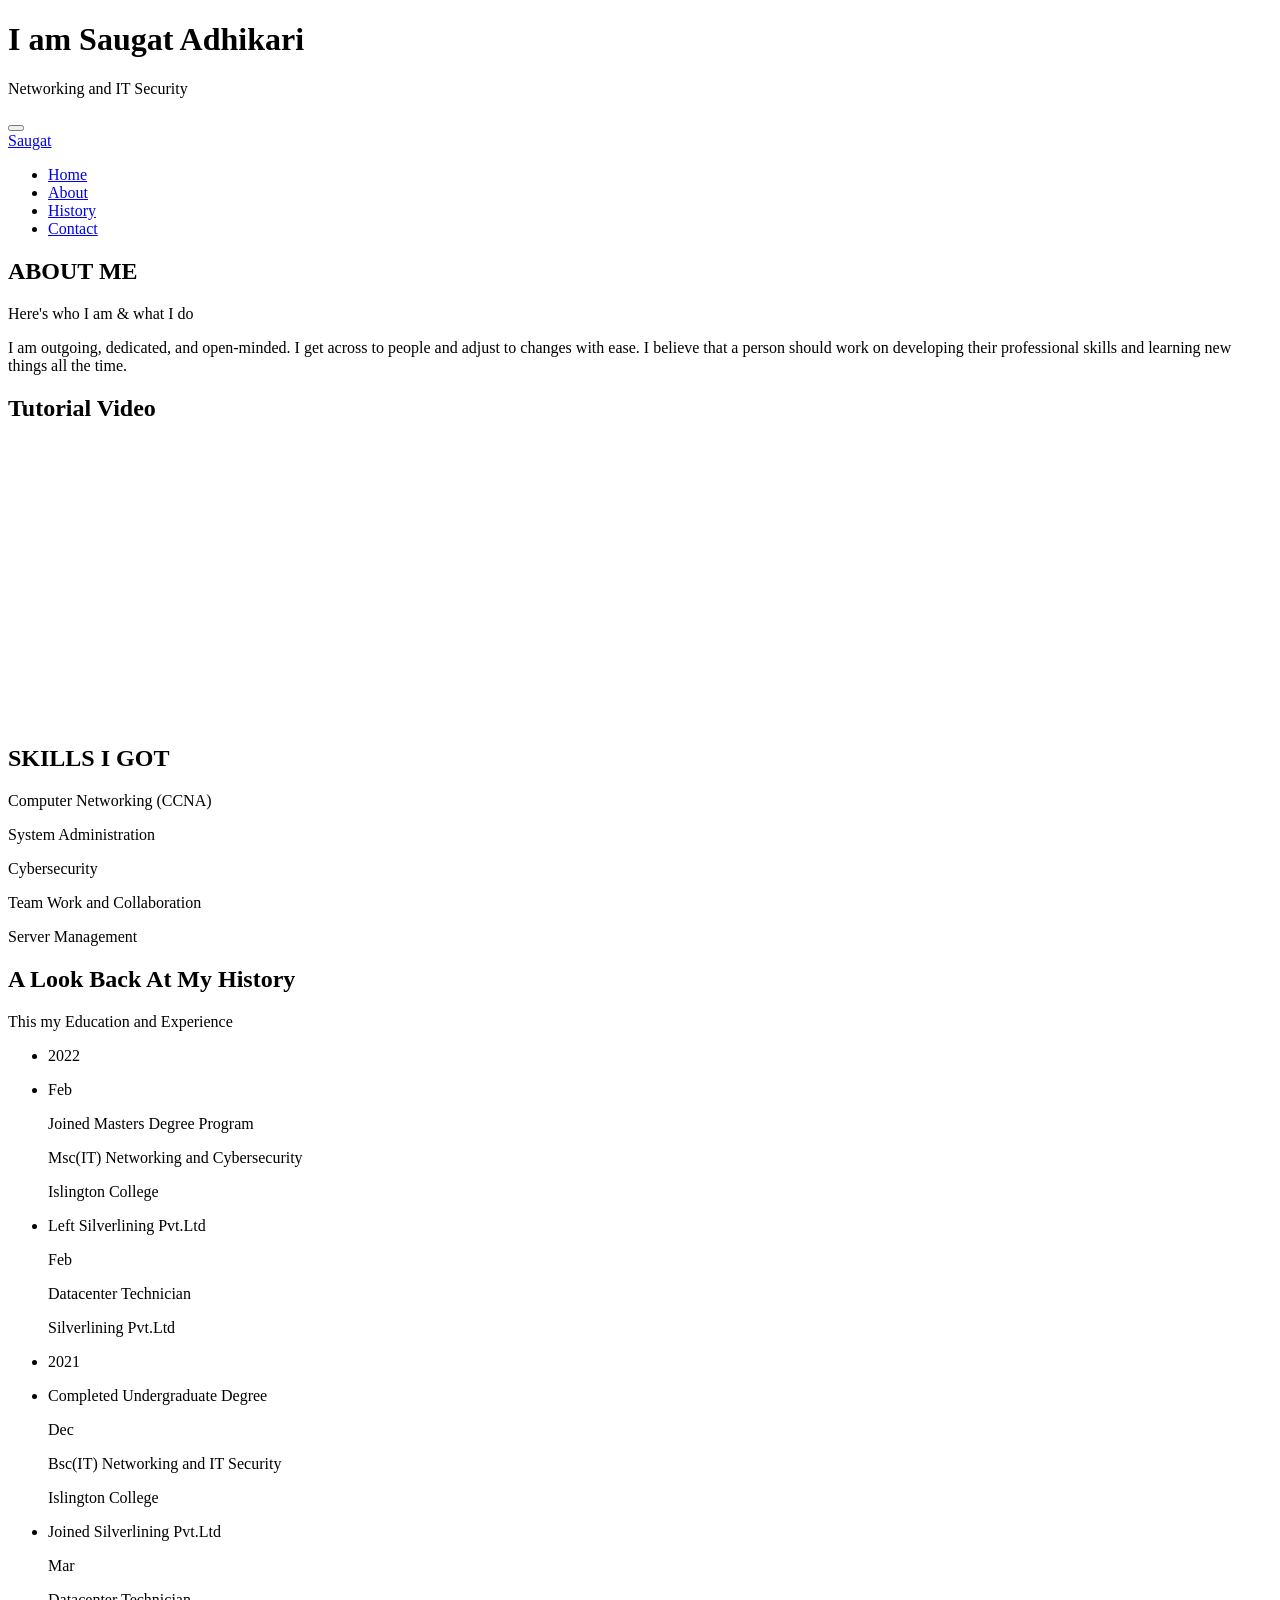
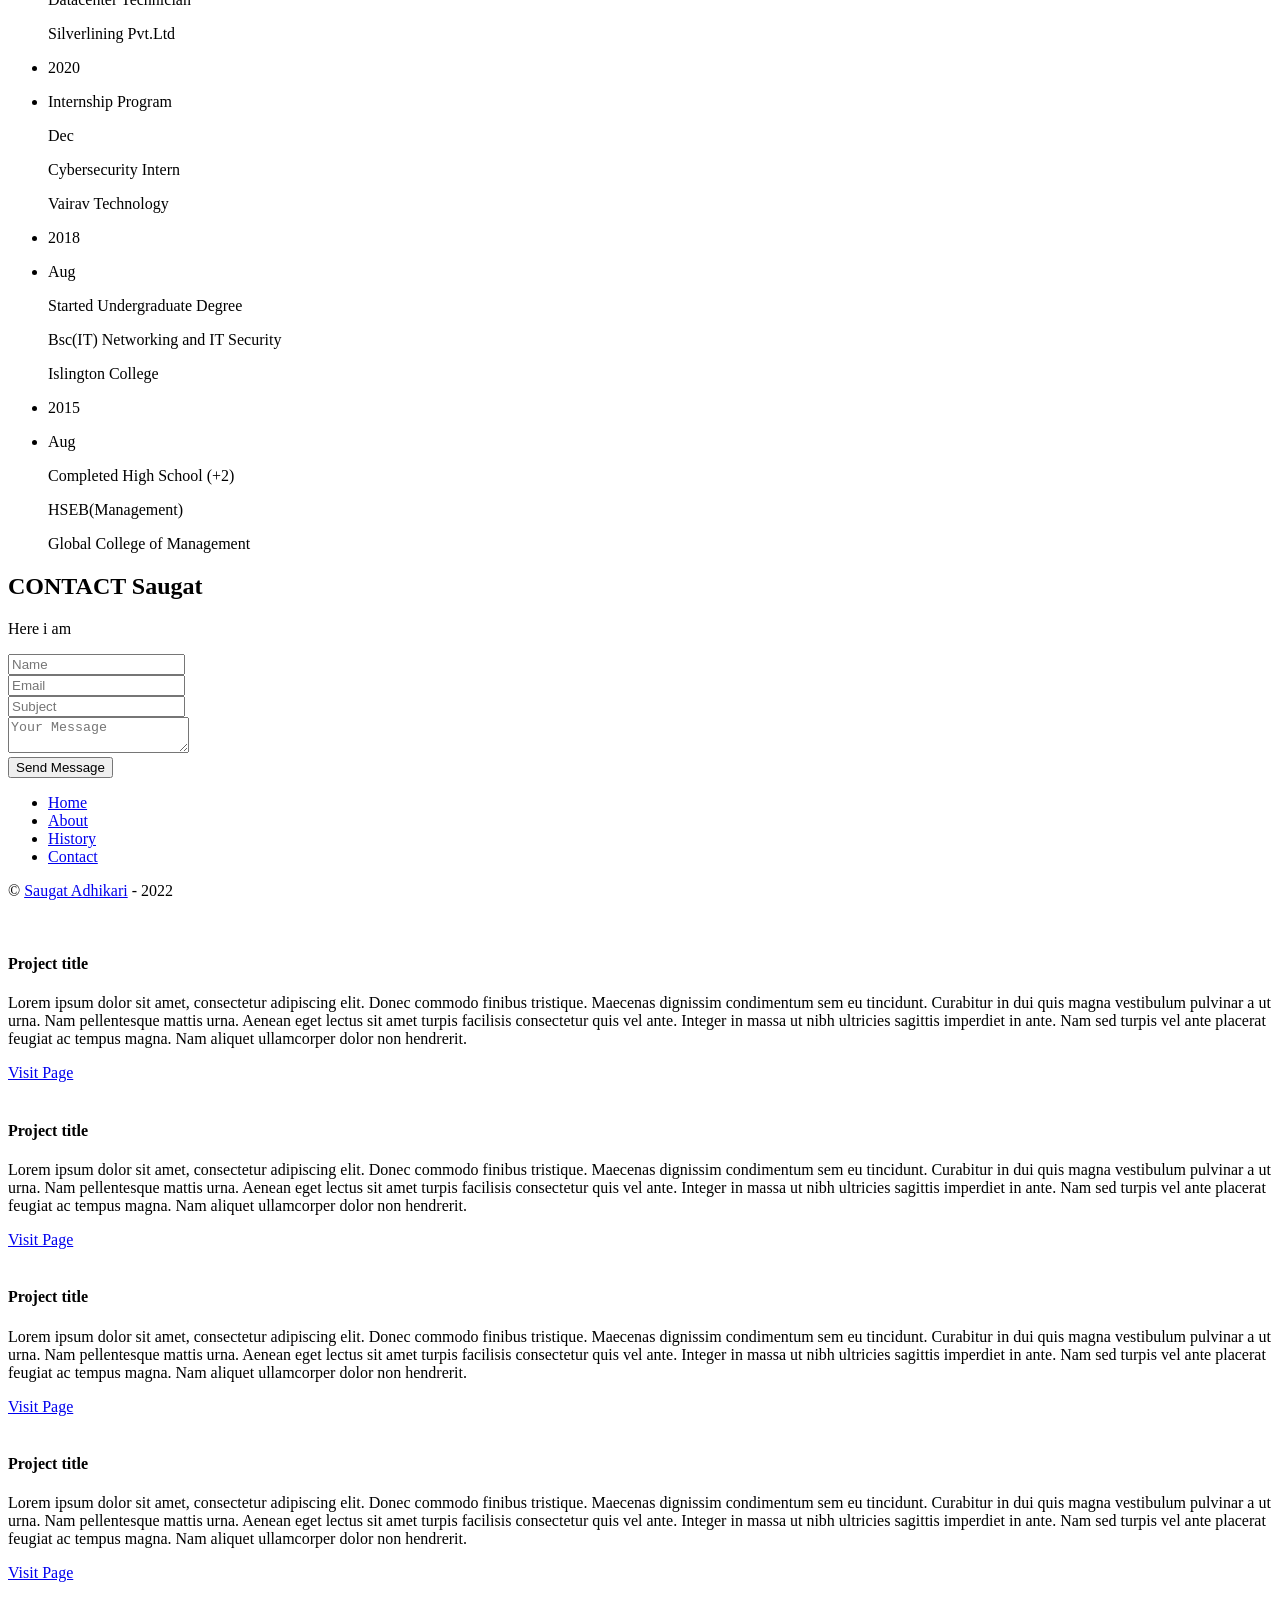
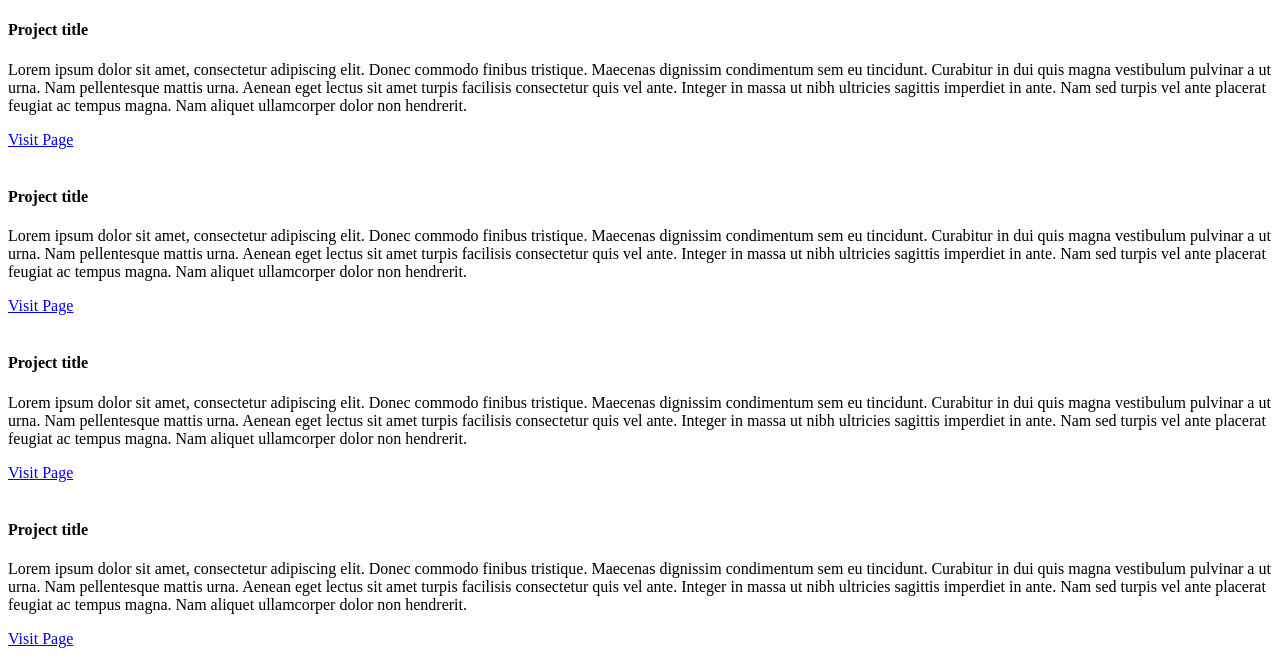
==== index.html @ efa54f41 "Add files via upload" ====
<!DOCTYPE html>
<html lang="en">
<head>

    <!-- Basic Page Needs
    ================================================== -->
    <meta http-equiv="Content-Type" content="text/html; charset=utf-8">
    <meta http-equiv="X-UA-Compatible" content="IE=edge">

    <title>EPortfolio</title>

    <meta name="description" content="">
    <meta name="author" content="Saugat Adhikari">
    <meta name="keywords" content="portfolio">

    <!-- Mobile Specific Metas
    ================================================== -->
    <meta name="viewport" content="width=device-width, minimum-scale=1.0">
    <meta name="apple-mobile-web-app-capable" content="yes">

    <!-- Fonts -->
    <link href="https://fonts.googleapis.com/css?family=Open+Sans:300,400,600,700|Varela" rel="stylesheet">

    <!-- Favicon
    ================================================== -->
    <link rel="apple-touch-icon" sizes="144x144" href="assets/img/apple-touch-icon.png">
    <link rel="icon" type="image/png" sizes="32x32" href="assets/img/favicon-32x32.png">
    <link rel="icon" type="image/png" sizes="16x16" href="assets/img/favicon-16x16.png">
    <link rel="icon" sizes="16x16" href="assets/img/favicon.ico">
    <link rel="manifest" href="assets/img/manifest.json">
    <link rel="mask-icon" href="assets/img/safari-pinned-tab.svg" color="#5bbad5">
    <meta name="theme-color" content="#ffffff">

    <!-- Stylesheets
    ================================================== -->
    <!-- Bootstrap core CSS -->
    <link rel="stylesheet" href="assets/css/bootstrap.min.css" />

    <!-- Font Awesome core CSS -->
    <link rel="stylesheet" href="assets/css/font-awesome.min.css" />
    
    <!-- Custom CSS -->
    <link rel="stylesheet" href="assets/css/style.css">

    <!-- HTML5 shim and Respond.js IE8 support of HTML5 elements and media queries -->
    <!--[if lt IE 9]>
    <script src="https://oss.maxcdn.com/libs/html5shiv/3.7.0/html5shiv.js"></script>
    <script src="https://oss.maxcdn.com/libs/respond.js/1.4.2/respond.min.js"></script>
    <![endif]-->

</head>
<body>

    <!-- Hero Section, Background Image change in css -->
    <div id="top" class="hero background-overlay">
    
        <!-- Name & Description -->
        <div class="hero-content">
            <h1>I am Saugat Adhikari</h1>
            <p class="hero-job"><span>Networking and IT Security</span></p>
     

        </div><!-- /.hero-content -->

        <div class="hero-arrow page-scroll home-arrow-down">
            <a class="" href="#intro"><i class="fa fa-angle-double-down" aria-hidden="true"></i></a>
        </div><!-- /.hero-arrow -->

    </div><!-- /.hero -->
    <!-- End Hero -->

    <!-- Header -->
    <header id="masthead" class="site-header">
        <nav id="primary-navigation" class="site-navigation" data-spy="affix">
            <div class="container">
                <div class="navbar-header page-scroll">

                    <button type="button" class="navbar-toggle collapsed" data-toggle="collapse" data-target="#portfolio-perfect-collapse" aria-expanded="false" >
                        <span class="icon-bar"></span>
                        <span class="icon-bar"></span>
                        <span class="icon-bar"></span>
                    </button>
                    
                    <!-- Name -->
                    <div class="page-scroll site-logo">
                        <a href="#top">Saugat</a>
                    </div>

                </div><!-- /.navbar-header -->

                <div class="main-menu collapse navbar-collapse" id="portfolio-perfect-collapse">

                    <!-- Navigation -->
                    <ul class="nav navbar-nav navbar-right">

                        <li class="page-scroll"><a href="#top">Home</a></li>
                        
                        <li class="page-scroll"><a href="#about">About</a></li>
                        
                        <li class="page-scroll"><a href="#history">History</a></li>
                     
                        <li class="page-scroll"><a href="#contact">Contact</a></li>
                        
                    </ul><!-- /.navbar-nav -->

                </div><!-- /.navbar-collapse -->
            </div>
        </nav><!-- /.primary-navigation -->
    </header><!-- /#header -->
    <!-- End Header -->

    <!-- Main content -->
    <main id="main" class="site-main">

        

       

        <!-- About section -->
        <section class="site-section section-about text-center" id="about">
            <div class="container">
                <h2>ABOUT ME</h2>
                <p class="section-subtitle"><span>Here's who I am & what I do</span></p>
                <div class="row">
                    <div class="col-sm-9 col-xs-6">
                            <p>I am outgoing, dedicated, and open-minded. I get across to people and adjust to changes with ease. I believe that a person should work on developing their professional skills and learning new things all the time.</p>
                        </div><!-- /.feature-about -->
                    </div>                    
                    
                </div>
            </div>
        </section><!-- /.section-about -->
        <!-- End About section -->

        <!-- Skills section -->
        <section class="site-section section-skills">
            <div class="container">
                <div class="row">
                    <div class="col-sm-6">
                        <h2>Tutorial Video</h2>
                        <iframe src="https://www.youtube.com/watch?v=xdSszXtN89E" width="90%" height="280" frameborder="0" webkitallowfullscreen mozallowfullscreen allowfullscreen></iframe>
                    </div>
                    <div class="col-sm-6">
                        <h2>SKILLS I GOT</h2>
                        <div class="progress-group">
                            <p>Computer Networking (CCNA)</p>
                            <div class="progress">
                                <div class="progress-bar" role="progressbar" data-transitiongoal="100">
                                </div>
                            </div><!-- /.progress -->
                        </div><!-- /.progress-group -->

                        <div class="progress-group">
                            <p>System Administration</p>
                            <div class="progress">
                                <div class="progress-bar" role="progressbar" data-transitiongoal="90">
                                </div>
                            </div><!-- /.progress -->
                        </div><!-- /.progress-group -->

                        <div class="progress-group">
                            <p>Cybersecurity</p>
                            <div class="progress">
                                <div class="progress-bar" role="progressbar" data-transitiongoal="90">
                                </div>
                            </div><!-- /.progress -->
                        </div><!-- /.progress-group -->

                        <div class="progress-group">
                            <p>Team Work and Collaboration</p>
                            <div class="progress">
                                <div class="progress-bar" role="progressbar" data-transitiongoal="100">
                                </div>
                            </div><!-- /.progress -->
                        </div><!-- /.progress-group -->

                        <div class="progress-group">
                            <p>Server Management</p>
                            <div class="progress">
                                <div class="progress-bar" role="progressbar" data-transitiongoal="90">
                                </div>
                            </div><!-- /.progress -->
                        </div><!-- /.progress-group -->
                    </div>
                </div>
            </div>
        </section><!-- /.section-skills -->
        <!-- End Skills section -->

        
        <!-- History section --> 
        <section class="section-history" id="history">
            <div class="container">          
                <div class="text-center section-diff-title">     
                    <h2>A Look Back At My History</h2>
                    <p>This my Education and Experience</p>
                </div> 
                <!-- Timeline --> 
                <ul class="timeline">
                    <!-- Timeline badge --> 
                    <li class="timeline-start">
                        <div class="rectangle"><span>2022</span></div>
                    </li><!-- /.timeline-start -->

                    <!-- Timeline job & description  --> 
                    <li>
                        <div class="rectangle timeline-rectangle"></div>
                        <div class="timeline-panel">
                            <div class="timeline-heading">
                                <div class="timeline-date">
                                    <p>Feb</p>
                                </div><!-- /.timeline-date -->
                                <div class="timeline-position">
                                    <p>Joined Masters Degree Program </p>
                                </div><!-- /.timeline-position -->
                            </div><!-- /.timeline-heading -->
                            <div class="timeline-body">
                                <div class="timeline-body-thumb">
                                </div><!-- /.timeline-body-thumb -->
                                <p>Msc(IT) Networking and Cybersecurity</p>
                                <p>Islington College</p>
                                
                            </div><!-- /.timeline-body -->
                        </div><!-- /.timeline-panel -->
                    </li>

                    


					<!-- Timeline job & description, inverted  --> 
                    <li class="timeline-inverted">
                        <div class="rectangle timeline-rectangle"></div>
                        <div class="timeline-panel">
                            <div class="timeline-heading">
                               <div class="timeline-position">
                                    <p>Left Silverlining Pvt.Ltd </p>
                                </div><!-- /.timeline-position -->
                                <div class="timeline-date">
                                    <p>Feb</p>
                                </div><!-- /.timeline-date -->
                            </div><!-- /.timeline-heading -->
                            <div class="timeline-body">
                                <div class="timeline-body-thumb">
                                   
                                </div><!-- /.timeline-body-thumb -->
                                <p>Datacenter Technician</p>
                                <p>Silverlining Pvt.Ltd</p>
                                
                            </div><!-- /.timeline-body -->
                        </div><!-- /.timeline-panel -->
                    </li><!-- /.timeline-inverted -->

                    <!-- Timeline badge --> 
                    <li class="timeline-start">
                        <div class="rectangle"><span>2021</span></div>
                    </li><!-- /.timeline-start -->



                    <!-- Timeline job & description, inverted  --> 
                    <li>
                        <div class="rectangle timeline-rectangle"></div>
                        <div class="timeline-panel">
                            <div class="timeline-heading">
                               <div class="timeline-position">
                                    <p>Completed Undergraduate Degree </p>
                                </div><!-- /.timeline-position -->
                                <div class="timeline-date">
                                    <p>Dec</p>
                                </div><!-- /.timeline-date -->
                            </div><!-- /.timeline-heading -->
                            <div class="timeline-body">
                                <div class="timeline-body-thumb">
                                   
                                </div><!-- /.timeline-body-thumb -->
                                <p>Bsc(IT) Networking and IT Security</p>
                                <p>Islington College</p>
                                
                            </div><!-- /.timeline-body -->
                        </div><!-- /.timeline-panel -->
                    </li><!-- /.timeline-inverted -->

                    
                    <!-- Timeline job & description, inverted  --> 
                    <li class="timeline-inverted">
                        <div class="rectangle timeline-rectangle"></div>
                        <div class="timeline-panel">
                            <div class="timeline-heading">
                               <div class="timeline-position">
                                    <p>Joined Silverlining Pvt.Ltd </p>
                                </div><!-- /.timeline-position -->
                                <div class="timeline-date">
                                    <p>Mar</p>
                                </div><!-- /.timeline-date -->
                            </div><!-- /.timeline-heading -->
                            <div class="timeline-body">
                                <div class="timeline-body-thumb">
                                   
                                </div><!-- /.timeline-body-thumb -->
                                <p>Datacenter Technician</p>
                                <p>Silverlining Pvt.Ltd</p>
                                
                            </div><!-- /.timeline-body -->
                        </div><!-- /.timeline-panel -->
                    </li><!-- /.timeline-inverted -->

					
					<!-- Timeline badge --> 
                    <li class="timeline-start">
                        <div class="rectangle"><span>2020</span></div>
                    </li><!-- /.timeline-start -->
                    

                    <!-- Timeline job & description, inverted  --> 
                    <li class="timeline-inverted">
                        <div class="rectangle timeline-rectangle"></div>
                        <div class="timeline-panel">
                            <div class="timeline-heading">
                               <div class="timeline-position">
                                    <p>Internship Program </p>
                                </div><!-- /.timeline-position -->
                                <div class="timeline-date">
                                    <p>Dec</p>
                                </div><!-- /.timeline-date -->
                            </div><!-- /.timeline-heading -->
                            <div class="timeline-body">
                                <div class="timeline-body-thumb">
                                   
                                </div><!-- /.timeline-body-thumb -->
                                <p>Cybersecurity Intern</p>
                                <p>Vairav Technology</p>
                                
                            </div><!-- /.timeline-body -->
                        </div><!-- /.timeline-panel -->
                    </li><!-- /.timeline-inverted -->




                    <!-- Timeline badge --> 
                    <li class="timeline-start">
                        <div class="rectangle"><span>2018</span></div>
                    </li><!-- /.timeline-start -->

                    <!-- Timeline job & description  --> 
                    <li>
                        <div class="rectangle timeline-rectangle"></div>
                        <div class="timeline-panel">
                            <div class="timeline-heading">
                                <div class="timeline-date">
                                    <p>Aug</p>
                                </div><!-- /.timeline-date -->
                                <div class="timeline-position">
                                    <p>Started Undergraduate Degree</p>
                                </div><!-- /.timeline-position -->
                            </div><!-- /.timeline-heading -->
                            <div class="timeline-body">
                                <div class="timeline-body-thumb">
                                    
                                </div><!-- /.timeline-body-thumb -->
                                <p>Bsc(IT) Networking and IT Security</p>
                                <p>Islington College</p>
                            </div><!-- /.timeline-body -->
                        </div><!-- /.timeline-panel -->
                    </li>
 					

 					<!-- Timeline badge --> 
                    <li class="timeline-start">
                        <div class="rectangle"><span>2015</span></div>
                    </li><!-- /.timeline-start -->

                    <!-- Timeline job & description  --> 
                    <li>
                        <div class="rectangle timeline-rectangle"></div>
                        <div class="timeline-panel">
                            <div class="timeline-heading">
                                <div class="timeline-date">
                                    <p>Aug</p>
                                </div><!-- /.timeline-date -->
                                <div class="timeline-position">
                                    <p>Completed High School (+2)</p>
                                </div><!-- /.timeline-position -->
                            </div><!-- /.timeline-heading -->
                            <div class="timeline-body">
                                <div class="timeline-body-thumb">
                                    
                                </div><!-- /.timeline-body-thumb -->
                                <p>HSEB(Management)</p>
                                <p>Global College of Management</p>
                            </div><!-- /.timeline-body -->
                        </div><!-- /.timeline-panel -->
                    </li>
                    
                </ul><!-- /.timeline -->
            </div>
        </section><!-- /.section-history -->
        <!-- End History section --> 

     
     
       
        <!-- Contacts section --> 
        <section class="site-section section-contact" id="contact">
            <div class="container">
                <h2>CONTACT Saugat</h2>
                <p class="section-subtitle"><span>Here i am</span></p>
                <div class="row">
                    <form>
                        <div class="col-md-4">
                            <input class="form-control" type="text" placeholder="Name" required>
                        </div>
                        <div class="col-md-4">
                            <input class="form-control" type="email" placeholder="Email" required>
                        </div>
                        <div class="col-md-4">
                            <input class="form-control" type="text" placeholder="Subject" required>
                        </div>
                        <div class="col-sm-12">
                            <textarea class="form-control" placeholder="Your Message"  required></textarea>
                        </div>

                        <div class="col-sm-12">
                            <button class="btn btn-inverted">Send Message</button>
                        </div>  
                    </form>
                </div>
            </div>
        </section><!-- /.section-contact-->
        <!-- End Contacts section --> 
        
        <!-- Social Networks section --> 
        <section class="section-networks blue-bg">
            <div class="container">
                <a href="https://www.facebook.com/saugathaze/" class="rectangle">
                    <i class="fa fa-facebook"></i>
                </a>
                <a href="https://www.linkedin.com/in/saugat-adhikari-57053a18b/" class="rectangle">
                    <i class="fa fa-linkedin"></i>
                </a>
          
                <a href="" class="rectangle">
                    <i class="fa fa-youtube-play"></i>
                </a>
                
            </div>
        </section><!-- /.section-networks-->
        <!-- End Social Networks section --> 

    </main><!-- /#main -->
    <!-- End Main content -->

    <!-- Footer --> 
    <footer id="colophon" class="site-footer">

        <div class="container-fluid">

            <ul class="list-unstyled list-inline">
                <li class="page-scroll"><a href="#top">Home</a></li>
                
                <li class="page-scroll"><a href="#about">About</a></li>
               
                <li class="page-scroll"><a href="#history">History</a></li>
                
                <li class="page-scroll"><a href="#contact">Contact</a></li>
            </ul>

            <div class="page-scroll">
                <a href="#top" class="rectangle">
                    <i class="fa fa-angle-double-up"></i>
                </a>
            </div>

        </div>

        <div class="container text-center">
            <p class="copyright">&copy; <a href="http://pixelperfect.mk/" target="_blank">Saugat Adhikari</a> - 2022</p>
        </div>

    </footer><!-- /#footer -->
    <!-- End Footer --> 

    <!-- Modals -->
    <div id="portfolioItem1" class="modal fade fade-scale" role="dialog">
        <div class="modal-dialog">
            <div class="modal-content">
                <div class="modal-header">
                    <a class="rectangle" data-dismiss="modal"><i class="fa fa-times"></i></a>
                    <img class="img-res" src="assets/img/portfolio-1.jpg" alt="">
                </div>
                <div class="modal-body">
                    <h4 class="modal-title">Project title</h4>
                    <p>Lorem ipsum dolor sit amet, consectetur adipiscing elit. Donec commodo finibus tristique. Maecenas dignissim condimentum sem eu tincidunt. Curabitur in dui quis magna vestibulum pulvinar a ut urna. Nam pellentesque mattis urna. Aenean eget lectus sit amet turpis facilisis consectetur quis vel ante. Integer in massa ut nibh ultricies sagittis imperdiet in ante. Nam sed turpis vel ante placerat feugiat ac tempus magna. Nam aliquet ullamcorper dolor non hendrerit.</p>
                </div>
                <div class="modal-footer">
                    <a href="#" class="btn">Visit Page</a>
                </div>
            </div><!-- /.modal-content -->
        </div><!-- /.modal-dialog -->
    </div><!-- /.modal -->

    <div id="portfolioItem2" class="modal fade fade-scale" role="dialog">
        <div class="modal-dialog">
            <div class="modal-content">
                <div class="modal-header">
                    <a class="rectangle" data-dismiss="modal"><i class="fa fa-times"></i></a>
                    <img class="img-res" src="assets/img/portfolio-2.jpg" alt="">
                </div>
                <div class="modal-body">
                    <h4 class="modal-title">Project title</h4>
                    <p>Lorem ipsum dolor sit amet, consectetur adipiscing elit. Donec commodo finibus tristique. Maecenas dignissim condimentum sem eu tincidunt. Curabitur in dui quis magna vestibulum pulvinar a ut urna. Nam pellentesque mattis urna. Aenean eget lectus sit amet turpis facilisis consectetur quis vel ante. Integer in massa ut nibh ultricies sagittis imperdiet in ante. Nam sed turpis vel ante placerat feugiat ac tempus magna. Nam aliquet ullamcorper dolor non hendrerit.</p>
                </div>
                <div class="modal-footer">
                    <a href="#" class="btn">Visit Page</a>
                </div>
            </div><!-- /.modal-content -->
        </div><!-- /.modal-dialog -->
    </div><!-- /.modal -->

    <div id="portfolioItem3" class="modal fade fade-scale" role="dialog">
        <div class="modal-dialog">
            <div class="modal-content">
                <div class="modal-header">
                    <a class="rectangle" data-dismiss="modal"><i class="fa fa-times"></i></a>
                    <img class="img-res" src="assets/img/portfolio-4.jpg" alt="">
                </div>
                <div class="modal-body">
                    <h4 class="modal-title">Project title</h4>
                    <p>Lorem ipsum dolor sit amet, consectetur adipiscing elit. Donec commodo finibus tristique. Maecenas dignissim condimentum sem eu tincidunt. Curabitur in dui quis magna vestibulum pulvinar a ut urna. Nam pellentesque mattis urna. Aenean eget lectus sit amet turpis facilisis consectetur quis vel ante. Integer in massa ut nibh ultricies sagittis imperdiet in ante. Nam sed turpis vel ante placerat feugiat ac tempus magna. Nam aliquet ullamcorper dolor non hendrerit.</p>
                </div>
                <div class="modal-footer">
                    <a href="#" class="btn">Visit Page</a>
                </div>
            </div><!-- /.modal-content -->
        </div><!-- /.modal-dialog -->
    </div><!-- /.modal -->

    <div id="portfolioItem4" class="modal fade fade-scale" role="dialog">
        <div class="modal-dialog">
            <div class="modal-content">
                <div class="modal-header">
                    <a class="rectangle" data-dismiss="modal"><i class="fa fa-times"></i></a>
                    <img class="img-res" src="assets/img/portfolio-3.jpg" alt="">
                </div>
                <div class="modal-body">
                    <h4 class="modal-title">Project title</h4>
                    <p>Lorem ipsum dolor sit amet, consectetur adipiscing elit. Donec commodo finibus tristique. Maecenas dignissim condimentum sem eu tincidunt. Curabitur in dui quis magna vestibulum pulvinar a ut urna. Nam pellentesque mattis urna. Aenean eget lectus sit amet turpis facilisis consectetur quis vel ante. Integer in massa ut nibh ultricies sagittis imperdiet in ante. Nam sed turpis vel ante placerat feugiat ac tempus magna. Nam aliquet ullamcorper dolor non hendrerit.</p>
                </div>
                <div class="modal-footer">
                    <a href="#" class="btn">Visit Page</a>
                </div>
            </div><!-- /.modal-content -->
        </div><!-- /.modal-dialog -->
    </div><!-- /.modal -->

    <div id="portfolioItem5" class="modal fade fade-scale" role="dialog">
        <div class="modal-dialog">
            <div class="modal-content">
                <div class="modal-header">
                    <a class="rectangle" data-dismiss="modal"><i class="fa fa-times"></i></a>
                    <img class="img-res" src="assets/img/portfolio-5.jpg" alt="">
                </div>
                <div class="modal-body">
                    <h4 class="modal-title">Project title</h4>
                    <p>Lorem ipsum dolor sit amet, consectetur adipiscing elit. Donec commodo finibus tristique. Maecenas dignissim condimentum sem eu tincidunt. Curabitur in dui quis magna vestibulum pulvinar a ut urna. Nam pellentesque mattis urna. Aenean eget lectus sit amet turpis facilisis consectetur quis vel ante. Integer in massa ut nibh ultricies sagittis imperdiet in ante. Nam sed turpis vel ante placerat feugiat ac tempus magna. Nam aliquet ullamcorper dolor non hendrerit.</p>
                </div>
                <div class="modal-footer">
                    <a href="#" class="btn">Visit Page</a>
                </div>
            </div><!-- /.modal-content -->
        </div><!-- /.modal-dialog -->
    </div><!-- /.modal -->

    <div id="portfolioItem6" class="modal fade fade-scale" role="dialog">
        <div class="modal-dialog">
            <div class="modal-content">
                <div class="modal-header">
                    <a class="rectangle" data-dismiss="modal"><i class="fa fa-times"></i></a>
                    <img class="img-res" src="assets/img/portfolio-6.jpg" alt="">
                </div>
                <div class="modal-body">
                    <h4 class="modal-title">Project title</h4>
                    <p>Lorem ipsum dolor sit amet, consectetur adipiscing elit. Donec commodo finibus tristique. Maecenas dignissim condimentum sem eu tincidunt. Curabitur in dui quis magna vestibulum pulvinar a ut urna. Nam pellentesque mattis urna. Aenean eget lectus sit amet turpis facilisis consectetur quis vel ante. Integer in massa ut nibh ultricies sagittis imperdiet in ante. Nam sed turpis vel ante placerat feugiat ac tempus magna. Nam aliquet ullamcorper dolor non hendrerit.</p>
                </div>
                <div class="modal-footer">
                    <a href="#" class="btn">Visit Page</a>
                </div>
            </div><!-- /.modal-content -->
        </div><!-- /.modal-dialog -->
    </div><!-- /.modal -->

    <div id="portfolioItem7" class="modal fade fade-scale" role="dialog">
        <div class="modal-dialog">
            <div class="modal-content">
                <div class="modal-header">
                    <a class="rectangle" data-dismiss="modal"><i class="fa fa-times"></i></a>
                    <img class="img-res" src="assets/img/portfolio-7.jpg" alt="">
                </div>
                <div class="modal-body">
                    <h4 class="modal-title">Project title</h4>
                    <p>Lorem ipsum dolor sit amet, consectetur adipiscing elit. Donec commodo finibus tristique. Maecenas dignissim condimentum sem eu tincidunt. Curabitur in dui quis magna vestibulum pulvinar a ut urna. Nam pellentesque mattis urna. Aenean eget lectus sit amet turpis facilisis consectetur quis vel ante. Integer in massa ut nibh ultricies sagittis imperdiet in ante. Nam sed turpis vel ante placerat feugiat ac tempus magna. Nam aliquet ullamcorper dolor non hendrerit.</p>
                </div>
                <div class="modal-footer">
                    <a href="#" class="btn">Visit Page</a>
                </div>
            </div><!-- /.modal-content -->
        </div><!-- /.modal-dialog -->
    </div><!-- /.modal -->

    <div id="portfolioItem8" class="modal fade fade-scale" role="dialog">
        <div class="modal-dialog">
            <div class="modal-content">
                <div class="modal-header">
                    <a class="rectangle" data-dismiss="modal"><i class="fa fa-times"></i></a>
                    <img class="img-res" src="assets/img/portfolio-8.jpg" alt="">
                </div>
                <div class="modal-body">
                    <h4 class="modal-title">Project title</h4>
                    <p>Lorem ipsum dolor sit amet, consectetur adipiscing elit. Donec commodo finibus tristique. Maecenas dignissim condimentum sem eu tincidunt. Curabitur in dui quis magna vestibulum pulvinar a ut urna. Nam pellentesque mattis urna. Aenean eget lectus sit amet turpis facilisis consectetur quis vel ante. Integer in massa ut nibh ultricies sagittis imperdiet in ante. Nam sed turpis vel ante placerat feugiat ac tempus magna. Nam aliquet ullamcorper dolor non hendrerit.</p>
                </div>
                <div class="modal-footer">
                    <a href="#" class="btn">Visit Page</a>
                </div>
            </div><!-- /.modal-content -->
        </div><!-- /.modal-dialog -->
    </div><!-- /.modal -->

    <!-- Bootstrap core JavaScript
    ================================================== -->
    <!-- Placed at the end of the document so the pages load faster -->
    <!-- jQuery core js | Do not Delete -->
    <script src="assets/js/jquery.min.js"></script>

    <!-- Bootstrap core js | Do not Delete -->
    <script src="assets/js/bootstrap.min.js"></script>

    <!-- Bootstrap progressbar JS -->
    <script src="assets/js/bootstrap-progressbar.min.js"></script>

    <!-- Count To JS -->
    <script src="assets/js/jquery.countTo.min.js"></script>

    <!-- Easing JS -->
    <script src="assets/js/jquery.easing.min.js"></script>

    <!-- Shuffle JS -->
    <script src="assets/js/jquery.shuffle.min.js"></script>

    <!-- Slick Carousel JS -->
    <script src="assets/js/slick.min.js"></script>

    <!-- Touchswipe JS -->
    <script src="assets/js/touchswipe.min.js"></script>

    <!-- Custom JS -->
    <script src="assets/js/script.js"></script>
  
</body>
</html>
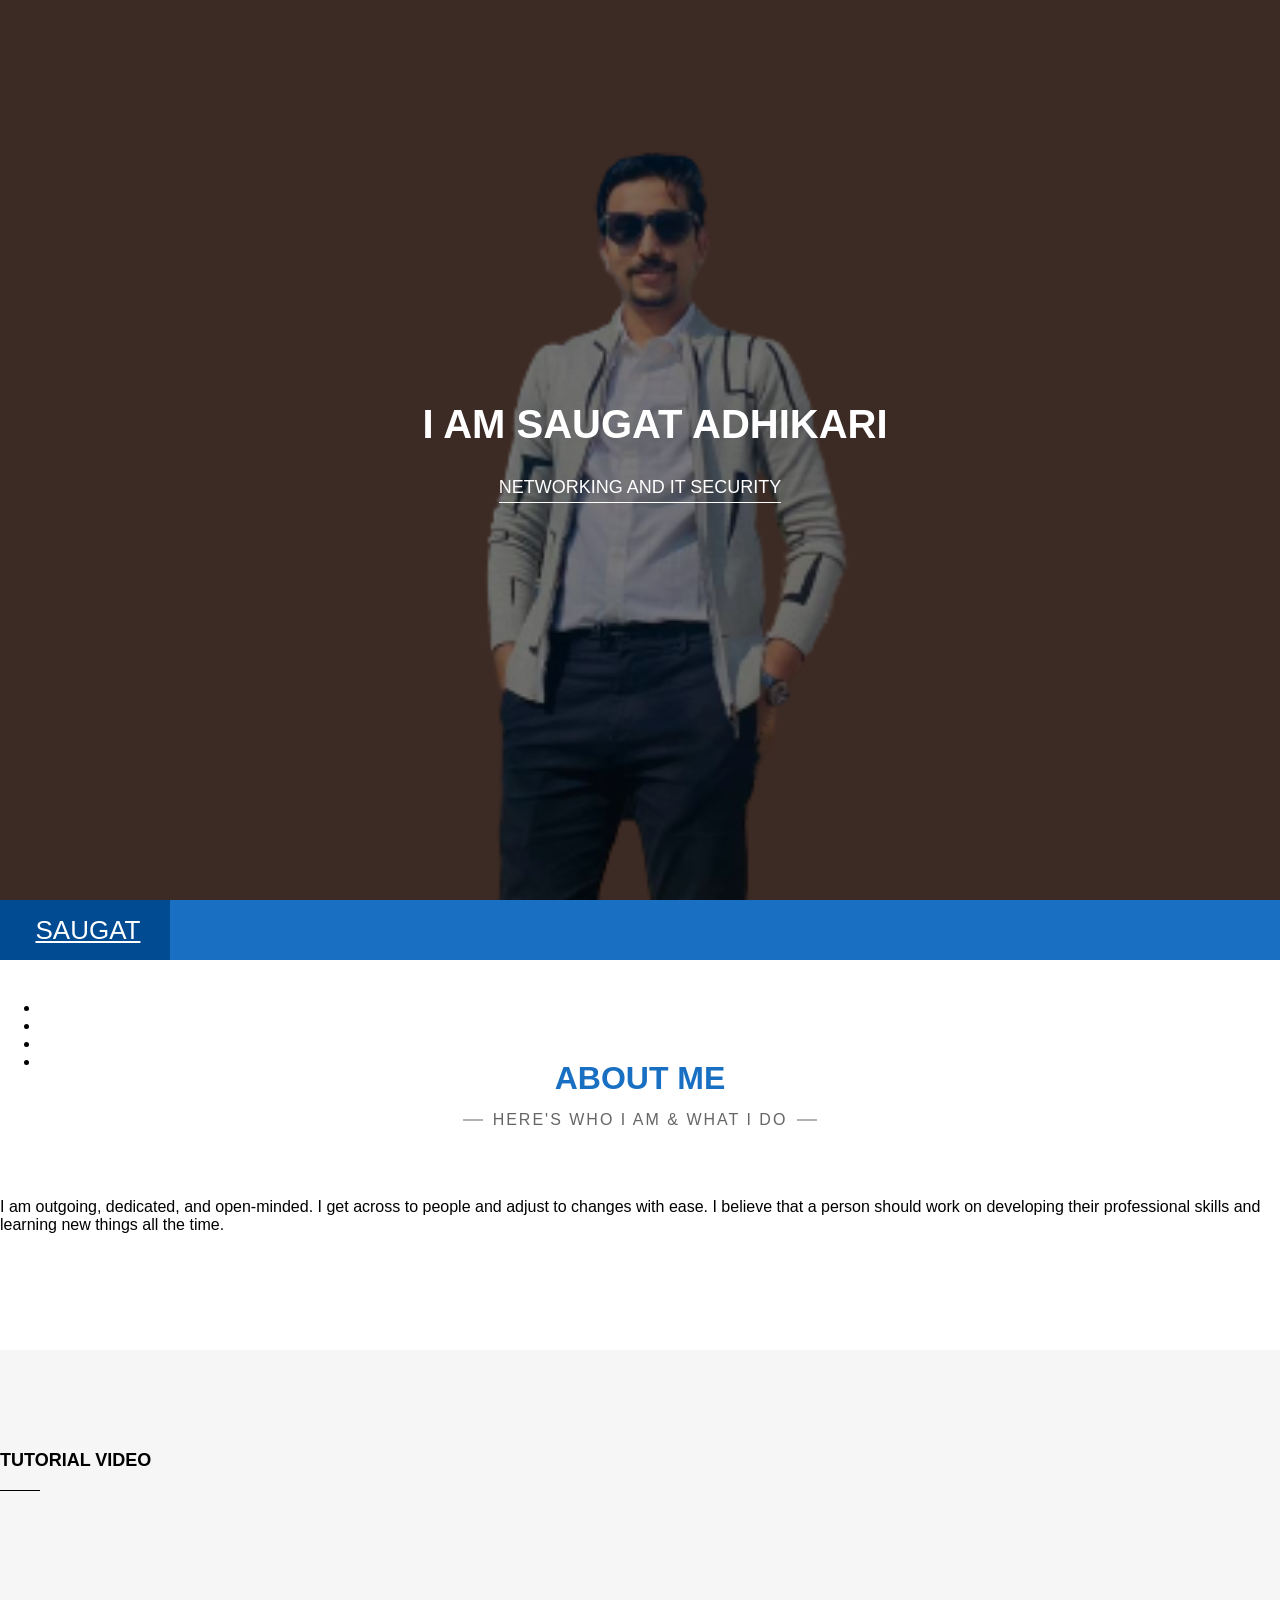
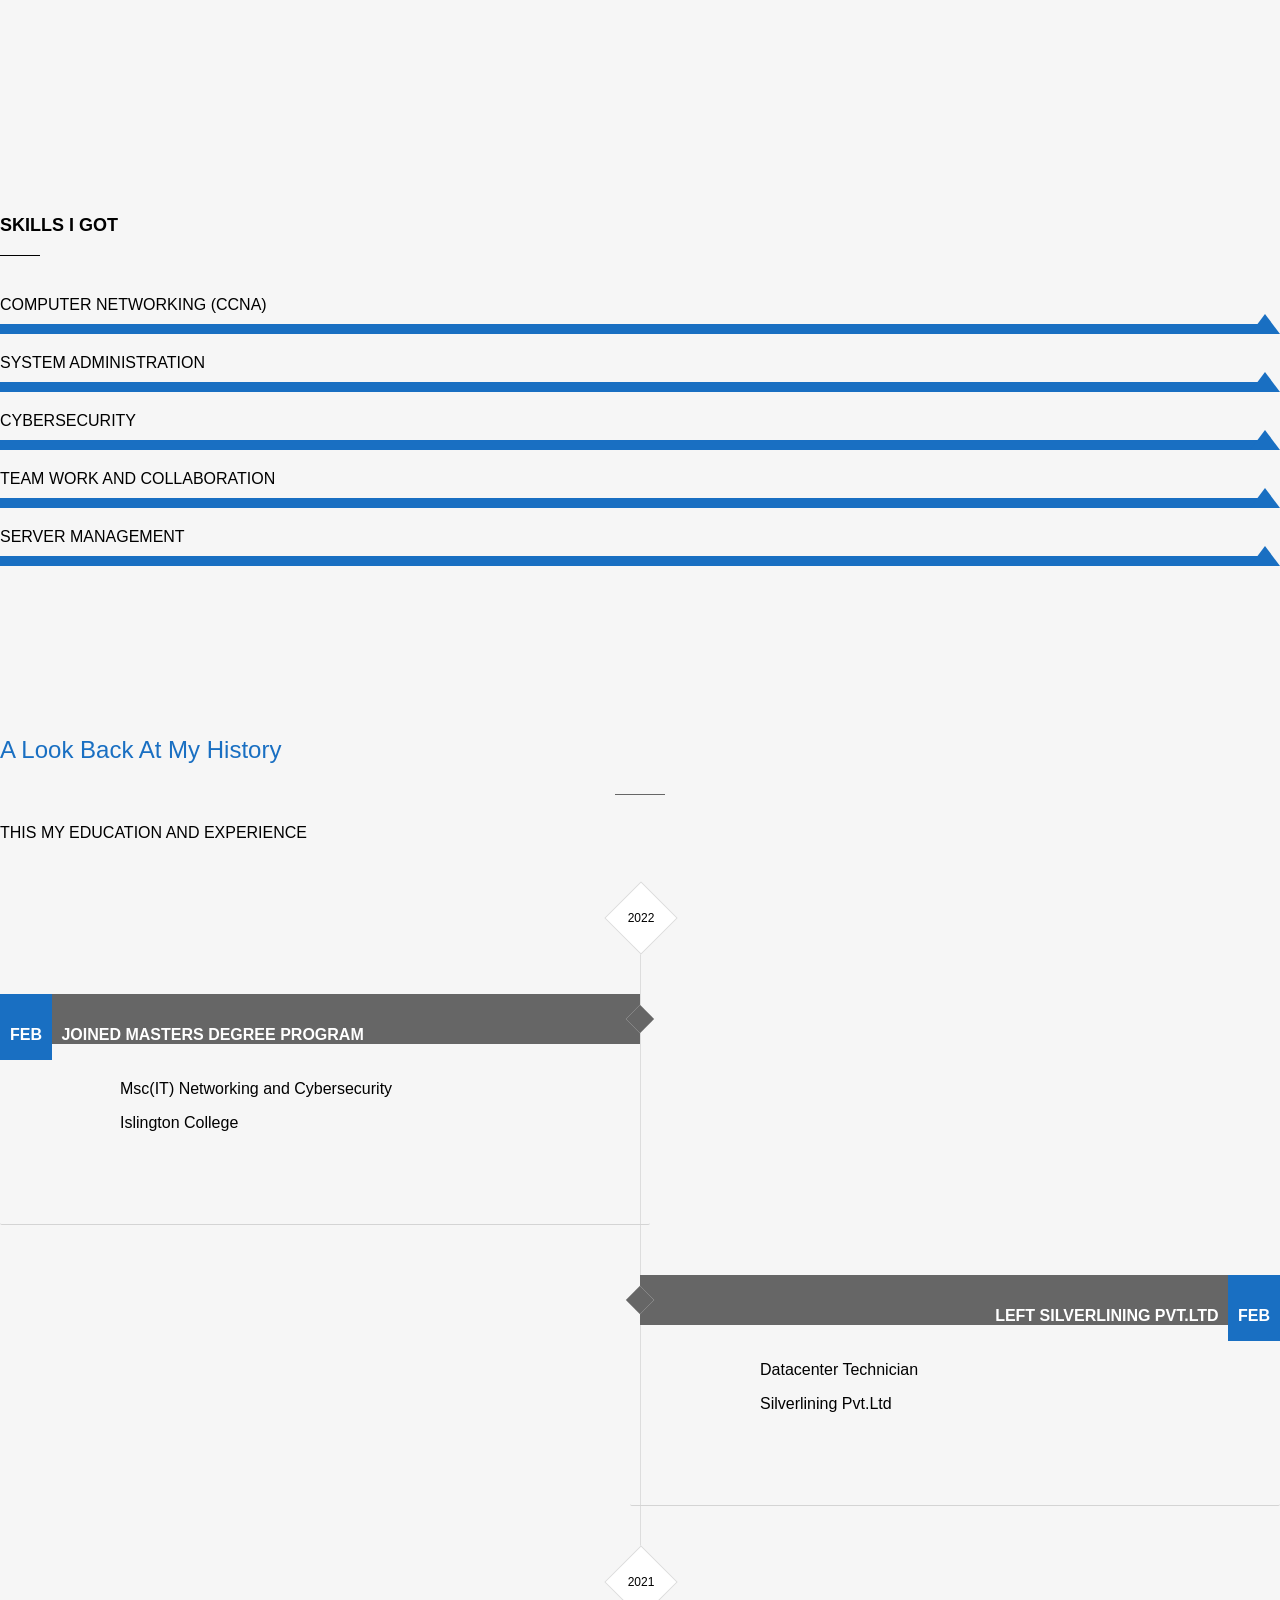
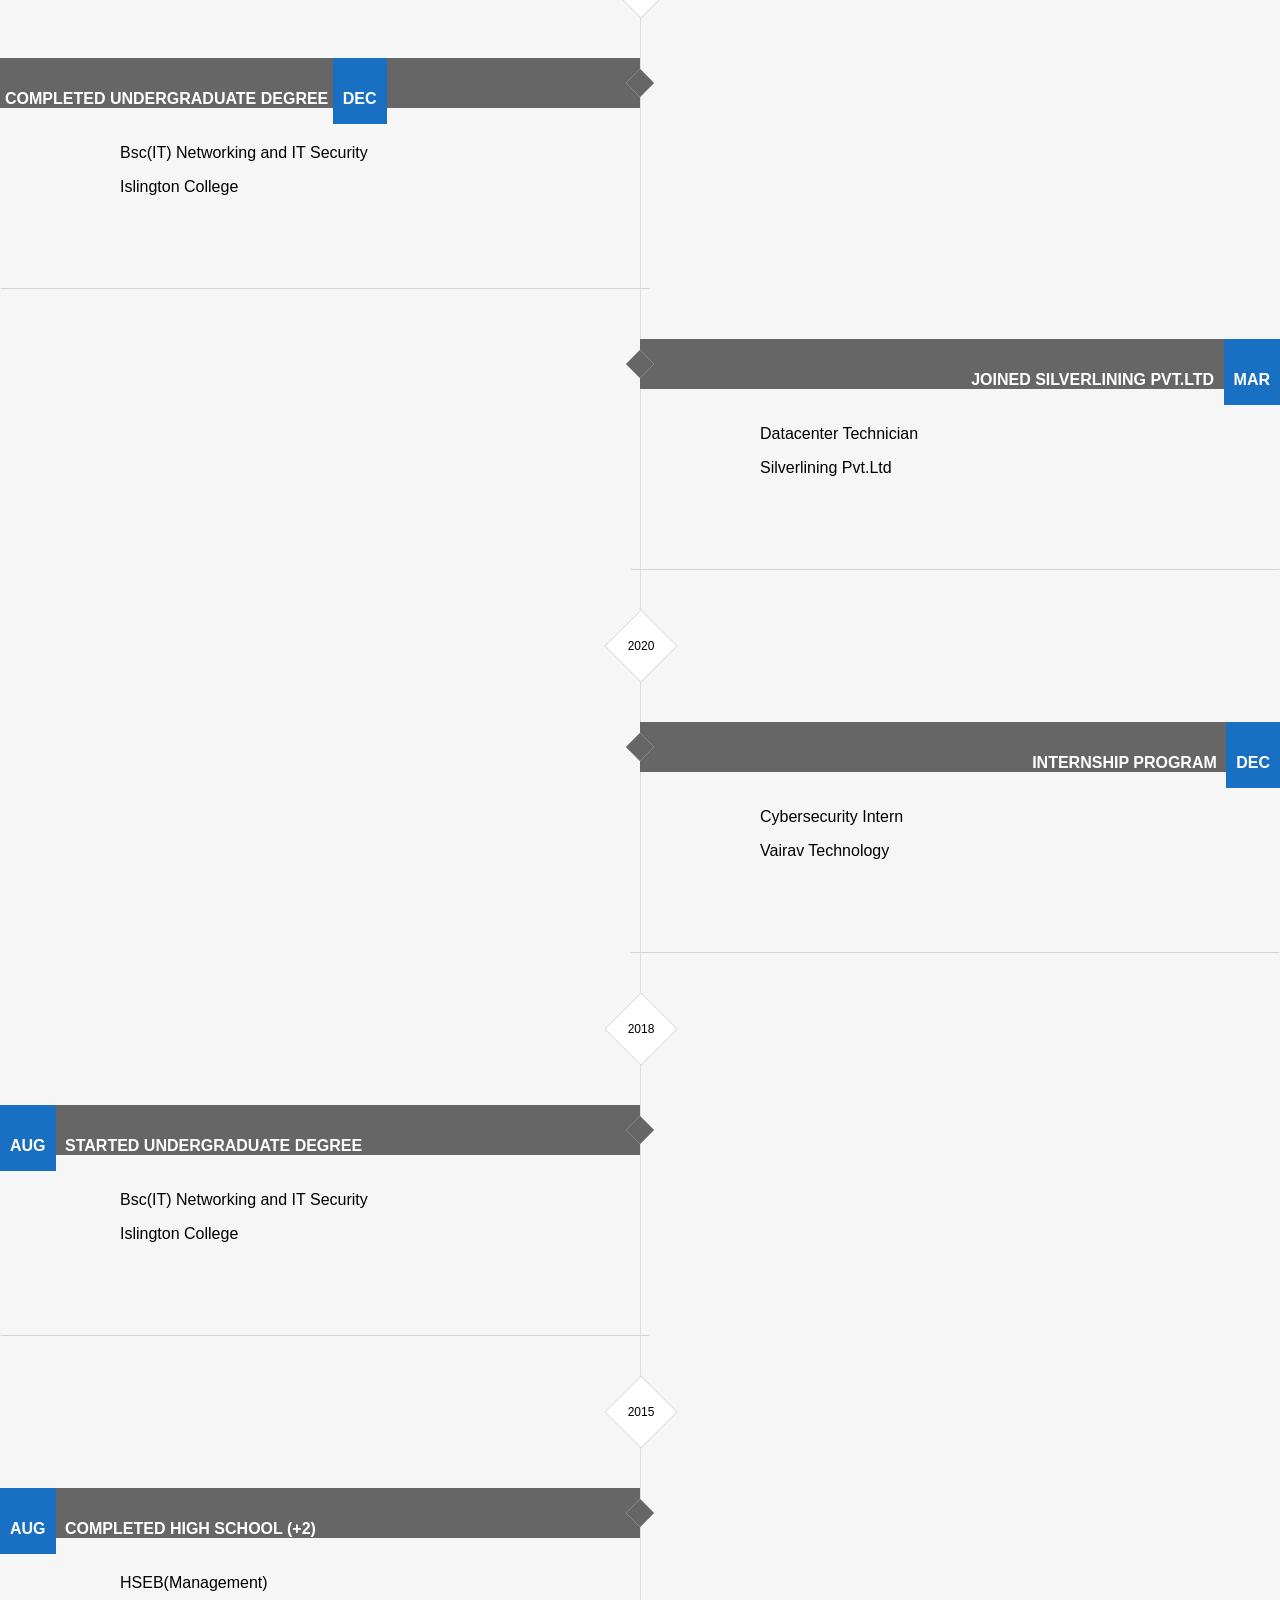
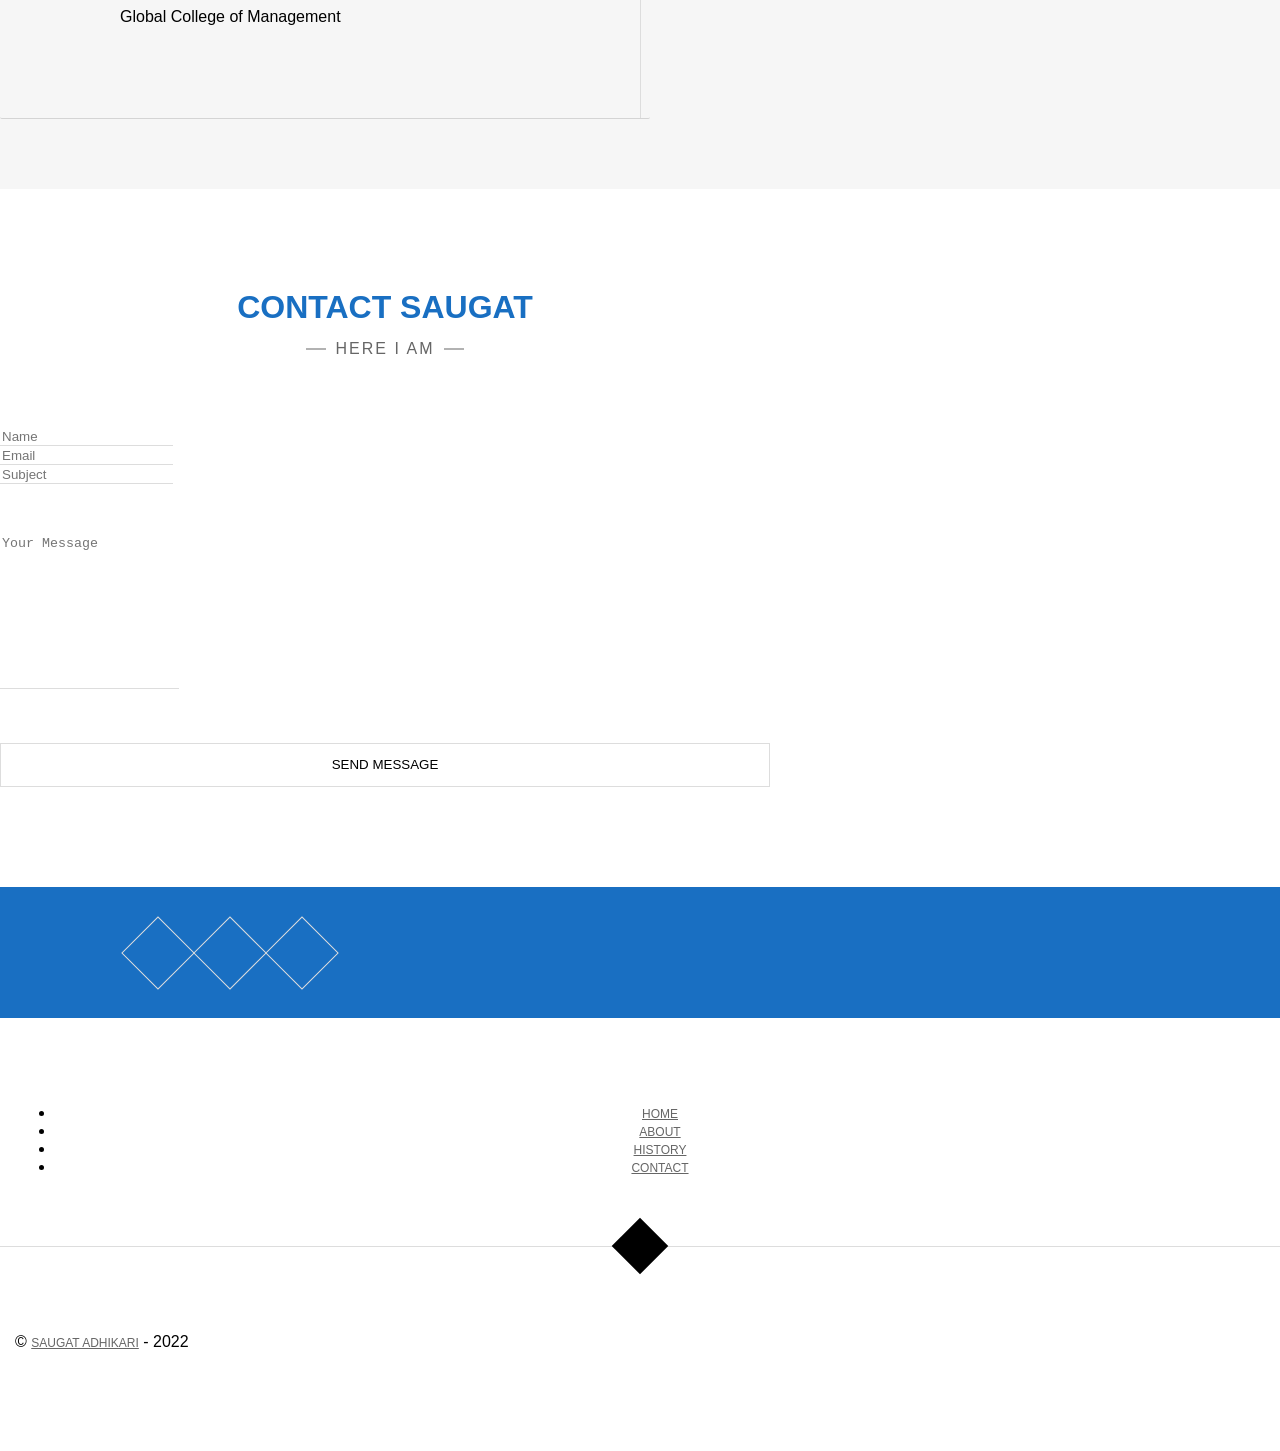
==== commit 2c65263b: "Update index.html" ====
--- a/index.html
+++ b/index.html
@@ -135,7 +135,7 @@
         <!-- Skills section -->
         <section class="site-section section-skills">
             <div class="container">
-                <div class="row">
+                </div class="row">
                     <div class="col-sm-6">
                         <h2>Tutorial Video</h2>
                         <iframe src="https://www.youtube.com/watch?v=xdSszXtN89E" width="90%" height="280" frameborder="0" webkitallowfullscreen mozallowfullscreen allowfullscreen></iframe>
@@ -439,7 +439,7 @@
                     <i class="fa fa-linkedin"></i>
                 </a>
           
-                <a href="" class="rectangle">
+                <a href="https://www.youtube.com/channel/UC4IkZa7qmfRjSNca0FsDgyQ" class="rectangle">
                     <i class="fa fa-youtube-play"></i>
                 </a>
                 
@@ -656,4 +656,4 @@
     <script src="assets/js/script.js"></script>
   
 </body>
-</html>+</html>
--- a/assets/css/style.css
+++ b/assets/css/style.css
@@ -0,0 +1,2392 @@
+/*
+ * Theme Name: Pixel Perfect Portfolio
+ * Author: Pixel Perfect
+ * Author URI/Mail: pixelperfectmk@gmail.com
+ * Version: 1.0
+ */
+
+
+/* CUSTOM RESETS
+================================================== */
+a, button {
+  -webkit-transition: all 0.25s ease-in-out;
+  -o-transition: all 0.25s ease-in-out;
+  -moz-transition: all 0.25s ease-in-out;
+  transition: all 0.25s ease-in-out;
+  cursor: pointer;
+  outline: 0 none;
+}
+
+a:hover, a:focus {
+  outline: 0 none;
+  text-decoration: none;
+}
+
+/* LAYOUT
+================================================== */
+html, body {
+  width: 100%;
+  height: 100%;
+  margin: 0;
+  padding: 0;
+  font-family: "Open Sans", sans-serif;
+}
+
+/* 
+ * Background colors 
+ */
+.blue-bg {
+  background-color: #196fc2;
+}
+
+/* 
+ * Button
+ */
+.btn {
+  font-family: "Varela", sans-serif;
+  background-color: #196fc2;
+  padding: 0 15px;
+  color: #ffffff;
+  height: 44px;
+  line-height: 42px;
+  border-radius: 0;
+  border: 1px solid #196fc2;
+  text-transform: uppercase;
+}
+
+.btn-inverted {
+  color: #ffffff;
+  background-color: transparent;
+  border-color: #ffffff;
+}
+
+.btn:hover,
+.btn:focus {
+  color: #ffffff;
+  background-color: transparent;
+  border-color: #ffffff;
+}
+
+.btn-inverted:hover,
+.btn-inverted:focus {
+  color: #ffffff;
+  background-color: #196fc2;
+  border-color: #196fc2;
+}
+
+/* 
+ * Rectangle 
+ */
+.rectangle,
+.big-rectangle {
+  display: inline-block;
+  width: 50px;
+  height: 50px;
+  border: 1px solid #dddddd;
+  transform: rotate(45deg);
+  -webkit-transform: rotate(45deg);
+  -moz-transform: rotate(45deg);
+  -o-transform: rotate(45deg);
+  -ms-transform: rotate(45deg);
+  -webkit-box-shadow: 4px 4px 0px 0px #dddddd;
+  -o-box-shadow: 4px 4px 0px 0px #dddddd;
+  -moz-box-shadow: 4px 4px 0px 0px #dddddd;
+  box-shadow: 4px 4px 0px 0px #dddddd;
+}
+
+.rectangle i,
+.big-rectangle img,
+.rectangle span,
+.rectangle img {
+  position: absolute;
+  top: 50%;
+  left: 50%;
+  font-size: 22px;
+  transform: translate(-50%, -50%) rotate(-45deg);
+  -webkit-transform: translate(-50%, -50%) rotate(-45deg);
+  -moz-transform: translate(-50%, -50%) rotate(-45deg);
+  -o-transform: translate(-50%, -50%) rotate(-45deg);
+  -ms-transform: translate(-50%, -50%) rotate(-45deg);
+}
+
+.big-rectangle {
+  position: absolute;
+  right: auto;
+  top: 50%;
+  left: 50%;
+  margin: 0 auto;
+  width: 230px;
+  height: 230px;
+  background-color: #196fc2;
+  border: 0;
+  transform: translate(-50%, -50%) rotate(45deg);
+  -webkit-transform: translate(-50%, -50%) rotate(45deg);
+  -moz-transform: translate(-50%, -50%) rotate(45deg);
+  -o-transform: translate(-50%, -50%) rotate(45deg);
+  -ms-transform: translate(-50%, -50%) rotate(45deg);
+  -webkit-box-shadow: 10px 10px 0px 0px #dddddd;
+  -o-box-shadow: 10px 10px 0px 0px #dddddd;
+  -moz-box-shadow: 10px 10px 0px 0px #dddddd;
+  box-shadow: 10px 10px 0px 0px #dddddd;
+}
+
+.medium-rectangle {
+  width: 75px;
+  height: 75px;
+}
+
+/*
+ * Slick Slider
+ */
+.slick-slider {
+  position: relative;
+  -khtml-user-select: none;
+  -webkit-user-select: none;
+  -moz-user-select: none;
+  -ms-user-select: none;
+  user-select: none;
+  -webkit-touch-callout: none;
+  -ms-touch-action: pan-y;
+  touch-action: pan-y;
+  -webkit-tap-highlight-color: transparent;
+}
+
+.slick-slider.slick-track, .slick-slider.slick-list {
+  transform: translate3d(0, 0, 0);
+  -webkit-transform: translate3d(0, 0, 0);
+  -moz-transform: translate3d(0, 0, 0);
+  -o-transform: translate3d(0, 0, 0);
+  -ms-transform: translate3d(0, 0, 0);
+}
+
+.slick-list {
+  position: relative;
+  overflow: hidden;
+}
+
+.slick-list:focus, .slick-list:hover {
+  outline: none;
+}
+
+.slick-list.dragging {
+  cursor: pointer;
+  cursor: hand;
+}
+
+.slick-track:before, .slick-track:after {
+  display: table;
+  content: '';
+}
+
+.slick-track:after {
+  clear: both;
+}
+
+.slick-loading .slick-track {
+  visibility: hidden;
+}
+
+.slick-slide {
+  display: none;
+  float: left;
+  height: 100%;
+  min-height: 1px;
+}
+
+[dir='rtl'] .slick-slide {
+  float: right;
+}
+
+.slick-slide.slick-loading img {
+  display: none;
+}
+
+.slick-slide.dragging img {
+  pointer-events: none;
+}
+
+.slick-initialized .slick-slide {
+  display: block;
+}
+
+.slick-loading .slick-slide {
+  visibility: hidden;
+}
+
+.carousel-control.left i,
+.review-carousel .slick.rectangle.slick-prev i {
+  padding-right: 3px;
+}
+
+.carousel-control.right i,
+.review-carousel .slick.rectangle.slick-next i {
+  padding-left: 3px;
+}
+
+/*
+ * Social Network
+ */
+.social-icons.small {
+  margin: 50px auto 0;
+}
+
+.social-icons.small .rectangle {
+  margin: 0 4px;
+  width: 30px;
+  height: 30px;
+  color: #fff;
+}
+
+.social-icons.small .rectangle i {
+  font-size: 14px;
+  -webkit-transition: all 0.25s ease-in-out;
+  -o-transition: all 0.25s ease-in-out;
+  -moz-transition: all 0.25s ease-in-out;
+  transition: all 0.25s ease-in-out;
+}
+
+.social-icons.small .rectangle:hover {
+  background-color: #fff;
+}
+
+.social-icons.small .rectangle:hover i {
+  color: #196fc0;
+}
+
+.social-icons .rectangle {
+  box-shadow: none;
+  display: inline-block;
+}
+
+/* Image responsive */
+.img-res {
+  display: block;
+  width: 100vw;
+  height: 100vh;
+  max-width: 100%;
+  max-height: 100%;
+  object-fit: cover;
+}
+
+/* HEADER
+================================================== */
+.site-header {
+  height: 60px;
+}
+
+.site-logo {
+  display: inline-block;
+  position: relative;
+  padding: 0 30px 0 15px;
+  height: 60px;
+  background-color: #004b91;
+  z-index: 2;
+}
+
+.site-logo:before {
+  content: '';
+  position: absolute;
+  width: 2000px;
+  height: 100%;
+  top: 0;
+  right: 0;
+  background-color: #004b91;
+}
+
+.site-logo a {
+  position: relative;
+  font-family: "Varela", sans-serif;
+  display: inline-block;
+  margin-top: 17px;
+  font-size: 26px;
+  line-height: 26px;
+  color: #ffffff;
+  text-transform: uppercase;
+}
+
+/* Navigation */
+.site-navigation {
+  background-color: #196fc2;
+}
+
+.site-navigation.affix {
+  top: 0;
+  left: 0;
+  right: 0;
+  width: 100%;
+  z-index: 1005;
+}
+
+.site-navigation .navbar-nav {
+  padding-top: 23px;
+}
+
+.site-navigation .navbar-nav > li > a {
+  padding: 0px 3px 21px;
+  font-size: 14px;
+  line-height: 14px;
+  color: #ffffff;
+  text-transform: uppercase;
+  border-bottom: 2px solid transparent;
+  -webkit-transition: border-color 0.25s ease-in-out;
+  -o-transition: border-color 0.25s ease-in-out;
+  -moz-transition: border-color 0.25s ease-in-out;
+  transition: border-color 0.25s ease-in-out;
+}
+
+.site-navigation .navbar-nav.navbar-right {
+  margin-right: 0;
+}
+
+.site-navigation .navbar-nav > li + li > a {
+  margin-left: 25px;
+}
+
+.navbar-nav > li > a:hover,
+.navbar-nav > li.active > a,
+.nav > li > a:hover,
+.nav > li.active > a {
+  background-color: transparent;
+  border-color: #ffffff;
+}
+
+.nav > li > a:focus {
+  background-color: transparent;
+}
+
+@media only screen and (max-width: 1199px) {
+  /* HEADER */
+  .site-navigation .navbar-nav > li + li > a {
+    margin-left: 15px;
+  }
+  .service p {
+    bottom: 10px;
+  }
+}
+
+@media only screen and (max-width: 991px) {
+  /* HEADER */
+  .site-navigation .navbar-nav > li + li > a {
+    margin-left: 8px;
+  }
+}
+
+@media only screen and (max-width: 767px) {
+  /* HEADER */
+  /* Navigation */
+  .site-navigation .navbar-nav {
+    padding-top: 0;
+  }
+  .site-navigation .navbar-toggle {
+    margin: 0 5px 0 0;
+    height: 60px;
+    line-height: 60px;
+    border: 0;
+  }
+  .site-navigation .navbar-toggle .icon-bar {
+    position: relative;
+    background-color: #fff;
+    transition: top 0.25s ease-in-out;
+    -moz-transition: top 0.25s ease-in-out;
+    -webkit-transition: top 0.25s ease-in-out;
+    -o-transition: top 0.25s ease-in-out;
+    -ms-transition: top 0.25s ease-in-out;
+  }
+  .site-navigation .navbar-toggle .icon-bar:first-child {
+    top: 6px;
+  }
+  .site-navigation .navbar-toggle .icon-bar:last-child {
+    top: -6px;
+  }
+  .site-navigation .navbar-toggle.collapsed .icon-bar {
+    top: 0;
+  }
+  .site-navigation .navbar-collapse {
+    position: relative;
+    background-color: #196fc0;
+    z-index: 99;
+    text-align: center;
+    border-top: 0;
+    box-shadow: none;
+  }
+  .site-navigation .navbar-nav {
+    margin: 0;
+  }
+  .site-navigation .navbar-nav > li > a {
+    display: inline-block;
+    margin: 10px 0;
+    padding-bottom: 5px;
+  }
+  .site-navigation .navbar-nav > li + li > a {
+    margin-left: 0;
+  }
+}
+
+/* HERO
+================================================== */
+.hero {
+  background: url(../img/pp.jpg) center no-repeat;
+  height: 100%;
+  width: 100%;
+  display: table;
+  position: relative;
+  background-size: cover;
+}
+
+.background-overlay:before {
+  content: '';
+  background-color: rgba(0, 0, 0, 0.5);
+  height: 100%;
+  width: 100%;
+  position: absolute;
+  top: 0;
+  left: 0;
+  z-index: 0;
+}
+
+.hero-content {
+  color: #ffffff;
+  display: table-cell;
+  vertical-align: middle;
+  position: relative;
+}
+
+.hero-content h1 {
+  width: 100%;
+  padding: 0 15px;
+  font-size: 40px;
+  font-weight: 700;
+  text-align: center;
+  margin: 0 auto;
+  text-transform: uppercase;
+}
+
+.hero-content p {
+  padding: 0 15px;
+  margin: 30px auto 0;
+  text-align: center;
+  text-transform: uppercase;
+}
+
+.hero-content .hero-job {
+  font-size: 18px;
+}
+
+.hero-content .hero-job span {
+  padding-bottom: 5px;
+  border-bottom: 1px solid #ffffff;
+}
+
+.hero-content .hero-job-desc {
+  font-size: 14px;
+  max-width: 700px;
+}
+
+.hero-arrow {
+  position: absolute;
+  left: 0;
+  right: 0;
+  bottom: 30px;
+  width: 20px;
+  margin: 0 auto;
+  text-align: center;
+}
+
+.hero-arrow a {
+  font-size: 28px;
+  color: #ffffff;
+}
+
+@-webkit-keyframes home-arrow-down {
+  from {
+    transform: translate3d(0, 0px, 0);
+    -webkit-transform: translate3d(0, 0px, 0);
+    -moz-transform: translate3d(0, 0px, 0);
+    -o-transform: translate3d(0, 0px, 0);
+    -ms-transform: translate3d(0, 0px, 0);
+    filter: alpha(opacity=0);
+    -webkit-filter: alpha(opacity=0);
+    opacity: 0;
+  }
+  10% {
+    transform: translate3d(0, 5px, 0);
+    -webkit-transform: translate3d(0, 5px, 0);
+    -moz-transform: translate3d(0, 5px, 0);
+    -o-transform: translate3d(0, 5px, 0);
+    -ms-transform: translate3d(0, 5px, 0);
+    filter: alpha(opacity=100);
+    -webkit-filter: alpha(opacity=100);
+    opacity: 1;
+  }
+  to {
+    transform: translate3d(0, 30px, 0);
+    -webkit-transform: translate3d(0, 30px, 0);
+    -moz-transform: translate3d(0, 30px, 0);
+    -o-transform: translate3d(0, 30px, 0);
+    -ms-transform: translate3d(0, 30px, 0);
+    filter: alpha(opacity=0);
+    -webkit-filter: alpha(opacity=0);
+    opacity: 0;
+  }
+}
+
+@keyframes home-arrow-down {
+  from {
+    transform: translate3d(0, 0px, 0);
+    -webkit-transform: translate3d(0, 0px, 0);
+    -moz-transform: translate3d(0, 0px, 0);
+    -o-transform: translate3d(0, 0px, 0);
+    -ms-transform: translate3d(0, 0px, 0);
+    filter: alpha(opacity=0);
+    -webkit-filter: alpha(opacity=0);
+    opacity: 0;
+  }
+  10% {
+    transform: translate3d(0, 5px, 0);
+    -webkit-transform: translate3d(0, 5px, 0);
+    -moz-transform: translate3d(0, 5px, 0);
+    -o-transform: translate3d(0, 5px, 0);
+    -ms-transform: translate3d(0, 5px, 0);
+    filter: alpha(opacity=100);
+    -webkit-filter: alpha(opacity=100);
+    opacity: 1;
+  }
+  to {
+    transform: translate3d(0, 30px, 0);
+    -webkit-transform: translate3d(0, 30px, 0);
+    -moz-transform: translate3d(0, 30px, 0);
+    -o-transform: translate3d(0, 30px, 0);
+    -ms-transform: translate3d(0, 30px, 0);
+    filter: alpha(opacity=0);
+    -webkit-filter: alpha(opacity=0);
+    opacity: 0;
+  }
+}
+
+.home-arrow-down {
+  -moz-animation: home-arrow-down 2s infinite;
+  -webkit-animation: home-arrow-down 2s infinite;
+  animation: home-arrow-down 2s infinite;
+  -webkit-animation-play-state: running;
+  animation-play-state: running;
+}
+
+.home-arrow-down:hover {
+  -webkit-animation-play-state: paused;
+  animation-play-state: paused;
+}
+
+@media only screen and (max-width: 767px) {
+  /* HEADER */
+  /* HERO */
+  .hero-content h1 {
+    font-size: 32px;
+  }
+  .hero-content p {
+    margin: 20px auto 0;
+  }
+}
+
+/* SITEMAIN
+================================================== */
+.site-main {
+  background-color: #ffffff;
+  z-index: 1;
+}
+
+/*
+ * Sections
+ */
+.site-section {
+  padding: 100px 0;
+}
+
+.site-section h2 {
+  font-family: "Varela", sans-serif;
+  margin: 0;
+  font-size: 32px;
+  color: #196fc2;
+  text-align: center;
+  text-transform: uppercase;
+}
+
+.section-subtitle {
+  position: relative;
+  font-family: "Varela", sans-serif;
+  margin: 15px 0 0;
+  font-size: 16px;
+  line-height: 16px;
+  color: #666;
+  letter-spacing: 2px;
+  text-align: center;
+  text-transform: uppercase;
+}
+
+.section-subtitle span {
+  position: relative;
+}
+
+.section-subtitle span:before, .section-subtitle span:after {
+  display: inline-block;
+  content: '';
+  height: 1px;
+  background-color: #666;
+  width: 20px;
+  position: absolute;
+  top: 50%;
+  transform: translateY(-50%);
+  -webkit-transform: translateY(-50%);
+  -moz-transform: translateY(-50%);
+  -o-transform: translateY(-50%);
+  -ms-transform: translateY(-50%);
+}
+
+.section-subtitle span:before {
+  left: -30px;
+}
+
+.section-subtitle span:after {
+  right: -30px;
+}
+
+.section-diff-title h2 {
+  margin: 0;
+  font-weight: 300;
+  color: #666;
+}
+
+.section-diff-title p {
+  position: relative;
+  font-family: "Varela", sans-serif;
+  margin: 60px 0 0;
+}
+
+.section-diff-title p:before {
+  content: '';
+  display: block;
+  position: absolute;
+  top: -30px;
+  left: 0;
+  right: 0;
+  margin: 0 auto;
+  height: 1px;
+  width: 50px;
+  background-color: #666;
+}
+
+@media only screen and (max-width: 991px) {
+  /* Sections */
+  .site-section {
+    padding: 80px 0;
+  }
+}
+
+@media only screen and (max-width: 767px) {
+  /* Sections */
+  .site-section {
+    padding: 60px 0;
+  }
+  .site-section h2 {
+    font-size: 24px;
+  }
+  .section-subtitle span {
+    display: inline-block;
+    max-width: 230px;
+    font-size: 14px;
+  }
+}
+
+/* Section: Hello */
+.section-hello .row {
+  margin-top: 70px;
+}
+
+.section-hello .col-sm-4 {
+  min-height: 325px;
+}
+
+.main-service {
+  position: relative;
+  padding: 35px 0;
+  min-height: 180px;
+}
+
+.main-service .rectangle {
+  position: absolute;
+  right: 5px;
+  top: 50%;
+  transform: translateY(-50%) rotate(45deg);
+  -webkit-transform: translateY(-50%) rotate(45deg);
+  -moz-transform: translateY(-50%) rotate(45deg);
+  -o-transform: translateY(-50%) rotate(45deg);
+  -ms-transform: translateY(-50%) rotate(45deg);
+}
+
+.main-service.text-right {
+  padding-right: 90px;
+}
+
+.main-service.text-left {
+  padding-left: 90px;
+}
+
+.main-service.text-left .rectangle {
+  right: auto;
+  left: 5px;
+}
+
+.main-service h3 {
+  margin: 0;
+  font-size: 16px;
+  text-transform: uppercase;
+  font-weight: 700;
+}
+
+.main-service p {
+  margin: 25px 0 0;
+  font-size: 12px;
+}
+
+@media only screen and (max-width: 1199px) {
+  /* Section: Hello */
+  .main-service {
+    padding: 25px 0;
+  }
+}
+
+@media only screen and (max-width: 991px) {
+  /* Section: Hello */
+  .big-rectangle {
+    height: 170px;
+    width: 170px;
+  }
+  .main-service {
+    padding: 20px 0;
+  }
+  .main-service h3 {
+    font-size: 14px;
+  }
+  .main-service.text-right {
+    padding-right: 75px;
+  }
+  .main-service.text-left {
+    padding-left: 75px;
+  }
+}
+
+@media only screen and (max-width: 767px) {
+  /* Section: Hello */
+  .section-hello .row {
+    margin-top: 30px;
+  }
+  .section-hello .col-sm-4 {
+    min-height: 240px;
+  }
+  .section-hello .main-service {
+    min-height: 100%;
+  }
+  .section-hello .main-service p {
+    margin-top: 15px;
+  }
+}
+
+/* Section: About */
+.section-about .row {
+  margin-top: 70px;
+}
+
+.section-about .col-sm-3 {
+  min-height: 250px;
+}
+
+.section-about .rectangle {
+  margin: 15px auto 10px;
+}
+
+.section-about .rectangle i {
+  font-size: 28px;
+}
+
+.feature-about h3 {
+  margin: 50px 0 0;
+  font-size: 16px;
+  font-weight: 700;
+  text-transform: uppercase;
+}
+
+.feature-about p {
+  margin: 30px 0 0;
+}
+
+@media only screen and (max-width: 767px) {
+  .section-about .row {
+    margin-top: 30px;
+  }
+  .section-about .col-xs-6:nth-child(n+3) .feature-about {
+    margin-top: 20px;
+  }
+  .section-about .feature-about h3 {
+    margin-top: 30px;
+  }
+  .section-about .feature-about p {
+    margin-top: 15px;
+  }
+}
+
+@media only screen and (max-width: 479px) {
+  .section-about .col-xs-6 {
+    width: 100%;
+    min-height: 100%;
+  }
+  .section-about .col-xs-6:nth-child(n+2) .feature-about {
+    margin-top: 20px;
+  }
+}
+
+/* Section: Skills */
+.section-skills {
+  background-color: #f6f6f6;
+}
+
+.section-skills h2 {
+  position: relative;
+  padding-bottom: 20px;
+  margin-bottom: 40px;
+  font-size: 18px;
+  color: #000;
+  text-transform: uppercase;
+  text-align: left;
+}
+
+.section-skills h2:before {
+  content: '';
+  position: absolute;
+  bottom: 0;
+  display: block;
+  width: 40px;
+  height: 1px;
+  background-color: #000;
+}
+
+.section-skills p {
+  margin: 10px 0 0;
+}
+
+.progress-group p {
+  margin: 0;
+  text-transform: uppercase;
+}
+
+.progress-group + .progress-group {
+  margin-top: 20px;
+}
+
+.progress {
+  position: relative;
+  margin: 10px 0 0;
+  background-color: #666;
+  border-radius: 0;
+  height: 10px;
+  box-shadow: none;
+  overflow: visible;
+}
+
+.progress-bar {
+  position: relative;
+  background-color: #196fc2;
+  height: 10px;
+}
+
+.progress-bar:before {
+  content: '';
+  position: absolute;
+  right: 0;
+  top: -10px;
+  width: 0;
+  height: 0;
+  border-style: solid;
+  border-width: 0 15px 20px 15px;
+  border-color: transparent transparent #196fc2 transparent;
+  z-index: 2;
+}
+
+.progress-bar:after {
+  content: '';
+  position: absolute;
+  right: -8px;
+  top: -10px;
+  width: 0;
+  height: 0;
+  border-style: solid;
+  border-width: 0 15px 20px 15px;
+  border-color: transparent transparent #f6f6f6 transparent;
+  z-index: 1;
+}
+
+.progress-bar span {
+  width: 40px !important;
+  position: absolute;
+  top: -30px;
+  right: -7px;
+  color: #000;
+  z-index: 3;
+}
+
+.progressbar-back-text {
+  display: none;
+}
+
+@media only screen and (max-width: 767px) {
+  /* Section: Skills */
+  .section-skills .col-sm-6 + .col-sm-6 {
+    margin-top: 40px;
+  }
+  .section-skills h2 {
+    margin-bottom: 20px;
+    font-size: 18px;
+  }
+}
+
+/* Section: Counters */
+.site-section.section-counters {
+  padding-bottom: 0;
+}
+
+.site-section.section-counters .rectangle {
+  margin: 15px auto 10px;
+}
+
+.site-section.section-counters .rectangle i,
+.site-section.section-counters .rectangle span {
+  font-size: 18px;
+}
+
+.site-section.section-counters .rectangle i {
+  padding-bottom: 20px;
+}
+
+.site-section.section-counters .rectangle i + span {
+  padding-top: 20px;
+}
+
+.site-section.section-counters .row p {
+  margin: 30px 0 0;
+  text-transform: uppercase;
+}
+
+@media only screen and (max-width: 767px) {
+  /* Section: Counters */
+  .section-counters .col-sm-2:nth-child(n+3) {
+    margin-top: 20px;
+  }
+  .section-counters .row p {
+    margin-top: 15px;
+  }
+}
+
+@media only screen and (max-width: 479px) {
+  /* Section: Counters */
+  .section-counters .col-sm-2 {
+    width: 100%;
+  }
+  .section-counters .col-sm-2:nth-child(n+2) {
+    margin-top: 20px;
+  }
+}
+
+/* Section: Services */
+.section-services.site-section {
+  padding: 0;
+  background-color: #f6f6f6;
+}
+
+.section-services .container-fluid {
+  padding: 100px 15px 70px;
+  background-color: #ffffff;
+}
+
+.section-services .container-fluid + .container {
+  margin-top: 80px;
+}
+
+.section-services .col-sm-fifth {
+  width: 20%;
+  display: table;
+}
+
+.section-services .nav-tabs {
+  position: relative;
+  min-height: 160px;
+  width: 100%;
+  margin: 70px 0 0;
+  bottom: 0;
+  left: 0;
+  border-bottom: 0;
+}
+
+.section-services .nav-tabs .col-sm-fifth {
+  height: 160px;
+  background: #ffffff;
+  border-bottom: 3px solid #196fc2;
+}
+
+.section-services .carousel-inner {
+  margin-top: 75px;
+}
+
+.section-services .carousel-inner img {
+  border-radius: 10px 10px 0 0;
+  -webkit-box-shadow: 0px 0px 18px 0px rgba(0, 0, 0, 0.2);
+  -o-box-shadow: 0px 0px 18px 0px rgba(0, 0, 0, 0.2);
+  -moz-box-shadow: 0px 0px 18px 0px rgba(0, 0, 0, 0.2);
+  box-shadow: 0px 0px 18px 0px rgba(0, 0, 0, 0.2);
+}
+
+.section-services .item-controls {
+  height: 45px;
+}
+
+.section-services .item-controls .carousel-control {
+  margin: 7px 5px 0;
+  position: relative;
+  border: 1px solid #dddddd;
+  background: #ffffff;
+  width: 30px;
+  height: 30px;
+  transform: rotate(45deg);
+  -webkit-transform: rotate(45deg);
+  -moz-transform: rotate(45deg);
+  -o-transform: rotate(45deg);
+  -ms-transform: rotate(45deg);
+  opacity: 1;
+}
+
+.section-services .item-controls .carousel-control i {
+  position: absolute;
+  top: 50%;
+  left: 50%;
+  color: #000;
+  font-size: 18px;
+  transform: translate(-50%, -50%) rotate(-45deg);
+  -webkit-transform: translate(-50%, -50%) rotate(-45deg);
+  -moz-transform: translate(-50%, -50%) rotate(-45deg);
+  -o-transform: translate(-50%, -50%) rotate(-45deg);
+  -ms-transform: translate(-50%, -50%) rotate(-45deg);
+  text-shadow: none;
+}
+
+.section-services .item-controls .carousel-control:hover, .section-services .item-controls .carousel-control:focus {
+  background-color: #196fc2;
+  border-color: #196fc2;
+}
+
+.section-services .item-controls .carousel-control:hover i, .section-services .item-controls .carousel-control:focus i {
+  color: #ffffff;
+}
+
+.section-services .item-controls.left i {
+  padding-right: 3px;
+}
+
+.section-services .item-controls.right i {
+  padding-left: 3px;
+}
+
+.service {
+  position: relative;
+  display: table-cell;
+  vertical-align: middle;
+  color: #000;
+}
+
+.service .rectangle {
+  margin: 0 auto 20px;
+  box-shadow: none;
+}
+
+.service p {
+  position: absolute;
+  left: 0;
+  right: 0;
+  margin-bottom: 0;
+  text-transform: uppercase;
+  font-size: 12px;
+}
+
+.section-services .col-sm-7 {
+  position: absolute;
+  right: 0;
+  bottom: 0;
+}
+
+.section-services .col-sm-5 {
+  min-height: 390px;
+}
+
+.service-info h3 {
+  font-size: 28px;
+  margin: 20px 0 0;
+}
+
+.service-info p {
+  margin: 30px 0 0;
+}
+
+.nav-tabs .col-sm-fifth,
+.item-controls .carousel-control i,
+.service .rectangle,
+.service p,
+.carousel-indicators .service .rectangle i {
+  -webkit-transition: all 0.15s ease-in-out;
+  -o-transition: all 0.15s ease-in-out;
+  -moz-transition: all 0.15s ease-in-out;
+  transition: all 0.15s ease-in-out;
+}
+
+.carousel-indicators .active .col-sm-fifth,
+.carousel-indicators a:hover .col-sm-fifth {
+  background-color: #196fc2;
+}
+
+.carousel-indicators .active .service p,
+.carousel-indicators a:hover .service p {
+  opacity: 0;
+  visibility: hidden;
+}
+
+.carousel-indicators .active .service .rectangle,
+.carousel-indicators a:hover .service .rectangle {
+  background-color: #ffffff;
+  height: 80px;
+  width: 80px;
+  margin-bottom: 0;
+}
+
+.carousel-indicators .active .service .rectangle i,
+.carousel-indicators a:hover .service .rectangle i {
+  font-size: 32px;
+}
+
+.carousel-indicators .active .service .rectangle {
+  color: #196fc2;
+}
+
+.carousel-indicators .active .service:after {
+  content: '';
+  position: absolute;
+  left: 0;
+  right: 0;
+  bottom: -18px;
+  margin: 0 auto;
+  width: 0;
+  height: 0;
+  border-style: solid;
+  border-width: 15px 15px 0 15px;
+  border-color: #196fc2 transparent transparent transparent;
+  z-index: 99;
+}
+
+@media only screen and (max-width: 991px) {
+  /* Section: Services */
+  .section-services .container-fluid {
+    padding: 80px 15px 50px;
+  }
+  .section-services .container-fluid + .container {
+    margin-top: 60px;
+  }
+  .section-services .nav-tabs {
+    margin-top: 50px;
+  }
+  .section-services .carousel-inner {
+    margin-top: 55px;
+  }
+  .section-services .service-info h3 {
+    margin-top: 0;
+  }
+  .section-services img {
+    margin: 30px auto 0;
+  }
+}
+
+@media only screen and (max-width: 767px) {
+  /* Section: Services */
+  .section-services .container-fluid {
+    padding: 60px 15px 30px;
+  }
+  .section-services .container-fluid + .container {
+    margin-top: 40px;
+  }
+  .section-services .nav-tabs {
+    margin-top: 30px;
+    min-height: 70px;
+  }
+  .section-services .nav-tabs .col-sm-fifth {
+    height: 70px;
+  }
+  .section-services .carousel-inner {
+    margin-top: 35px;
+  }
+  .section-services .carousel-indicators .active .service .rectangle,
+  .section-services .carousel-indicators a:hover .service .rectangle,
+  .section-services .carousel-indicators .service .rectangle {
+    margin-bottom: 0;
+    height: 28px;
+    width: 28px;
+  }
+  .section-services .carousel-indicators .active .service .rectangle i,
+  .section-services .carousel-indicators a:hover .service .rectangle i,
+  .section-services .carousel-indicators .service .rectangle i {
+    font-size: 14px;
+  }
+  .section-services .col-sm-5 {
+    min-height: 100%;
+  }
+  .section-services .col-sm-7 {
+    position: relative;
+  }
+  .section-services .service-info h3 {
+    font-size: 22px;
+  }
+  .section-services .service-info p {
+    margin: 15px 0 0;
+  }
+}
+
+/* Section: Reviews */
+.site-section.section-reviews {
+  padding-bottom: 0;
+}
+
+.site-section.section-reviews .blue-bg {
+  margin-top: 50px;
+  padding: 70px 0px;
+}
+
+.review-carousel {
+  padding: 0 50px;
+}
+
+.review-carousel .slick.rectangle {
+  position: absolute;
+  top: 50%;
+  width: 30px;
+  height: 30px;
+  box-shadow: none;
+  z-index: 99;
+  background-color: transparent;
+  color: #ffffff;
+  border: 1px solid #ffffff;
+}
+
+.review-carousel .slick.rectangle:hover {
+  background-color: #ffffff;
+  color: #196fc2;
+}
+
+.review-carousel .slick.rectangle.slick-next {
+  right: 0;
+}
+
+.review-carousel .slick.rectangle.slick-prev {
+  left: 0;
+}
+
+.review .rectangle {
+  width: 80px;
+  height: 80px;
+  border: 0;
+  margin: 20px auto 0;
+  overflow: hidden;
+  box-shadow: none;
+}
+
+.review .img-res {
+  max-width: 150%;
+  max-height: 150%;
+}
+
+.review p {
+  margin: 45px auto 0;
+  color: #ffffff;
+  max-width: 1000px;
+  overflow-x: hidden;
+}
+
+.review .review-author {
+  position: relative;
+  margin-top: 70px;
+}
+
+.review .review-author:before {
+  content: '';
+  position: absolute;
+  top: -35px;
+  left: 0;
+  right: 0;
+  display: block;
+  height: 1px;
+  width: 50px;
+  background-color: #ffffff;
+  margin: 0 auto;
+}
+
+.review .review-author h3 {
+  margin: 0;
+  font-size: 14px;
+  color: #ffffff;
+}
+
+.review .review-author p {
+  margin-top: 5px;
+}
+
+@media only screen and (max-width: 767px) {
+  /* Section: Reviews */
+  .section-reviews.site-section .blue-bg {
+    margin-top: 30px;
+    padding: 40px 0;
+  }
+  .section-reviews.site-section .review-carousel {
+    padding: 0 15px;
+  }
+  .section-reviews.site-section .review-carousel .slick.rectangle {
+    top: 45px;
+  }
+  .section-reviews.site-section .review-author {
+    margin-top: 50px;
+  }
+  .section-reviews.site-section .review-author:before {
+    top: -25px;
+  }
+}
+
+/* Section: Team */
+.team {
+  margin-top: 50px;
+}
+
+.team-member {
+  height: 335px;
+  perspective: 1000;
+  -webkit-perspective: 1000;
+  -moz-perspective: 1000;
+  -o-perspective: 1000;
+  -ms-perspective: 1000;
+  transform: perspective(1000px);
+  -webkit-transform: perspective(1000px);
+  -moz-transform: perspective(1000px);
+  -o-transform: perspective(1000px);
+  -ms-transform: perspective(1000px);
+  transform-style: preserve-3d;
+  -webkit-transform-style: preserve-3d;
+  -moz-transform-style: preserve-3d;
+  -o-transform-style: preserve-3d;
+  -ms-transform-style: preserve-3d;
+}
+
+.team-member:hover .flipper {
+  transform: rotateY(180deg);
+  -webkit-transform: rotateY(180deg);
+  -moz-transform: rotateY(180deg);
+  -o-transform: rotateY(180deg);
+  -ms-transform: rotateY(180deg);
+}
+
+.team-member .flipper {
+  -webkit-transition: 0.6s;
+  -o-transition: 0.6s;
+  -moz-transition: 0.6s;
+  transition: 0.6s;
+  transform-style: preserve-3d;
+  -webkit-transform-style: preserve-3d;
+  -moz-transform-style: preserve-3d;
+  -o-transform-style: preserve-3d;
+  -ms-transform-style: preserve-3d;
+  position: relative;
+}
+
+.team-member .team-member-front,
+.team-member .team-member-back {
+  height: 335px;
+  backface-visibility: hidden;
+  -webkit-backface-visibility: hidden;
+  -moz-backface-visibility: hidden;
+  -o-backface-visibility: hidden;
+  -ms-backface-visibility: hidden;
+  -webkit-transition: 0.6s;
+  -o-transition: 0.6s;
+  -moz-transition: 0.6s;
+  transition: 0.6s;
+  transform-style: preserve-3d;
+  -webkit-transform-style: preserve-3d;
+  -moz-transform-style: preserve-3d;
+  -o-transform-style: preserve-3d;
+  -ms-transform-style: preserve-3d;
+  transform: rotateY(0deg);
+  -webkit-transform: rotateY(0deg);
+  -moz-transform: rotateY(0deg);
+  -o-transform: rotateY(0deg);
+  -ms-transform: rotateY(0deg);
+  position: absolute;
+  top: 0;
+  left: 0;
+}
+
+.team-member .team-member-front {
+  z-index: 2;
+  border: 1px solid #ccc;
+  width: 100%;
+}
+
+.team-member .team-member-front .team-member-thumb {
+  height: 260px;
+  border: 2px solid #cccccc;
+}
+
+.team-member .team-member-front .team-member-thumb img {
+  margin: 0 auto;
+}
+
+.team-member .team-member-front .team-member-front-name {
+  text-align: center;
+  margin: 20px 0 0;
+  font-weight: 600;
+}
+
+.team-member .team-member-back {
+  padding: 0 20px;
+  display: table;
+  background: #196fc2;
+  text-align: center;
+  color: #ffffff;
+  transform: rotateY(-180deg);
+  -webkit-transform: rotateY(-180deg);
+  -moz-transform: rotateY(-180deg);
+  -o-transform: rotateY(-180deg);
+  -ms-transform: rotateY(-180deg);
+  z-index: 5;
+}
+
+.team-member .team-member-back .team-member-info {
+  display: table-cell;
+  vertical-align: middle;
+  margin: 0 auto;
+}
+
+.team-member .team-member-back .team-member-back-name {
+  margin: 0;
+  font-size: 16px;
+  font-weight: 600;
+}
+
+.team-member .team-member-back .team-member-back-position {
+  margin: 10px 0 0;
+  font-size: 12px;
+}
+
+.team-member .team-member-back .team-member-back-info {
+  position: relative;
+  margin: 60px 0 0;
+  font-size: 12px;
+}
+
+.team-member .team-member-back .team-member-back-info:before {
+  content: '';
+  position: absolute;
+  top: -30px;
+  left: 0;
+  right: 0;
+  display: block;
+  height: 1px;
+  width: 30px;
+  background-color: #ffffff;
+  margin: 0 auto;
+}
+
+@media only screen and (max-width: 991px) {
+  /* Section: Team */
+  .section-team .col-xs-6:nth-child(n+3) {
+    margin-top: 30px;
+  }
+}
+
+@media only screen and (max-width: 767px) {
+  /* Section: Team */
+  .team {
+    margin-top: 30px;
+  }
+}
+
+@media only screen and (max-width: 479px) {
+  /* Section: Team */
+  .section-team .col-xs-6 {
+    width: 100%;
+  }
+  .section-team .col-xs-6:nth-child(n+2) {
+    margin-top: 30px;
+  }
+}
+
+/* Section: History */
+.section-history {
+  padding: 70px 0;
+  background-color: #f6f6f6;
+}
+
+.section-history .section-diff-title h2 {
+  color: #196fc2;
+}
+
+.section-history .section-diff-title p {
+  text-transform: uppercase;
+}
+
+.timeline {
+  margin: 50px 0 0;
+  padding-left: 0;
+  list-style: none;
+  position: relative;
+}
+
+.timeline:before {
+  top: 0;
+  bottom: 0;
+  position: absolute;
+  content: " ";
+  width: 1px;
+  background-color: #dddddd;
+  left: 50%;
+  margin-left: -0.5px;
+}
+
+.timeline > li {
+  position: relative;
+}
+
+.timeline > li + li {
+  margin-top: 50px;
+}
+
+.timeline > li:before, .timeline > li:after {
+  content: " ";
+  display: table;
+}
+
+.timeline > li:after {
+  clear: both;
+}
+
+.timeline > li.timeline-start .rectangle, .timeline > li.timeline-end .rectangle {
+  display: block;
+  position: relative;
+  left: 0.5px;
+  margin: 0 auto;
+  background-color: #ffffff;
+  box-shadow: none;
+}
+
+.timeline > li.timeline-start .rectangle span, .timeline > li.timeline-end .rectangle span {
+  font-size: 12px;
+  text-transform: uppercase;
+}
+
+.timeline > li > .timeline-panel {
+  width: 50%;
+  float: left;
+  border-bottom: 1px solid #d4d4d4;
+  border-radius: 2px;
+  position: relative;
+  padding-right: 10px;
+}
+
+.timeline > li > .timeline-panel:before {
+  content: " ";
+  position: absolute;
+  top: 15px;
+  right: 0px;
+  background-color: #f6f6f6;
+  width: 20px;
+  height: 20px;
+  transform: rotate(45deg);
+  -webkit-transform: rotate(45deg);
+  -moz-transform: rotate(45deg);
+  -o-transform: rotate(45deg);
+  -ms-transform: rotate(45deg);
+  z-index: 2;
+}
+
+.timeline > li > .timeline-panel .timeline-heading {
+  background-color: #666;
+  line-height: 50px;
+  height: 50px;
+}
+
+.timeline > li > .timeline-panel .timeline-heading p {
+  font-size: 16px;
+  font-weight: 700;
+  text-transform: uppercase;
+  margin-bottom: 0;
+  color: #ffffff;
+}
+
+.timeline > li > .timeline-panel .timeline-heading .timeline-date,
+.timeline > li > .timeline-panel .timeline-heading .timeline-position {
+  display: inline-block;
+}
+
+.timeline > li > .timeline-panel .timeline-heading .timeline-date {
+  padding: 0 10px;
+  background-color: #196fc2;
+}
+
+.timeline > li > .timeline-panel .timeline-heading .timeline-position {
+  padding-left: 5px;
+}
+
+.timeline > li > .timeline-panel .timeline-body {
+  position: relative;
+  padding: 20px 0;
+  min-height: 140px;
+}
+
+.timeline > li > .timeline-panel .timeline-body .timeline-body-thumb {
+  width: 100px;
+  height: 100px;
+  position: absolute;
+  top: 20px;
+}
+
+.timeline > li > .timeline-panel .timeline-body p {
+  padding-left: 120px;
+  margin-bottom: 0;
+}
+
+.timeline > li .timeline-rectangle {
+  position: absolute;
+  margin: 0 auto;
+  top: 15px;
+  left: 0.5px;
+  right: 0;
+  background-color: #666;
+  width: 20px;
+  height: 20px;
+  border: 0;
+  box-shadow: none;
+  z-index: 99;
+}
+
+.timeline > li.timeline-inverted .timeline-heading {
+  text-align: right;
+}
+
+.timeline > li.timeline-inverted .timeline-panel {
+  float: right;
+  padding: 0 0 0 10px;
+}
+
+.timeline > li.timeline-inverted .timeline-panel .timeline-position {
+  padding: 0 5px 0 0;
+}
+
+.timeline > li.timeline-inverted .timeline-panel:before {
+  left: 0px;
+  right: auto;
+}
+
+@media only screen and (max-width: 767px) {
+  /* Section: History */
+  .section-history {
+    padding: 50px 0;
+  }
+  .section-history h2 {
+    font-size: 22px;
+  }
+  .section-diff-title p {
+    margin-top: 40px;
+  }
+  .section-diff-title p:before {
+    top: -20px;
+  }
+  .timeline {
+    margin: 30px 0 0;
+  }
+  .timeline:before {
+    left: 88%;
+  }
+  .timeline > li + li {
+    margin-top: 30px;
+  }
+  .timeline > li.timeline-start .rectangle, .timeline > li.timeline-end .rectangle {
+    left: 38%;
+  }
+  .timeline > li > .timeline-panel {
+    width: 88%;
+  }
+  .timeline > li > .timeline-panel .timeline-heading p {
+    font-size: 12px;
+  }
+  .timeline > li > .timeline-panel .timeline-heading .timeline-date,
+  .timeline > li > .timeline-panel .timeline-heading .timeline-position {
+    padding: 0 8px;
+  }
+  .timeline > li > .timeline-panel .timeline-heading .timeline-date {
+    float: left;
+  }
+  .timeline > li .timeline-rectangle {
+    left: 76%;
+  }
+  .timeline > li.timeline-inverted .timeline-heading {
+    text-align: left;
+  }
+  .timeline > li.timeline-inverted .timeline-date {
+    float: left;
+  }
+  .timeline > li.timeline-inverted > .timeline-panel {
+    float: left;
+    padding: 0 10px 0 0;
+  }
+  .timeline > li.timeline-inverted > .timeline-panel:before {
+    left: auto;
+    right: 0;
+  }
+}
+
+@media only screen and (max-width: 479px) {
+  .timeline {
+    margin: 30px 0 0;
+  }
+  .timeline:before {
+    left: 50%;
+  }
+  .timeline > li.timeline-start .rectangle, .timeline > li.timeline-end .rectangle {
+    left: auto;
+  }
+  .timeline > li > .timeline-panel {
+    background-color: #f6f6f6;
+    width: 100%;
+    padding-right: 0;
+  }
+  .timeline > li .timeline-panel:before {
+    content: none;
+  }
+  .timeline > li .timeline-rectangle {
+    disply: none;
+  }
+}
+
+/* Section: Portfolio */
+.portfolio {
+  margin-top: 50px;
+}
+
+.portfolio-sorting {
+  margin: 0;
+  border-top: 1px solid #f6f6f6;
+  border-right: 1px solid #f6f6f6;
+  border-bottom: 2px solid #196fc2;
+  height: 47px;
+}
+
+.portfolio-sorting li {
+  padding: 0;
+  float: left;
+}
+
+.portfolio-sorting li a {
+  position: relative;
+  display: inline-block;
+  padding: 0 30px;
+  line-height: 44px;
+  height: 44px;
+  border-left: 1px solid #f6f6f6;
+  border-right: 1px solid #f6f6f6;
+  text-transform: uppercase;
+}
+
+.portfolio-sorting li a:hover, .portfolio-sorting li a.active {
+  background-color: #196fc2;
+  color: #ffffff;
+  border-color: #196fc2;
+}
+
+.portfolio-sorting li a:hover:after, .portfolio-sorting li a.active:after {
+  border-color: #196fc2;
+}
+
+.portfolio-sorting li a:after, .portfolio-sorting li a.acitve:after {
+  content: '';
+  position: absolute;
+  top: -1px;
+  left: -1px;
+  right: -1px;
+  display: block;
+  border-top: 1px solid #dddddd;
+  -webkit-transition: all 0.25s ease-in-out;
+  -o-transition: all 0.25s ease-in-out;
+  -moz-transition: all 0.25s ease-in-out;
+  transition: all 0.25s ease-in-out;
+}
+
+.portfolio-sorting li a.active:before {
+  content: '';
+  position: absolute;
+  left: 0;
+  right: 0;
+  bottom: -11px;
+  margin: 0 auto;
+  width: 0;
+  height: 0;
+  border-style: solid;
+  border-width: 10px 10px 0 10px;
+  border-color: #196fc2 transparent transparent transparent;
+  z-index: 99;
+}
+
+.portfolio-sorting li + li a {
+  border-left: 0;
+}
+
+.portfolio-sorting li + li a:after, .portfolio-sorting li + li a.active:after {
+  left: 0px;
+}
+
+#grid {
+  margin-top: 40px;
+}
+
+#grid .col-md-3 {
+  padding: 0;
+}
+
+.portfolio-item {
+  overflow: hidden;
+}
+
+.portfolio-item .portfolio-item-thumb {
+  position: relative;
+  height: 250px;
+}
+
+.portfolio-item .portfolio-item-thumb:after {
+  content: '';
+  background-color: #196fc2;
+  position: absolute;
+  left: 0;
+  right: 0;
+  top: 0;
+  bottom: 0;
+  opacity: 0;
+  -webkit-transition: all 0.25s ease-in-out;
+  -o-transition: all 0.25s ease-in-out;
+  -moz-transition: all 0.25s ease-in-out;
+  transition: all 0.25s ease-in-out;
+}
+
+.portfolio-item .portfolio-item-thumb .rectangle {
+  position: absolute;
+  left: 0;
+  right: 0;
+  bottom: 62px;
+  margin: 0 auto;
+  background-color: #ffffff;
+  opacity: 0;
+  visibility: hidden;
+  -webkit-box-shadow: 4px 4px 0px 0px rgba(238, 238, 238, 0.5);
+  -o-box-shadow: 4px 4px 0px 0px rgba(238, 238, 238, 0.5);
+  -moz-box-shadow: 4px 4px 0px 0px rgba(238, 238, 238, 0.5);
+  box-shadow: 4px 4px 0px 0px rgba(238, 238, 238, 0.5);
+  z-index: 99;
+}
+
+.portfolio-item .portfolio-item-thumb,
+.portfolio-item .portfolio-info {
+  -webkit-transition: all 0.25s ease-in-out;
+  -o-transition: all 0.25s ease-in-out;
+  -moz-transition: all 0.25s ease-in-out;
+  transition: all 0.25s ease-in-out;
+}
+
+.portfolio-item .portfolio-info {
+  position: absolute;
+  bottom: 0;
+  left: 0;
+  right: 0;
+  height: 75px;
+  padding: 0 10px;
+  text-align: center;
+  transform: translateY(75px);
+  -webkit-transform: translateY(75px);
+  -moz-transform: translateY(75px);
+  -o-transform: translateY(75px);
+  -ms-transform: translateY(75px);
+  opacity: 0;
+  visibility: hidden;
+}
+
+.portfolio-item .portfolio-info h3 {
+  margin: 20px 0 0;
+  font-size: 16px;
+  font-weight: 600;
+}
+
+.portfolio-item .portfolio-info h3 + p {
+  margin: 10px 0 0;
+  font-size: 12px;
+  font-weight: 300;
+  color: #bbbbbb;
+}
+
+.portfolio-item:hover .portfolio-item-thumb {
+  transform: translateY(-75px);
+  -webkit-transform: translateY(-75px);
+  -moz-transform: translateY(-75px);
+  -o-transform: translateY(-75px);
+  -ms-transform: translateY(-75px);
+}
+
+.portfolio-item:hover .portfolio-item-thumb:after {
+  opacity: 0.8;
+}
+
+.portfolio-item:hover .portfolio-item-thumb .rectangle {
+  opacity: 1;
+  visibility: visible;
+}
+
+.portfolio-item:hover .portfolio-item-thumb .rectangle:hover {
+  background-color: #196fc2;
+  border-color: #196fc2;
+  color: #ffffff;
+}
+
+.portfolio-item:hover .portfolio-info {
+  transform: translateY(0);
+  -webkit-transform: translateY(0);
+  -moz-transform: translateY(0);
+  -o-transform: translateY(0);
+  -ms-transform: translateY(0);
+  opacity: 1;
+  visibility: visible;
+}
+
+@media only screen and (max-width: 991px) {
+  /* Section: Portfolio */
+  .portfolio-sorting li a {
+    padding: 0 15px;
+  }
+}
+
+@media only screen and (max-width: 767px) {
+  /* Section: Portfolio */
+  .portfolio {
+    margin-top: 30px;
+  }
+  .portfolio-sorting {
+    height: 100%;
+    border-right: 1px solid #f6f6f6;
+    border-left: 1px solid #f6f6f6;
+  }
+  .portfolio-sorting li {
+    float: none;
+    width: 50%;
+  }
+  .portfolio-sorting li:nth-child(even) {
+    margin-left: -4px;
+  }
+  .portfolio-sorting li a {
+    border: 0;
+    width: 100%;
+    padding: 0;
+    text-align: center;
+    font-size: 10px;
+  }
+  .portfolio-sorting li a.active:before, .portfolio-sorting li a:after, .portfolio-sorting li a:hover:after, .portfolio-sorting li a.active::after {
+    content: none;
+  }
+}
+
+@media only screen and (max-width: 479px) {
+  /* Section: Portfolio */
+  .section-works .col-xs-6 {
+    width: 100%;
+  }
+}
+
+/*
+ * Sections: Background;
+ */
+.section-background {
+  position: relative;
+  background-size: cover;
+  padding: 150px 0;
+  width: 100%;
+  text-align: center;
+}
+
+.section-background p {
+  position: relative;
+  margin: 10px 0 0;
+  color: #ffffff;
+}
+
+.section-background .btn {
+  position: relative;
+  margin-top: 50px;
+}
+
+/* Sections background: Quote */
+.section-quote {
+  background: url(../img/quote.jpg) center no-repeat fixed;
+}
+
+.section-quote p {
+  margin-top: 0;
+  font-size: 36px;
+}
+
+.section-quote p span {
+  color: #196fc2;
+}
+
+/* Sections background: Me */
+.section-me {
+  background: url(../img/portfolio-7.jpg) center no-repeat fixed;
+}
+
+.section-me h2 {
+  margin: 0;
+  color: #ffffff;
+  position: relative;
+}
+
+/* Sections background: Twitter */
+.section-twitter {
+  background: url(../img/portfolio-8.jpg) center no-repeat fixed;
+}
+
+.section-twitter .container {
+  max-width: 770px;
+}
+
+.section-twitter .rectangle {
+  margin: 0 auto;
+  box-shadow: none;
+  display: inline-block;
+}
+
+.section-twitter .rectangle i {
+  color: #ffffff;
+}
+
+.section-twitter .rectangle + p {
+  margin-top: 60px;
+}
+
+.section-twitter .rectangle + p:before {
+  content: '';
+  position: absolute;
+  top: -30px;
+  left: 0;
+  right: 0;
+  margin: 0 auto;
+  display: block;
+  width: 50px;
+  height: 1px;
+  background-color: #ffffff;
+}
+
+@media only screen and (max-width: 767px) {
+  /*
+     * Sections: Background;
+     */
+  .section-background {
+    padding: 100px 0;
+  }
+  .section-background .btn {
+    margin-top: 30px;
+  }
+  .section-quote p {
+    font-size: 28px;
+  }
+  .section-twitter .rectangle + p {
+    margin-top: 40px;
+  }
+  .section-twitter .rectangle + p:before {
+    top: -20px;
+  }
+}
+
+/* Section: Clients */
+.section-clients {
+  padding: 80px 0;
+}
+
+.client {
+  height: 85px;
+  line-height: 85px;
+  text-align: center;
+  margin: 0 15px;
+  filter: grayscale(100%);
+  -webkit-filter: grayscale(100%);
+}
+
+.client:hover {
+  filter: grayscale(0%);
+  -webkit-filter: grayscale(0%);
+}
+
+.client img {
+  display: inline-block;
+  height: 80px;
+}
+
+@media only screen and (max-width: 767px) {
+  /* Section: Clients */
+  .section-clients {
+    padding: 40px 0;
+  }
+}
+
+/* Section: Contact */
+.section-contact .container {
+  max-width: 770px;
+}
+
+.section-contact .container form {
+  margin-top: 70px;
+}
+
+.section-contact .btn {
+  margin-top: 50px;
+  width: 100%;
+  border-color: #dddddd;
+  color: #000;
+}
+
+.section-contact .btn:hover {
+  color: #ffffff;
+  border-color: #196fc2;
+}
+
+.form-control {
+  border: 0;
+  border-bottom: 1px solid #dddddd;
+  box-shadow: none;
+  border-radius: 0;
+  -webkit-appearance: none;
+}
+
+.form-control:focus {
+  box-shadow: none;
+  border-bottom-color: #196fc2;
+}
+
+textarea.form-control {
+  margin-top: 50px;
+  min-height: 150px;
+  resize: none;
+}
+
+@media only screen and (max-width: 767px) {
+  /* Section: Contact */
+  .section-contact .container form {
+    margin-top: 30px;
+  }
+  .section-contact .btn {
+    margin-top: 30px;
+  }
+  .form-control,
+  textarea.form-control {
+    margin-top: 15px;
+  }
+}
+
+/* Section: Social Networks */
+.section-networks {
+  padding: 30px 0;
+  text-align: center;
+}
+
+.section-networks .container {
+  max-width: 460px;
+}
+
+.section-networks a {
+  margin: 10px 8px 5px;
+  color: #ffffff;
+  box-shadow: none;
+}
+
+.section-networks a:hover, .section-networks a:focus {
+  background-color: #ffffff;
+  color: #196fc2;
+}
+
+/* FOOTER
+================================================== */
+.site-footer .container-fluid {
+  position: relative;
+  padding: 70px 15px;
+  text-align: center;
+  border-bottom: 1px solid #dddddd;
+}
+
+.site-footer .container {
+  padding: 70px 15px 100px;
+}
+
+.site-footer ul {
+  margin-bottom: 0;
+}
+
+.site-footer ul li {
+  padding: 0 10px;
+}
+
+.site-footer ul a {
+  font-size: 12px;
+  color: #666;
+  text-transform: uppercase;
+}
+
+.site-footer ul a:hover {
+  color: #196fc2;
+}
+
+.site-footer a {
+  font-size: 12px;
+  color: #666;
+  text-transform: uppercase;
+}
+
+.site-footer a:hover {
+  color: #196fc2;
+}
+
+.site-footer .rectangle {
+  position: absolute;
+  bottom: -20px;
+  right: 0;
+  left: 0;
+  margin: 0 auto;
+  width: 40px;
+  height: 40px;
+  background-color: #000;
+  border: none;
+  color: #ffffff;
+  box-shadow: none;
+}
+
+.site-footer .rectangle:hover {
+  background-color: #196fc2;
+  color: #ffffff;
+}
+
+.site-footer .copyright {
+  margin-bottom: 0;
+}
+
+@media only screen and (max-width: 767px) {
+  /* FOOTER*/
+  .site-footer .container-fluid {
+    padding: 40px 15px;
+  }
+  .site-footer .container {
+    padding: 40px 15px 80px;
+  }
+}
+
+/* MODALS 
+================================================== */
+.modal.fade-scale {
+  transform: scale(0);
+  opacity: 0;
+  -webkit-transition: all 0.25s linear;
+  -o-transition: all 0.25s linear;
+  -moz-transition: all 0.25s linear;
+  transition: all 0.25s linear;
+}
+
+.modal.fade-scale.in {
+  opacity: 1;
+  transform: scale(1);
+}
+
+.modal.fade-scale .modal-dialog {
+  margin-top: 50px;
+  -webkit-transition: all 0.25s ease-in-out;
+  -o-transition: all 0.25s ease-in-out;
+  -moz-transition: all 0.25s ease-in-out;
+  transition: all 0.25s ease-in-out;
+  transform: translate(0, 0%);
+  -webkit-transform: translate(0, 0%);
+  -moz-transform: translate(0, 0%);
+  -o-transform: translate(0, 0%);
+  -ms-transform: translate(0, 0%);
+}
+
+.modal-header {
+  height: 400px;
+}
+
+.modal-header .rectangle {
+  position: absolute;
+  right: -20px;
+  top: -20px;
+  height: 40px;
+  width: 40px;
+  background-color: #196fc2;
+  color: #ffffff;
+  box-shadow: none;
+  border: 0;
+  opacity: 1;
+}
+
+.modal-header .rectangle:hover {
+  background-color: #ffffff;
+  color: #196fc2;
+  border-color: #196fc2;
+}
+
+.modal-header,
+.modal-footer {
+  padding: 0;
+}
+
+.modal-footer {
+  border-top: 0;
+}
+
+.modal-footer .btn:hover {
+  background-color: #ffffff;
+  color: #196fc2;
+  border-color: #196fc2;
+}
+
+.modal-content {
+  padding: 0;
+  border-radius: 0;
+  border: 0;
+}
+
+.modal-content p {
+  margin: 15px 0 0;
+}
+
+.modal-content .btn {
+  width: 100%;
+  border-width: 1px 0 0 0;
+}
+
+@media only screen and (max-width: 767px) {
+  /* MODALS */
+  .modal-dialog {
+    margin: 30px 30px 10px 10px;
+  }
+  .modal-header .rectangle {
+    right: -18px;
+    top: -18px;
+    height: 36px;
+    width: 36px;
+  }
+}
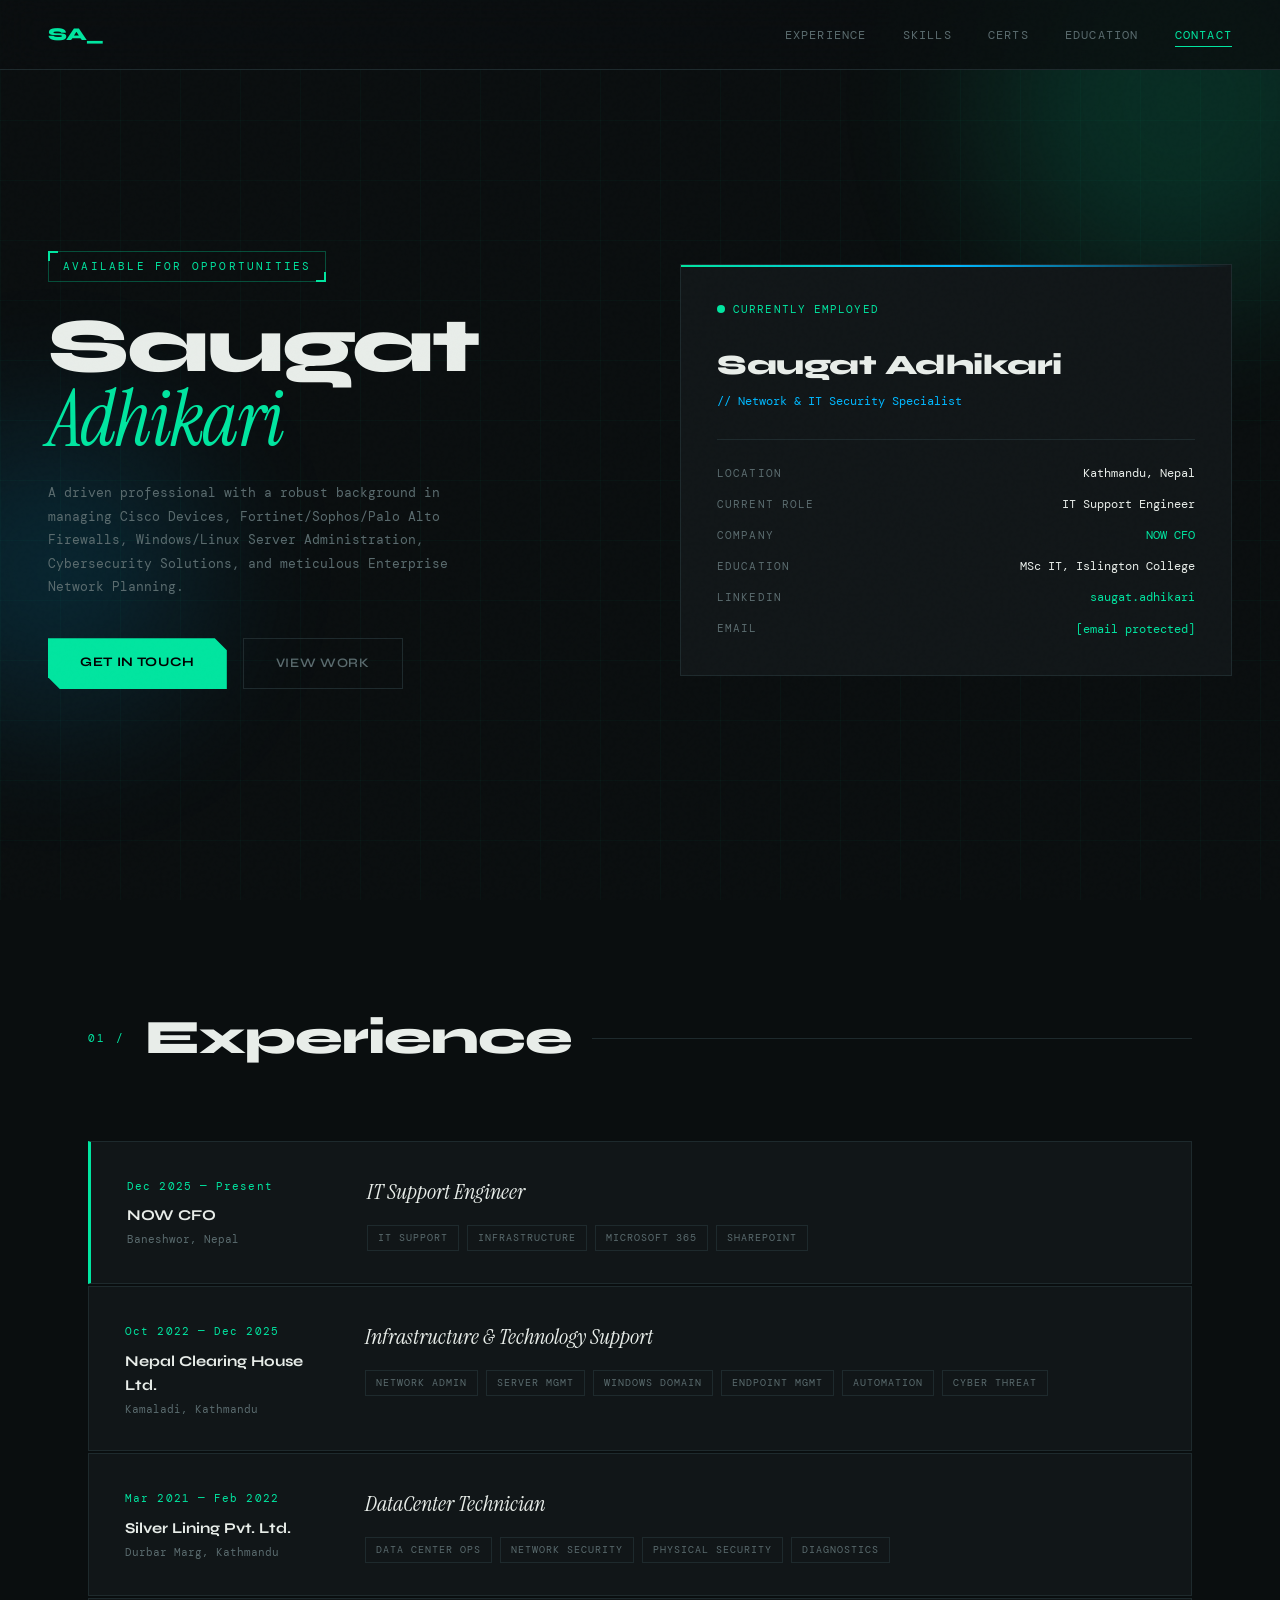
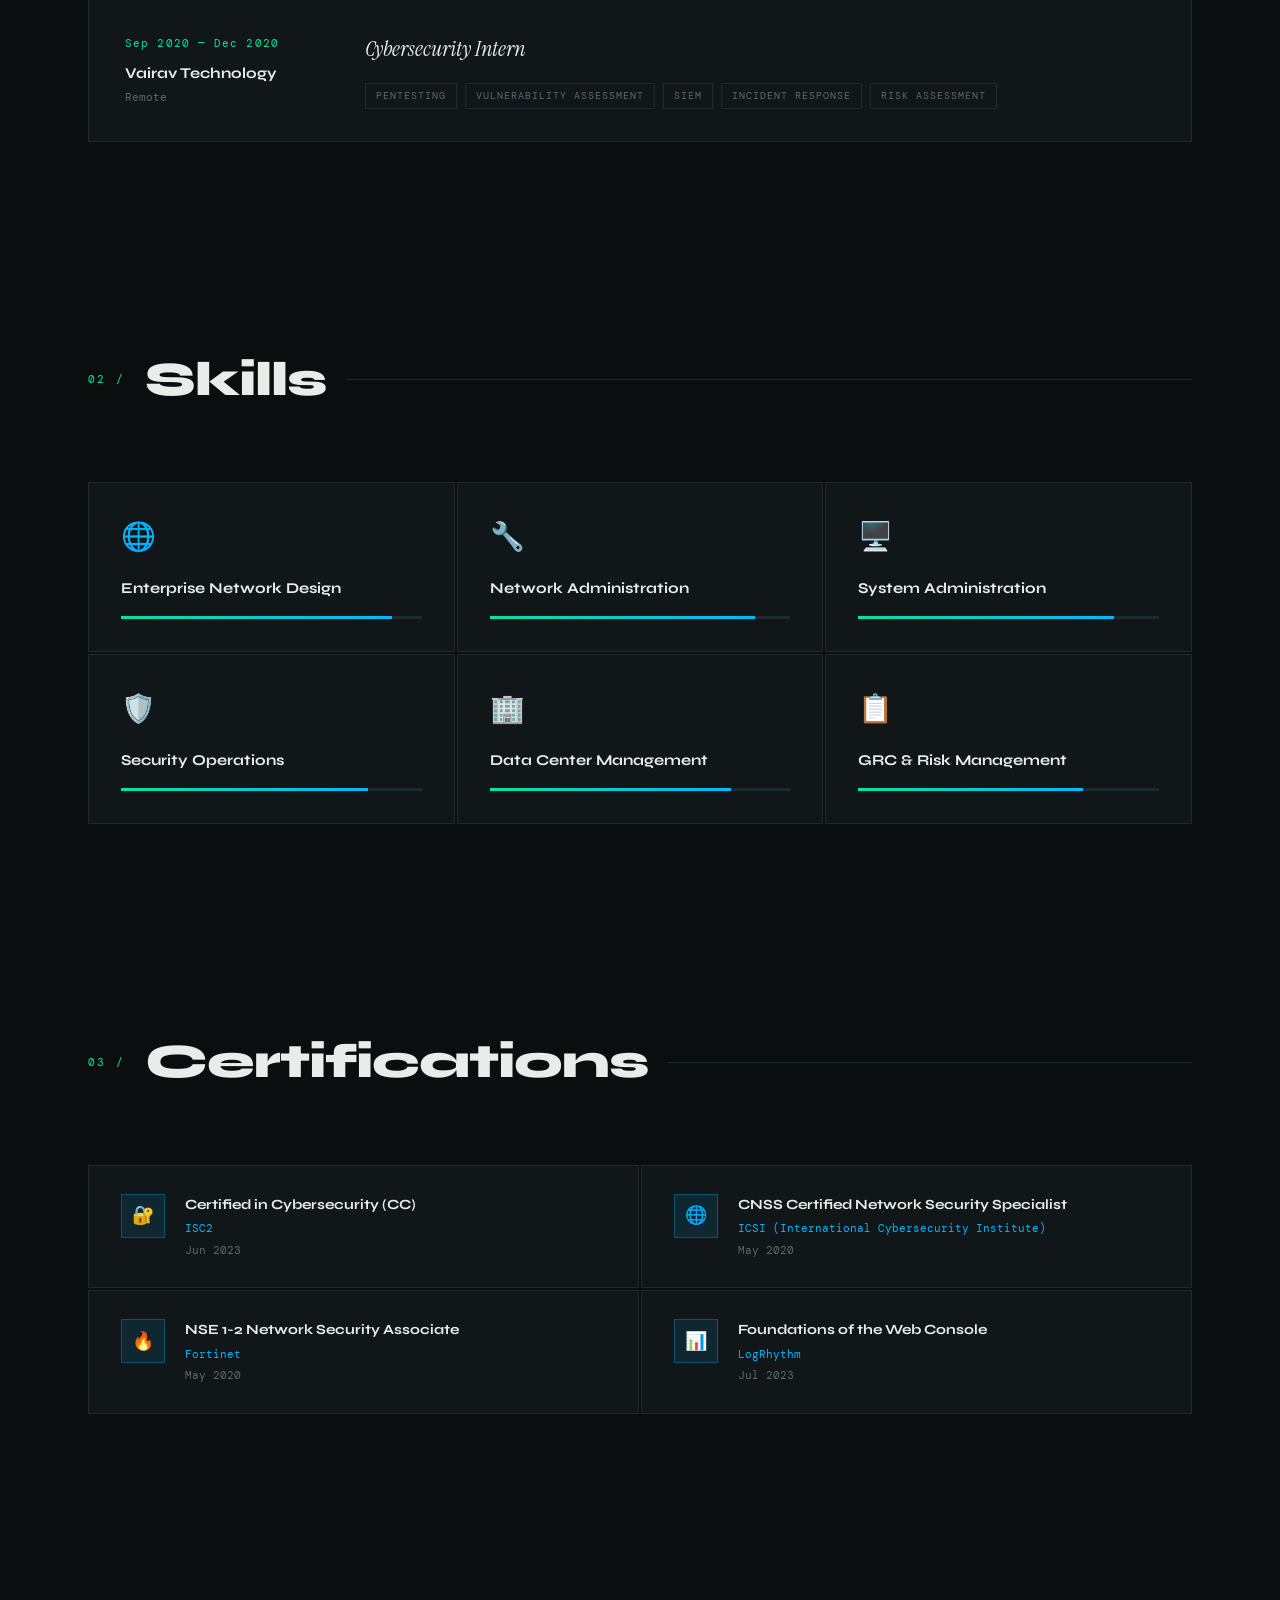
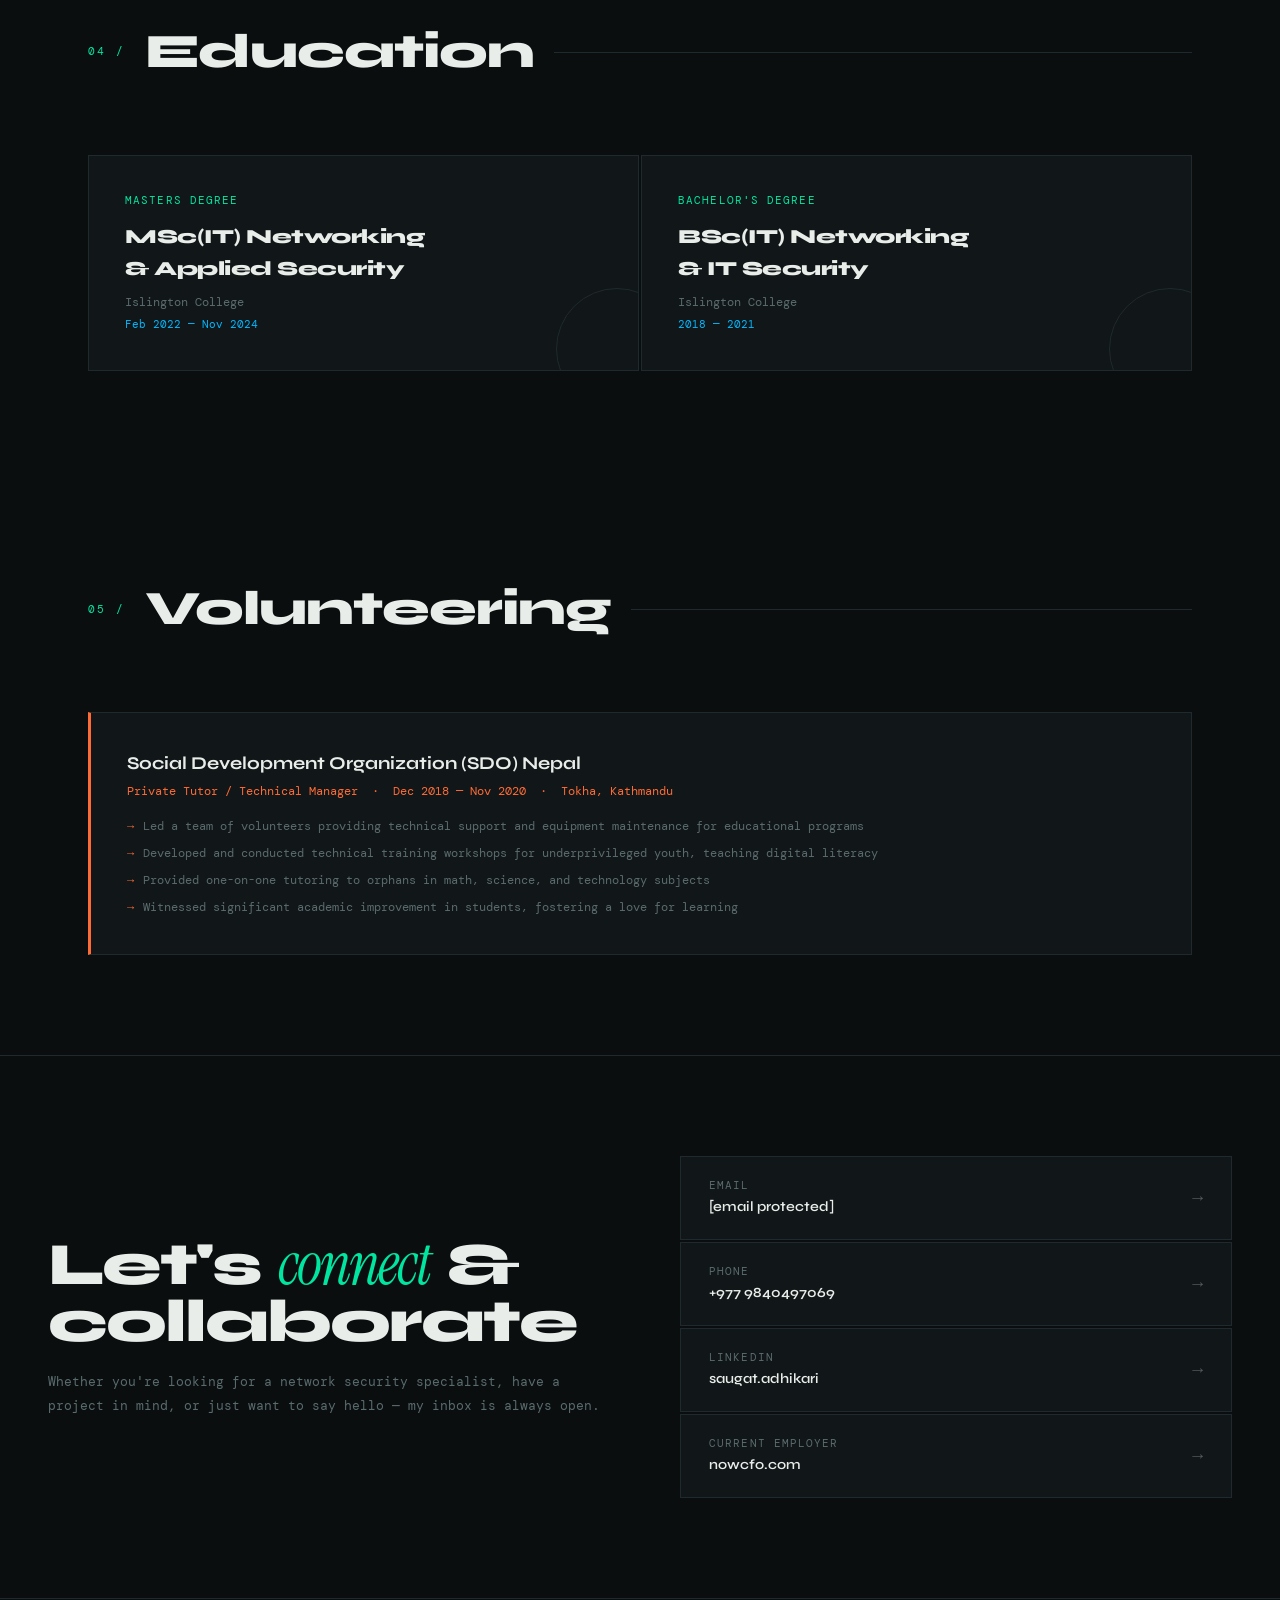
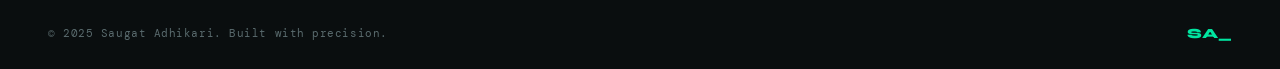
==== commit b90f19aa: "Rename saugat_portfolio (1).html to index.html" ====
--- a/index.html
+++ b/index.html
@@ -1,659 +1,1179 @@
 <!DOCTYPE html>
 <html lang="en">
 <head>
-
-    <!-- Basic Page Needs
-    ================================================== -->
-    <meta http-equiv="Content-Type" content="text/html; charset=utf-8">
-    <meta http-equiv="X-UA-Compatible" content="IE=edge">
-
-    <title>EPortfolio</title>
-
-    <meta name="description" content="">
-    <meta name="author" content="Saugat Adhikari">
-    <meta name="keywords" content="portfolio">
-
-    <!-- Mobile Specific Metas
-    ================================================== -->
-    <meta name="viewport" content="width=device-width, minimum-scale=1.0">
-    <meta name="apple-mobile-web-app-capable" content="yes">
-
-    <!-- Fonts -->
-    <link href="https://fonts.googleapis.com/css?family=Open+Sans:300,400,600,700|Varela" rel="stylesheet">
-
-    <!-- Favicon
-    ================================================== -->
-    <link rel="apple-touch-icon" sizes="144x144" href="assets/img/apple-touch-icon.png">
-    <link rel="icon" type="image/png" sizes="32x32" href="assets/img/favicon-32x32.png">
-    <link rel="icon" type="image/png" sizes="16x16" href="assets/img/favicon-16x16.png">
-    <link rel="icon" sizes="16x16" href="assets/img/favicon.ico">
-    <link rel="manifest" href="assets/img/manifest.json">
-    <link rel="mask-icon" href="assets/img/safari-pinned-tab.svg" color="#5bbad5">
-    <meta name="theme-color" content="#ffffff">
-
-    <!-- Stylesheets
-    ================================================== -->
-    <!-- Bootstrap core CSS -->
-    <link rel="stylesheet" href="assets/css/bootstrap.min.css" />
-
-    <!-- Font Awesome core CSS -->
-    <link rel="stylesheet" href="assets/css/font-awesome.min.css" />
-    
-    <!-- Custom CSS -->
-    <link rel="stylesheet" href="assets/css/style.css">
-
-    <!-- HTML5 shim and Respond.js IE8 support of HTML5 elements and media queries -->
-    <!--[if lt IE 9]>
-    <script src="https://oss.maxcdn.com/libs/html5shiv/3.7.0/html5shiv.js"></script>
-    <script src="https://oss.maxcdn.com/libs/respond.js/1.4.2/respond.min.js"></script>
-    <![endif]-->
-
+<meta charset="UTF-8">
+<meta name="viewport" content="width=device-width, initial-scale=1.0">
+<title>Saugat Adhikari — Network & IT Security Specialist</title>
+<link href="https://fonts.googleapis.com/css2?family=Syne:wght@400;600;700;800&family=DM+Mono:ital,wght@0,300;0,400;1,300&family=Instrument+Serif:ital@0;1&display=swap" rel="stylesheet">
+<style>
+  :root {
+    --bg: #0a0e0f;
+    --surface: #111618;
+    --surface2: #171d1f;
+    --accent: #00e5a0;
+    --accent2: #00b8ff;
+    --accent3: #ff6b35;
+    --text: #e8ede9;
+    --muted: #5a6b6e;
+    --border: #1e2a2d;
+  }
+
+  * { margin: 0; padding: 0; box-sizing: border-box; }
+
+  html { scroll-behavior: smooth; }
+
+  body {
+    background: var(--bg);
+    color: var(--text);
+    font-family: 'DM Mono', monospace;
+    font-size: 14px;
+    line-height: 1.6;
+    overflow-x: hidden;
+  }
+
+  /* NOISE OVERLAY */
+  body::before {
+    content: '';
+    position: fixed;
+    inset: 0;
+    background-image: url("data:image/svg+xml,%3Csvg viewBox='0 0 256 256' xmlns='http://www.w3.org/2000/svg'%3E%3Cfilter id='noise'%3E%3CfeTurbulence type='fractalNoise' baseFrequency='0.9' numOctaves='4' stitchTiles='stitch'/%3E%3C/filter%3E%3Crect width='100%25' height='100%25' filter='url(%23noise)' opacity='0.035'/%3E%3C/svg%3E");
+    pointer-events: none;
+    z-index: 1000;
+    opacity: 0.4;
+  }
+
+  /* GRID BG */
+  body::after {
+    content: '';
+    position: fixed;
+    inset: 0;
+    background-image: 
+      linear-gradient(rgba(0,229,160,0.03) 1px, transparent 1px),
+      linear-gradient(90deg, rgba(0,229,160,0.03) 1px, transparent 1px);
+    background-size: 60px 60px;
+    pointer-events: none;
+    z-index: 0;
+  }
+
+  /* NAV */
+  nav {
+    position: fixed;
+    top: 0; left: 0; right: 0;
+    z-index: 100;
+    display: flex;
+    align-items: center;
+    justify-content: space-between;
+    padding: 20px 48px;
+    background: rgba(10,14,15,0.8);
+    backdrop-filter: blur(20px);
+    border-bottom: 1px solid var(--border);
+  }
+
+  .nav-logo {
+    font-family: 'Syne', sans-serif;
+    font-weight: 800;
+    font-size: 18px;
+    color: var(--accent);
+    letter-spacing: -0.5px;
+  }
+
+  .nav-links {
+    display: flex;
+    gap: 36px;
+    list-style: none;
+  }
+
+  .nav-links a {
+    color: var(--muted);
+    text-decoration: none;
+    font-size: 12px;
+    letter-spacing: 0.1em;
+    text-transform: uppercase;
+    transition: color 0.2s;
+    position: relative;
+    padding-bottom: 4px;
+  }
+
+  .nav-links a::after {
+    content: '';
+    position: absolute;
+    bottom: 0; left: 0;
+    width: 0; height: 1px;
+    background: var(--accent);
+    transition: width 0.3s;
+  }
+
+  .nav-links a:hover { color: var(--accent); }
+  .nav-links a:hover::after { width: 100%; }
+  .nav-links a.active { color: var(--accent); }
+  .nav-links a.active::after { width: 100%; }
+
+  /* HERO */
+  .hero {
+    min-height: 100vh;
+    display: flex;
+    align-items: center;
+    padding: 120px 48px 80px;
+    position: relative;
+    z-index: 1;
+  }
+
+  .hero-inner {
+    max-width: 1200px;
+    margin: 0 auto;
+    width: 100%;
+    display: grid;
+    grid-template-columns: 1fr 1fr;
+    gap: 80px;
+    align-items: center;
+  }
+
+  .hero-tag {
+    display: inline-block;
+    font-size: 11px;
+    letter-spacing: 0.2em;
+    text-transform: uppercase;
+    color: var(--accent);
+    border: 1px solid rgba(0,229,160,0.3);
+    padding: 6px 14px;
+    margin-bottom: 28px;
+    position: relative;
+  }
+
+  .hero-tag::before {
+    content: '';
+    position: absolute;
+    left: -1px; top: -1px;
+    width: 8px; height: 8px;
+    border-top: 2px solid var(--accent);
+    border-left: 2px solid var(--accent);
+  }
+
+  .hero-tag::after {
+    content: '';
+    position: absolute;
+    right: -1px; bottom: -1px;
+    width: 8px; height: 8px;
+    border-bottom: 2px solid var(--accent);
+    border-right: 2px solid var(--accent);
+  }
+
+  h1 {
+    font-family: 'Syne', sans-serif;
+    font-weight: 800;
+    font-size: clamp(48px, 6vw, 80px);
+    line-height: 0.95;
+    letter-spacing: -2px;
+    margin-bottom: 24px;
+  }
+
+  h1 .last {
+    font-family: 'Instrument Serif', serif;
+    font-style: italic;
+    font-weight: 400;
+    color: var(--accent);
+  }
+
+  .hero-desc {
+    color: var(--muted);
+    font-size: 13px;
+    line-height: 1.8;
+    max-width: 420px;
+    margin-bottom: 40px;
+  }
+
+  .hero-cta {
+    display: flex;
+    gap: 16px;
+    flex-wrap: wrap;
+  }
+
+  .btn-primary {
+    background: var(--accent);
+    color: #000;
+    padding: 14px 32px;
+    font-family: 'Syne', sans-serif;
+    font-weight: 700;
+    font-size: 13px;
+    letter-spacing: 0.05em;
+    text-decoration: none;
+    text-transform: uppercase;
+    transition: all 0.2s;
+    clip-path: polygon(0 0, calc(100% - 12px) 0, 100% 12px, 100% 100%, 12px 100%, 0 calc(100% - 12px));
+  }
+
+  .btn-primary:hover {
+    background: #fff;
+    transform: translateY(-2px);
+  }
+
+  .btn-secondary {
+    border: 1px solid var(--border);
+    color: var(--muted);
+    padding: 14px 32px;
+    font-family: 'Syne', sans-serif;
+    font-weight: 600;
+    font-size: 13px;
+    letter-spacing: 0.05em;
+    text-decoration: none;
+    text-transform: uppercase;
+    transition: all 0.2s;
+  }
+
+  .btn-secondary:hover {
+    border-color: var(--accent);
+    color: var(--accent);
+  }
+
+  /* HERO RIGHT - STATUS CARD */
+  .hero-card {
+    background: var(--surface);
+    border: 1px solid var(--border);
+    padding: 36px;
+    position: relative;
+  }
+
+  .hero-card::before {
+    content: '';
+    position: absolute;
+    top: 0; left: 0; right: 0;
+    height: 2px;
+    background: linear-gradient(90deg, var(--accent), var(--accent2), transparent);
+  }
+
+  .status-dot {
+    display: inline-block;
+    width: 8px; height: 8px;
+    background: var(--accent);
+    border-radius: 50%;
+    margin-right: 8px;
+    animation: pulse 2s infinite;
+  }
+
+  @keyframes pulse {
+    0%, 100% { opacity: 1; transform: scale(1); }
+    50% { opacity: 0.5; transform: scale(1.3); }
+  }
+
+  .status-label {
+    font-size: 11px;
+    color: var(--accent);
+    letter-spacing: 0.1em;
+    text-transform: uppercase;
+    margin-bottom: 24px;
+  }
+
+  .card-name {
+    font-family: 'Syne', sans-serif;
+    font-weight: 800;
+    font-size: 28px;
+    margin-bottom: 4px;
+    letter-spacing: -0.5px;
+  }
+
+  .card-role {
+    color: var(--accent2);
+    font-size: 12px;
+    margin-bottom: 28px;
+  }
+
+  .card-info {
+    display: flex;
+    flex-direction: column;
+    gap: 12px;
+    padding-top: 24px;
+    border-top: 1px solid var(--border);
+  }
+
+  .info-row {
+    display: flex;
+    justify-content: space-between;
+    align-items: center;
+  }
+
+  .info-label {
+    color: var(--muted);
+    font-size: 11px;
+    letter-spacing: 0.1em;
+    text-transform: uppercase;
+  }
+
+  .info-val {
+    font-size: 12px;
+    color: var(--text);
+  }
+
+  .info-val a {
+    color: var(--accent);
+    text-decoration: none;
+  }
+
+  /* SECTIONS */
+  section {
+    position: relative;
+    z-index: 1;
+    padding: 100px 48px;
+    max-width: 1200px;
+    margin: 0 auto;
+    scroll-margin-top: 80px;
+  }
+
+  .contact-section {
+    scroll-margin-top: 80px;
+  }
+
+  .section-header {
+    display: flex;
+    align-items: center;
+    gap: 20px;
+    margin-bottom: 64px;
+  }
+
+  .section-num {
+    font-size: 11px;
+    color: var(--accent);
+    letter-spacing: 0.2em;
+    font-family: 'DM Mono', monospace;
+  }
+
+  h2 {
+    font-family: 'Syne', sans-serif;
+    font-weight: 800;
+    font-size: clamp(32px, 4vw, 48px);
+    letter-spacing: -1px;
+  }
+
+  .section-line {
+    flex: 1;
+    height: 1px;
+    background: var(--border);
+  }
+
+  /* EXPERIENCE */
+  .exp-grid {
+    display: flex;
+    flex-direction: column;
+    gap: 2px;
+  }
+
+  .exp-item {
+    background: var(--surface);
+    border: 1px solid var(--border);
+    padding: 32px 36px;
+    display: grid;
+    grid-template-columns: 200px 1fr;
+    gap: 40px;
+    align-items: start;
+    transition: border-color 0.3s, background 0.3s;
+    cursor: default;
+  }
+
+  .exp-item:hover {
+    border-color: rgba(0,229,160,0.3);
+    background: var(--surface2);
+  }
+
+  .exp-item.current {
+    border-left: 3px solid var(--accent);
+  }
+
+  .exp-meta {
+    padding-top: 4px;
+  }
+
+  .exp-period {
+    font-size: 11px;
+    color: var(--accent);
+    letter-spacing: 0.1em;
+    margin-bottom: 8px;
+  }
+
+  .exp-company {
+    font-family: 'Syne', sans-serif;
+    font-weight: 700;
+    font-size: 15px;
+    margin-bottom: 4px;
+  }
+
+  .exp-location {
+    font-size: 11px;
+    color: var(--muted);
+  }
+
+  .exp-role {
+    font-family: 'Instrument Serif', serif;
+    font-style: italic;
+    font-size: 22px;
+    margin-bottom: 16px;
+    color: var(--text);
+  }
+
+  .exp-tags {
+    display: flex;
+    flex-wrap: wrap;
+    gap: 8px;
+  }
+
+  .tag {
+    font-size: 10px;
+    letter-spacing: 0.1em;
+    text-transform: uppercase;
+    padding: 4px 10px;
+    border: 1px solid var(--border);
+    color: var(--muted);
+    transition: all 0.2s;
+  }
+
+  .tag:hover {
+    border-color: var(--accent);
+    color: var(--accent);
+  }
+
+  /* SKILLS */
+  .skills-grid {
+    display: grid;
+    grid-template-columns: repeat(3, 1fr);
+    gap: 2px;
+  }
+
+  .skill-card {
+    background: var(--surface);
+    border: 1px solid var(--border);
+    padding: 32px;
+    transition: all 0.3s;
+  }
+
+  .skill-card:hover {
+    border-color: rgba(0,229,160,0.4);
+    background: var(--surface2);
+    transform: translateY(-4px);
+  }
+
+  .skill-icon {
+    font-size: 28px;
+    margin-bottom: 16px;
+  }
+
+  .skill-name {
+    font-family: 'Syne', sans-serif;
+    font-weight: 700;
+    font-size: 15px;
+    margin-bottom: 16px;
+  }
+
+  .skill-bar-bg {
+    height: 3px;
+    background: var(--border);
+    position: relative;
+    overflow: hidden;
+  }
+
+  .skill-bar-fill {
+    height: 100%;
+    background: linear-gradient(90deg, var(--accent), var(--accent2));
+    animation: fillBar 1.5s ease forwards;
+    transform-origin: left;
+  }
+
+  @keyframes fillBar {
+    from { transform: scaleX(0); }
+    to { transform: scaleX(1); }
+  }
+
+  /* CERTS */
+  .certs-grid {
+    display: grid;
+    grid-template-columns: repeat(2, 1fr);
+    gap: 2px;
+  }
+
+  .cert-card {
+    background: var(--surface);
+    border: 1px solid var(--border);
+    padding: 28px 32px;
+    display: flex;
+    gap: 20px;
+    align-items: flex-start;
+    transition: all 0.3s;
+  }
+
+  .cert-card:hover {
+    border-color: rgba(0,184,255,0.3);
+    background: var(--surface2);
+  }
+
+  .cert-badge {
+    width: 44px;
+    height: 44px;
+    background: rgba(0,184,255,0.1);
+    border: 1px solid rgba(0,184,255,0.3);
+    display: flex;
+    align-items: center;
+    justify-content: center;
+    font-size: 18px;
+    flex-shrink: 0;
+  }
+
+  .cert-name {
+    font-family: 'Syne', sans-serif;
+    font-weight: 700;
+    font-size: 14px;
+    margin-bottom: 4px;
+  }
+
+  .cert-issuer {
+    color: var(--accent2);
+    font-size: 11px;
+    margin-bottom: 4px;
+  }
+
+  .cert-date {
+    color: var(--muted);
+    font-size: 11px;
+  }
+
+  /* EDUCATION */
+  .edu-grid {
+    display: grid;
+    grid-template-columns: repeat(2, 1fr);
+    gap: 2px;
+  }
+
+  .edu-card {
+    background: var(--surface);
+    border: 1px solid var(--border);
+    padding: 36px;
+    position: relative;
+    overflow: hidden;
+    transition: all 0.3s;
+  }
+
+  .edu-card:hover {
+    border-color: rgba(0,229,160,0.3);
+  }
+
+  .edu-card::after {
+    content: '';
+    position: absolute;
+    bottom: -40px; right: -40px;
+    width: 120px; height: 120px;
+    border: 1px solid var(--border);
+    border-radius: 50%;
+    transition: all 0.3s;
+  }
+
+  .edu-card:hover::after {
+    border-color: rgba(0,229,160,0.2);
+    transform: scale(1.2);
+  }
+
+  .edu-degree {
+    font-size: 11px;
+    color: var(--accent);
+    letter-spacing: 0.1em;
+    text-transform: uppercase;
+    margin-bottom: 12px;
+  }
+
+  .edu-title {
+    font-family: 'Syne', sans-serif;
+    font-weight: 800;
+    font-size: 20px;
+    margin-bottom: 8px;
+    letter-spacing: -0.5px;
+  }
+
+  .edu-school {
+    color: var(--muted);
+    font-size: 12px;
+    margin-bottom: 4px;
+  }
+
+  .edu-period {
+    color: var(--accent2);
+    font-size: 11px;
+  }
+
+  /* CONTACT */
+  .contact-section {
+    padding: 100px 48px;
+    position: relative;
+    z-index: 1;
+    border-top: 1px solid var(--border);
+  }
+
+  .contact-inner {
+    max-width: 1200px;
+    margin: 0 auto;
+    display: grid;
+    grid-template-columns: 1fr 1fr;
+    gap: 80px;
+    align-items: center;
+  }
+
+  .contact-text h2 {
+    font-family: 'Syne', sans-serif;
+    font-weight: 800;
+    font-size: clamp(36px, 5vw, 60px);
+    letter-spacing: -2px;
+    line-height: 0.95;
+    margin-bottom: 20px;
+  }
+
+  .contact-text h2 span {
+    font-family: 'Instrument Serif', serif;
+    font-style: italic;
+    font-weight: 400;
+    color: var(--accent);
+  }
+
+  .contact-text p {
+    color: var(--muted);
+    font-size: 13px;
+    line-height: 1.8;
+  }
+
+  .contact-links {
+    display: flex;
+    flex-direction: column;
+    gap: 2px;
+  }
+
+  .contact-link {
+    background: var(--surface);
+    border: 1px solid var(--border);
+    padding: 20px 28px;
+    display: flex;
+    align-items: center;
+    justify-content: space-between;
+    text-decoration: none;
+    color: var(--text);
+    transition: all 0.3s;
+  }
+
+  .contact-link:hover {
+    border-color: var(--accent);
+    background: var(--surface2);
+    color: var(--accent);
+    padding-left: 36px;
+  }
+
+  .contact-link-label {
+    font-size: 11px;
+    color: var(--muted);
+    letter-spacing: 0.1em;
+    text-transform: uppercase;
+    margin-bottom: 2px;
+  }
+
+  .contact-link-val {
+    font-family: 'Syne', sans-serif;
+    font-weight: 600;
+    font-size: 14px;
+  }
+
+  .contact-arrow {
+    font-size: 18px;
+    opacity: 0.3;
+    transition: opacity 0.3s, transform 0.3s;
+  }
+
+  .contact-link:hover .contact-arrow {
+    opacity: 1;
+    transform: translateX(4px);
+  }
+
+  /* FOOTER */
+  footer {
+    border-top: 1px solid var(--border);
+    padding: 24px 48px;
+    display: flex;
+    justify-content: space-between;
+    align-items: center;
+    position: relative;
+    z-index: 1;
+  }
+
+  footer p {
+    color: var(--muted);
+    font-size: 11px;
+    letter-spacing: 0.05em;
+  }
+
+  .footer-logo {
+    font-family: 'Syne', sans-serif;
+    font-weight: 800;
+    font-size: 14px;
+    color: var(--accent);
+  }
+
+  /* GLOW ORBS */
+  .orb {
+    position: fixed;
+    border-radius: 50%;
+    filter: blur(80px);
+    pointer-events: none;
+    z-index: 0;
+    opacity: 0.15;
+  }
+
+  .orb-1 {
+    width: 400px; height: 400px;
+    background: var(--accent);
+    top: -100px; right: -100px;
+  }
+
+  .orb-2 {
+    width: 300px; height: 300px;
+    background: var(--accent2);
+    bottom: 20%; left: -100px;
+  }
+
+  /* SCROLL ANIMATIONS */
+  .fade-up {
+    opacity: 0;
+    transform: translateY(30px);
+    transition: opacity 0.6s ease, transform 0.6s ease;
+  }
+
+  .fade-up.visible {
+    opacity: 1;
+    transform: translateY(0);
+  }
+
+  /* VOLUNTEERING */
+  .vol-card {
+    background: var(--surface);
+    border: 1px solid var(--border);
+    padding: 36px;
+    border-left: 3px solid var(--accent3);
+    transition: all 0.3s;
+  }
+
+  .vol-card:hover {
+    background: var(--surface2);
+  }
+
+  .vol-org {
+    font-family: 'Syne', sans-serif;
+    font-weight: 700;
+    font-size: 18px;
+    margin-bottom: 4px;
+  }
+
+  .vol-role {
+    color: var(--accent3);
+    font-size: 12px;
+    margin-bottom: 16px;
+  }
+
+  .vol-items {
+    list-style: none;
+    display: flex;
+    flex-direction: column;
+    gap: 8px;
+  }
+
+  .vol-items li {
+    font-size: 12px;
+    color: var(--muted);
+    padding-left: 16px;
+    position: relative;
+  }
+
+  .vol-items li::before {
+    content: '→';
+    position: absolute;
+    left: 0;
+    color: var(--accent3);
+  }
+
+  @media (max-width: 900px) {
+    nav { padding: 16px 24px; }
+    nav .nav-links { display: none; }
+    .hero { padding: 100px 24px 60px; }
+    .hero-inner { grid-template-columns: 1fr; gap: 40px; }
+    section { padding: 60px 24px; }
+    .skills-grid { grid-template-columns: 1fr 1fr; }
+    .certs-grid { grid-template-columns: 1fr; }
+    .edu-grid { grid-template-columns: 1fr; }
+    .contact-inner { grid-template-columns: 1fr; gap: 40px; }
+    .exp-item { grid-template-columns: 1fr; gap: 16px; }
+    footer { padding: 20px 24px; }
+    .contact-section { padding: 60px 24px; }
+  }
+</style>
 </head>
 <body>
 
-    <!-- Hero Section, Background Image change in css -->
-    <div id="top" class="hero background-overlay">
-    
-        <!-- Name & Description -->
-        <div class="hero-content">
-            <h1>I am Saugat Adhikari</h1>
-            <p class="hero-job"><span>Networking and IT Security</span></p>
-     
-
-        </div><!-- /.hero-content -->
-
-        <div class="hero-arrow page-scroll home-arrow-down">
-            <a class="" href="#intro"><i class="fa fa-angle-double-down" aria-hidden="true"></i></a>
-        </div><!-- /.hero-arrow -->
-
-    </div><!-- /.hero -->
-    <!-- End Hero -->
-
-    <!-- Header -->
-    <header id="masthead" class="site-header">
-        <nav id="primary-navigation" class="site-navigation" data-spy="affix">
-            <div class="container">
-                <div class="navbar-header page-scroll">
-
-                    <button type="button" class="navbar-toggle collapsed" data-toggle="collapse" data-target="#portfolio-perfect-collapse" aria-expanded="false" >
-                        <span class="icon-bar"></span>
-                        <span class="icon-bar"></span>
-                        <span class="icon-bar"></span>
-                    </button>
-                    
-                    <!-- Name -->
-                    <div class="page-scroll site-logo">
-                        <a href="#top">Saugat</a>
-                    </div>
-
-                </div><!-- /.navbar-header -->
-
-                <div class="main-menu collapse navbar-collapse" id="portfolio-perfect-collapse">
-
-                    <!-- Navigation -->
-                    <ul class="nav navbar-nav navbar-right">
-
-                        <li class="page-scroll"><a href="#top">Home</a></li>
-                        
-                        <li class="page-scroll"><a href="#about">About</a></li>
-                        
-                        <li class="page-scroll"><a href="#history">History</a></li>
-                     
-                        <li class="page-scroll"><a href="#contact">Contact</a></li>
-                        
-                    </ul><!-- /.navbar-nav -->
-
-                </div><!-- /.navbar-collapse -->
-            </div>
-        </nav><!-- /.primary-navigation -->
-    </header><!-- /#header -->
-    <!-- End Header -->
-
-    <!-- Main content -->
-    <main id="main" class="site-main">
-
-        
-
-       
-
-        <!-- About section -->
-        <section class="site-section section-about text-center" id="about">
-            <div class="container">
-                <h2>ABOUT ME</h2>
-                <p class="section-subtitle"><span>Here's who I am & what I do</span></p>
-                <div class="row">
-                    <div class="col-sm-9 col-xs-6">
-                            <p>I am outgoing, dedicated, and open-minded. I get across to people and adjust to changes with ease. I believe that a person should work on developing their professional skills and learning new things all the time.</p>
-                        </div><!-- /.feature-about -->
-                    </div>                    
-                    
-                </div>
-            </div>
-        </section><!-- /.section-about -->
-        <!-- End About section -->
-
-        <!-- Skills section -->
-        <section class="site-section section-skills">
-            <div class="container">
-                </div class="row">
-                    <div class="col-sm-6">
-                        <h2>Tutorial Video</h2>
-                        <iframe src="https://www.youtube.com/watch?v=xdSszXtN89E" width="90%" height="280" frameborder="0" webkitallowfullscreen mozallowfullscreen allowfullscreen></iframe>
-                    </div>
-                    <div class="col-sm-6">
-                        <h2>SKILLS I GOT</h2>
-                        <div class="progress-group">
-                            <p>Computer Networking (CCNA)</p>
-                            <div class="progress">
-                                <div class="progress-bar" role="progressbar" data-transitiongoal="100">
-                                </div>
-                            </div><!-- /.progress -->
-                        </div><!-- /.progress-group -->
-
-                        <div class="progress-group">
-                            <p>System Administration</p>
-                            <div class="progress">
-                                <div class="progress-bar" role="progressbar" data-transitiongoal="90">
-                                </div>
-                            </div><!-- /.progress -->
-                        </div><!-- /.progress-group -->
-
-                        <div class="progress-group">
-                            <p>Cybersecurity</p>
-                            <div class="progress">
-                                <div class="progress-bar" role="progressbar" data-transitiongoal="90">
-                                </div>
-                            </div><!-- /.progress -->
-                        </div><!-- /.progress-group -->
-
-                        <div class="progress-group">
-                            <p>Team Work and Collaboration</p>
-                            <div class="progress">
-                                <div class="progress-bar" role="progressbar" data-transitiongoal="100">
-                                </div>
-                            </div><!-- /.progress -->
-                        </div><!-- /.progress-group -->
-
-                        <div class="progress-group">
-                            <p>Server Management</p>
-                            <div class="progress">
-                                <div class="progress-bar" role="progressbar" data-transitiongoal="90">
-                                </div>
-                            </div><!-- /.progress -->
-                        </div><!-- /.progress-group -->
-                    </div>
-                </div>
-            </div>
-        </section><!-- /.section-skills -->
-        <!-- End Skills section -->
-
-        
-        <!-- History section --> 
-        <section class="section-history" id="history">
-            <div class="container">          
-                <div class="text-center section-diff-title">     
-                    <h2>A Look Back At My History</h2>
-                    <p>This my Education and Experience</p>
-                </div> 
-                <!-- Timeline --> 
-                <ul class="timeline">
-                    <!-- Timeline badge --> 
-                    <li class="timeline-start">
-                        <div class="rectangle"><span>2022</span></div>
-                    </li><!-- /.timeline-start -->
-
-                    <!-- Timeline job & description  --> 
-                    <li>
-                        <div class="rectangle timeline-rectangle"></div>
-                        <div class="timeline-panel">
-                            <div class="timeline-heading">
-                                <div class="timeline-date">
-                                    <p>Feb</p>
-                                </div><!-- /.timeline-date -->
-                                <div class="timeline-position">
-                                    <p>Joined Masters Degree Program </p>
-                                </div><!-- /.timeline-position -->
-                            </div><!-- /.timeline-heading -->
-                            <div class="timeline-body">
-                                <div class="timeline-body-thumb">
-                                </div><!-- /.timeline-body-thumb -->
-                                <p>Msc(IT) Networking and Cybersecurity</p>
-                                <p>Islington College</p>
-                                
-                            </div><!-- /.timeline-body -->
-                        </div><!-- /.timeline-panel -->
-                    </li>
-
-                    
-
-
-					<!-- Timeline job & description, inverted  --> 
-                    <li class="timeline-inverted">
-                        <div class="rectangle timeline-rectangle"></div>
-                        <div class="timeline-panel">
-                            <div class="timeline-heading">
-                               <div class="timeline-position">
-                                    <p>Left Silverlining Pvt.Ltd </p>
-                                </div><!-- /.timeline-position -->
-                                <div class="timeline-date">
-                                    <p>Feb</p>
-                                </div><!-- /.timeline-date -->
-                            </div><!-- /.timeline-heading -->
-                            <div class="timeline-body">
-                                <div class="timeline-body-thumb">
-                                   
-                                </div><!-- /.timeline-body-thumb -->
-                                <p>Datacenter Technician</p>
-                                <p>Silverlining Pvt.Ltd</p>
-                                
-                            </div><!-- /.timeline-body -->
-                        </div><!-- /.timeline-panel -->
-                    </li><!-- /.timeline-inverted -->
-
-                    <!-- Timeline badge --> 
-                    <li class="timeline-start">
-                        <div class="rectangle"><span>2021</span></div>
-                    </li><!-- /.timeline-start -->
-
-
-
-                    <!-- Timeline job & description, inverted  --> 
-                    <li>
-                        <div class="rectangle timeline-rectangle"></div>
-                        <div class="timeline-panel">
-                            <div class="timeline-heading">
-                               <div class="timeline-position">
-                                    <p>Completed Undergraduate Degree </p>
-                                </div><!-- /.timeline-position -->
-                                <div class="timeline-date">
-                                    <p>Dec</p>
-                                </div><!-- /.timeline-date -->
-                            </div><!-- /.timeline-heading -->
-                            <div class="timeline-body">
-                                <div class="timeline-body-thumb">
-                                   
-                                </div><!-- /.timeline-body-thumb -->
-                                <p>Bsc(IT) Networking and IT Security</p>
-                                <p>Islington College</p>
-                                
-                            </div><!-- /.timeline-body -->
-                        </div><!-- /.timeline-panel -->
-                    </li><!-- /.timeline-inverted -->
-
-                    
-                    <!-- Timeline job & description, inverted  --> 
-                    <li class="timeline-inverted">
-                        <div class="rectangle timeline-rectangle"></div>
-                        <div class="timeline-panel">
-                            <div class="timeline-heading">
-                               <div class="timeline-position">
-                                    <p>Joined Silverlining Pvt.Ltd </p>
-                                </div><!-- /.timeline-position -->
-                                <div class="timeline-date">
-                                    <p>Mar</p>
-                                </div><!-- /.timeline-date -->
-                            </div><!-- /.timeline-heading -->
-                            <div class="timeline-body">
-                                <div class="timeline-body-thumb">
-                                   
-                                </div><!-- /.timeline-body-thumb -->
-                                <p>Datacenter Technician</p>
-                                <p>Silverlining Pvt.Ltd</p>
-                                
-                            </div><!-- /.timeline-body -->
-                        </div><!-- /.timeline-panel -->
-                    </li><!-- /.timeline-inverted -->
-
-					
-					<!-- Timeline badge --> 
-                    <li class="timeline-start">
-                        <div class="rectangle"><span>2020</span></div>
-                    </li><!-- /.timeline-start -->
-                    
-
-                    <!-- Timeline job & description, inverted  --> 
-                    <li class="timeline-inverted">
-                        <div class="rectangle timeline-rectangle"></div>
-                        <div class="timeline-panel">
-                            <div class="timeline-heading">
-                               <div class="timeline-position">
-                                    <p>Internship Program </p>
-                                </div><!-- /.timeline-position -->
-                                <div class="timeline-date">
-                                    <p>Dec</p>
-                                </div><!-- /.timeline-date -->
-                            </div><!-- /.timeline-heading -->
-                            <div class="timeline-body">
-                                <div class="timeline-body-thumb">
-                                   
-                                </div><!-- /.timeline-body-thumb -->
-                                <p>Cybersecurity Intern</p>
-                                <p>Vairav Technology</p>
-                                
-                            </div><!-- /.timeline-body -->
-                        </div><!-- /.timeline-panel -->
-                    </li><!-- /.timeline-inverted -->
-
-
-
-
-                    <!-- Timeline badge --> 
-                    <li class="timeline-start">
-                        <div class="rectangle"><span>2018</span></div>
-                    </li><!-- /.timeline-start -->
-
-                    <!-- Timeline job & description  --> 
-                    <li>
-                        <div class="rectangle timeline-rectangle"></div>
-                        <div class="timeline-panel">
-                            <div class="timeline-heading">
-                                <div class="timeline-date">
-                                    <p>Aug</p>
-                                </div><!-- /.timeline-date -->
-                                <div class="timeline-position">
-                                    <p>Started Undergraduate Degree</p>
-                                </div><!-- /.timeline-position -->
-                            </div><!-- /.timeline-heading -->
-                            <div class="timeline-body">
-                                <div class="timeline-body-thumb">
-                                    
-                                </div><!-- /.timeline-body-thumb -->
-                                <p>Bsc(IT) Networking and IT Security</p>
-                                <p>Islington College</p>
-                            </div><!-- /.timeline-body -->
-                        </div><!-- /.timeline-panel -->
-                    </li>
- 					
-
- 					<!-- Timeline badge --> 
-                    <li class="timeline-start">
-                        <div class="rectangle"><span>2015</span></div>
-                    </li><!-- /.timeline-start -->
-
-                    <!-- Timeline job & description  --> 
-                    <li>
-                        <div class="rectangle timeline-rectangle"></div>
-                        <div class="timeline-panel">
-                            <div class="timeline-heading">
-                                <div class="timeline-date">
-                                    <p>Aug</p>
-                                </div><!-- /.timeline-date -->
-                                <div class="timeline-position">
-                                    <p>Completed High School (+2)</p>
-                                </div><!-- /.timeline-position -->
-                            </div><!-- /.timeline-heading -->
-                            <div class="timeline-body">
-                                <div class="timeline-body-thumb">
-                                    
-                                </div><!-- /.timeline-body-thumb -->
-                                <p>HSEB(Management)</p>
-                                <p>Global College of Management</p>
-                            </div><!-- /.timeline-body -->
-                        </div><!-- /.timeline-panel -->
-                    </li>
-                    
-                </ul><!-- /.timeline -->
-            </div>
-        </section><!-- /.section-history -->
-        <!-- End History section --> 
-
-     
-     
-       
-        <!-- Contacts section --> 
-        <section class="site-section section-contact" id="contact">
-            <div class="container">
-                <h2>CONTACT Saugat</h2>
-                <p class="section-subtitle"><span>Here i am</span></p>
-                <div class="row">
-                    <form>
-                        <div class="col-md-4">
-                            <input class="form-control" type="text" placeholder="Name" required>
-                        </div>
-                        <div class="col-md-4">
-                            <input class="form-control" type="email" placeholder="Email" required>
-                        </div>
-                        <div class="col-md-4">
-                            <input class="form-control" type="text" placeholder="Subject" required>
-                        </div>
-                        <div class="col-sm-12">
-                            <textarea class="form-control" placeholder="Your Message"  required></textarea>
-                        </div>
-
-                        <div class="col-sm-12">
-                            <button class="btn btn-inverted">Send Message</button>
-                        </div>  
-                    </form>
-                </div>
-            </div>
-        </section><!-- /.section-contact-->
-        <!-- End Contacts section --> 
-        
-        <!-- Social Networks section --> 
-        <section class="section-networks blue-bg">
-            <div class="container">
-                <a href="https://www.facebook.com/saugathaze/" class="rectangle">
-                    <i class="fa fa-facebook"></i>
-                </a>
-                <a href="https://www.linkedin.com/in/saugat-adhikari-57053a18b/" class="rectangle">
-                    <i class="fa fa-linkedin"></i>
-                </a>
-          
-                <a href="https://www.youtube.com/channel/UC4IkZa7qmfRjSNca0FsDgyQ" class="rectangle">
-                    <i class="fa fa-youtube-play"></i>
-                </a>
-                
-            </div>
-        </section><!-- /.section-networks-->
-        <!-- End Social Networks section --> 
-
-    </main><!-- /#main -->
-    <!-- End Main content -->
-
-    <!-- Footer --> 
-    <footer id="colophon" class="site-footer">
-
-        <div class="container-fluid">
-
-            <ul class="list-unstyled list-inline">
-                <li class="page-scroll"><a href="#top">Home</a></li>
-                
-                <li class="page-scroll"><a href="#about">About</a></li>
-               
-                <li class="page-scroll"><a href="#history">History</a></li>
-                
-                <li class="page-scroll"><a href="#contact">Contact</a></li>
-            </ul>
-
-            <div class="page-scroll">
-                <a href="#top" class="rectangle">
-                    <i class="fa fa-angle-double-up"></i>
-                </a>
-            </div>
-
-        </div>
-
-        <div class="container text-center">
-            <p class="copyright">&copy; <a href="http://pixelperfect.mk/" target="_blank">Saugat Adhikari</a> - 2022</p>
-        </div>
-
-    </footer><!-- /#footer -->
-    <!-- End Footer --> 
-
-    <!-- Modals -->
-    <div id="portfolioItem1" class="modal fade fade-scale" role="dialog">
-        <div class="modal-dialog">
-            <div class="modal-content">
-                <div class="modal-header">
-                    <a class="rectangle" data-dismiss="modal"><i class="fa fa-times"></i></a>
-                    <img class="img-res" src="assets/img/portfolio-1.jpg" alt="">
-                </div>
-                <div class="modal-body">
-                    <h4 class="modal-title">Project title</h4>
-                    <p>Lorem ipsum dolor sit amet, consectetur adipiscing elit. Donec commodo finibus tristique. Maecenas dignissim condimentum sem eu tincidunt. Curabitur in dui quis magna vestibulum pulvinar a ut urna. Nam pellentesque mattis urna. Aenean eget lectus sit amet turpis facilisis consectetur quis vel ante. Integer in massa ut nibh ultricies sagittis imperdiet in ante. Nam sed turpis vel ante placerat feugiat ac tempus magna. Nam aliquet ullamcorper dolor non hendrerit.</p>
-                </div>
-                <div class="modal-footer">
-                    <a href="#" class="btn">Visit Page</a>
-                </div>
-            </div><!-- /.modal-content -->
-        </div><!-- /.modal-dialog -->
-    </div><!-- /.modal -->
-
-    <div id="portfolioItem2" class="modal fade fade-scale" role="dialog">
-        <div class="modal-dialog">
-            <div class="modal-content">
-                <div class="modal-header">
-                    <a class="rectangle" data-dismiss="modal"><i class="fa fa-times"></i></a>
-                    <img class="img-res" src="assets/img/portfolio-2.jpg" alt="">
-                </div>
-                <div class="modal-body">
-                    <h4 class="modal-title">Project title</h4>
-                    <p>Lorem ipsum dolor sit amet, consectetur adipiscing elit. Donec commodo finibus tristique. Maecenas dignissim condimentum sem eu tincidunt. Curabitur in dui quis magna vestibulum pulvinar a ut urna. Nam pellentesque mattis urna. Aenean eget lectus sit amet turpis facilisis consectetur quis vel ante. Integer in massa ut nibh ultricies sagittis imperdiet in ante. Nam sed turpis vel ante placerat feugiat ac tempus magna. Nam aliquet ullamcorper dolor non hendrerit.</p>
-                </div>
-                <div class="modal-footer">
-                    <a href="#" class="btn">Visit Page</a>
-                </div>
-            </div><!-- /.modal-content -->
-        </div><!-- /.modal-dialog -->
-    </div><!-- /.modal -->
-
-    <div id="portfolioItem3" class="modal fade fade-scale" role="dialog">
-        <div class="modal-dialog">
-            <div class="modal-content">
-                <div class="modal-header">
-                    <a class="rectangle" data-dismiss="modal"><i class="fa fa-times"></i></a>
-                    <img class="img-res" src="assets/img/portfolio-4.jpg" alt="">
-                </div>
-                <div class="modal-body">
-                    <h4 class="modal-title">Project title</h4>
-                    <p>Lorem ipsum dolor sit amet, consectetur adipiscing elit. Donec commodo finibus tristique. Maecenas dignissim condimentum sem eu tincidunt. Curabitur in dui quis magna vestibulum pulvinar a ut urna. Nam pellentesque mattis urna. Aenean eget lectus sit amet turpis facilisis consectetur quis vel ante. Integer in massa ut nibh ultricies sagittis imperdiet in ante. Nam sed turpis vel ante placerat feugiat ac tempus magna. Nam aliquet ullamcorper dolor non hendrerit.</p>
-                </div>
-                <div class="modal-footer">
-                    <a href="#" class="btn">Visit Page</a>
-                </div>
-            </div><!-- /.modal-content -->
-        </div><!-- /.modal-dialog -->
-    </div><!-- /.modal -->
-
-    <div id="portfolioItem4" class="modal fade fade-scale" role="dialog">
-        <div class="modal-dialog">
-            <div class="modal-content">
-                <div class="modal-header">
-                    <a class="rectangle" data-dismiss="modal"><i class="fa fa-times"></i></a>
-                    <img class="img-res" src="assets/img/portfolio-3.jpg" alt="">
-                </div>
-                <div class="modal-body">
-                    <h4 class="modal-title">Project title</h4>
-                    <p>Lorem ipsum dolor sit amet, consectetur adipiscing elit. Donec commodo finibus tristique. Maecenas dignissim condimentum sem eu tincidunt. Curabitur in dui quis magna vestibulum pulvinar a ut urna. Nam pellentesque mattis urna. Aenean eget lectus sit amet turpis facilisis consectetur quis vel ante. Integer in massa ut nibh ultricies sagittis imperdiet in ante. Nam sed turpis vel ante placerat feugiat ac tempus magna. Nam aliquet ullamcorper dolor non hendrerit.</p>
-                </div>
-                <div class="modal-footer">
-                    <a href="#" class="btn">Visit Page</a>
-                </div>
-            </div><!-- /.modal-content -->
-        </div><!-- /.modal-dialog -->
-    </div><!-- /.modal -->
-
-    <div id="portfolioItem5" class="modal fade fade-scale" role="dialog">
-        <div class="modal-dialog">
-            <div class="modal-content">
-                <div class="modal-header">
-                    <a class="rectangle" data-dismiss="modal"><i class="fa fa-times"></i></a>
-                    <img class="img-res" src="assets/img/portfolio-5.jpg" alt="">
-                </div>
-                <div class="modal-body">
-                    <h4 class="modal-title">Project title</h4>
-                    <p>Lorem ipsum dolor sit amet, consectetur adipiscing elit. Donec commodo finibus tristique. Maecenas dignissim condimentum sem eu tincidunt. Curabitur in dui quis magna vestibulum pulvinar a ut urna. Nam pellentesque mattis urna. Aenean eget lectus sit amet turpis facilisis consectetur quis vel ante. Integer in massa ut nibh ultricies sagittis imperdiet in ante. Nam sed turpis vel ante placerat feugiat ac tempus magna. Nam aliquet ullamcorper dolor non hendrerit.</p>
-                </div>
-                <div class="modal-footer">
-                    <a href="#" class="btn">Visit Page</a>
-                </div>
-            </div><!-- /.modal-content -->
-        </div><!-- /.modal-dialog -->
-    </div><!-- /.modal -->
-
-    <div id="portfolioItem6" class="modal fade fade-scale" role="dialog">
-        <div class="modal-dialog">
-            <div class="modal-content">
-                <div class="modal-header">
-                    <a class="rectangle" data-dismiss="modal"><i class="fa fa-times"></i></a>
-                    <img class="img-res" src="assets/img/portfolio-6.jpg" alt="">
-                </div>
-                <div class="modal-body">
-                    <h4 class="modal-title">Project title</h4>
-                    <p>Lorem ipsum dolor sit amet, consectetur adipiscing elit. Donec commodo finibus tristique. Maecenas dignissim condimentum sem eu tincidunt. Curabitur in dui quis magna vestibulum pulvinar a ut urna. Nam pellentesque mattis urna. Aenean eget lectus sit amet turpis facilisis consectetur quis vel ante. Integer in massa ut nibh ultricies sagittis imperdiet in ante. Nam sed turpis vel ante placerat feugiat ac tempus magna. Nam aliquet ullamcorper dolor non hendrerit.</p>
-                </div>
-                <div class="modal-footer">
-                    <a href="#" class="btn">Visit Page</a>
-                </div>
-            </div><!-- /.modal-content -->
-        </div><!-- /.modal-dialog -->
-    </div><!-- /.modal -->
-
-    <div id="portfolioItem7" class="modal fade fade-scale" role="dialog">
-        <div class="modal-dialog">
-            <div class="modal-content">
-                <div class="modal-header">
-                    <a class="rectangle" data-dismiss="modal"><i class="fa fa-times"></i></a>
-                    <img class="img-res" src="assets/img/portfolio-7.jpg" alt="">
-                </div>
-                <div class="modal-body">
-                    <h4 class="modal-title">Project title</h4>
-                    <p>Lorem ipsum dolor sit amet, consectetur adipiscing elit. Donec commodo finibus tristique. Maecenas dignissim condimentum sem eu tincidunt. Curabitur in dui quis magna vestibulum pulvinar a ut urna. Nam pellentesque mattis urna. Aenean eget lectus sit amet turpis facilisis consectetur quis vel ante. Integer in massa ut nibh ultricies sagittis imperdiet in ante. Nam sed turpis vel ante placerat feugiat ac tempus magna. Nam aliquet ullamcorper dolor non hendrerit.</p>
-                </div>
-                <div class="modal-footer">
-                    <a href="#" class="btn">Visit Page</a>
-                </div>
-            </div><!-- /.modal-content -->
-        </div><!-- /.modal-dialog -->
-    </div><!-- /.modal -->
-
-    <div id="portfolioItem8" class="modal fade fade-scale" role="dialog">
-        <div class="modal-dialog">
-            <div class="modal-content">
-                <div class="modal-header">
-                    <a class="rectangle" data-dismiss="modal"><i class="fa fa-times"></i></a>
-                    <img class="img-res" src="assets/img/portfolio-8.jpg" alt="">
-                </div>
-                <div class="modal-body">
-                    <h4 class="modal-title">Project title</h4>
-                    <p>Lorem ipsum dolor sit amet, consectetur adipiscing elit. Donec commodo finibus tristique. Maecenas dignissim condimentum sem eu tincidunt. Curabitur in dui quis magna vestibulum pulvinar a ut urna. Nam pellentesque mattis urna. Aenean eget lectus sit amet turpis facilisis consectetur quis vel ante. Integer in massa ut nibh ultricies sagittis imperdiet in ante. Nam sed turpis vel ante placerat feugiat ac tempus magna. Nam aliquet ullamcorper dolor non hendrerit.</p>
-                </div>
-                <div class="modal-footer">
-                    <a href="#" class="btn">Visit Page</a>
-                </div>
-            </div><!-- /.modal-content -->
-        </div><!-- /.modal-dialog -->
-    </div><!-- /.modal -->
-
-    <!-- Bootstrap core JavaScript
-    ================================================== -->
-    <!-- Placed at the end of the document so the pages load faster -->
-    <!-- jQuery core js | Do not Delete -->
-    <script src="assets/js/jquery.min.js"></script>
-
-    <!-- Bootstrap core js | Do not Delete -->
-    <script src="assets/js/bootstrap.min.js"></script>
-
-    <!-- Bootstrap progressbar JS -->
-    <script src="assets/js/bootstrap-progressbar.min.js"></script>
-
-    <!-- Count To JS -->
-    <script src="assets/js/jquery.countTo.min.js"></script>
-
-    <!-- Easing JS -->
-    <script src="assets/js/jquery.easing.min.js"></script>
-
-    <!-- Shuffle JS -->
-    <script src="assets/js/jquery.shuffle.min.js"></script>
-
-    <!-- Slick Carousel JS -->
-    <script src="assets/js/slick.min.js"></script>
-
-    <!-- Touchswipe JS -->
-    <script src="assets/js/touchswipe.min.js"></script>
-
-    <!-- Custom JS -->
-    <script src="assets/js/script.js"></script>
-  
+<div class="orb orb-1"></div>
+<div class="orb orb-2"></div>
+
+<!-- NAV -->
+<nav>
+  <div class="nav-logo">SA_</div>
+  <ul class="nav-links">
+    <li><a href="#experience">Experience</a></li>
+    <li><a href="#skills">Skills</a></li>
+    <li><a href="#certifications">Certs</a></li>
+    <li><a href="#education">Education</a></li>
+    <li><a href="#contact">Contact</a></li>
+  </ul>
+</nav>
+
+<!-- HERO -->
+<div class="hero">
+  <div class="hero-inner">
+    <div>
+      <div class="hero-tag">Available for opportunities</div>
+      <h1>Saugat<br><span class="last">Adhikari</span></h1>
+      <p class="hero-desc">A driven professional with a robust background in managing Cisco Devices, Fortinet/Sophos/Palo Alto Firewalls, Windows/Linux Server Administration, Cybersecurity Solutions, and meticulous Enterprise Network Planning.</p>
+      <div class="hero-cta">
+        <a href="#contact" class="btn-primary">Get in touch</a>
+        <a href="#experience" class="btn-secondary">View work</a>
+      </div>
+    </div>
+    <div class="hero-card">
+      <div class="status-label"><span class="status-dot"></span>Currently employed</div>
+      <div class="card-name">Saugat Adhikari</div>
+      <div class="card-role">// Network & IT Security Specialist</div>
+      <div class="card-info">
+        <div class="info-row">
+          <span class="info-label">Location</span>
+          <span class="info-val">Kathmandu, Nepal</span>
+        </div>
+        <div class="info-row">
+          <span class="info-label">Current Role</span>
+          <span class="info-val">IT Support Engineer</span>
+        </div>
+        <div class="info-row">
+          <span class="info-label">Company</span>
+          <span class="info-val"><a href="https://nowcfo.com" target="_blank">NOW CFO</a></span>
+        </div>
+        <div class="info-row">
+          <span class="info-label">Education</span>
+          <span class="info-val">MSc IT, Islington College</span>
+        </div>
+        <div class="info-row">
+          <span class="info-label">LinkedIn</span>
+          <span class="info-val"><a href="https://linkedin.com/in/saugat.adhikari" target="_blank">saugat.adhikari</a></span>
+        </div>
+        <div class="info-row">
+          <span class="info-label">Email</span>
+          <span class="info-val"><a href="/cdn-cgi/l/email-protection#0d64797e60687e6c786a6c793c4d6a606c6461236e6260"><span class="__cf_email__" data-cfemail="4f263b3c222a3c2e3a282e3b7e0f28222e2623612c2022">[email&#160;protected]</span></a></span>
+        </div>
+      </div>
+    </div>
+  </div>
+</div>
+
+<!-- EXPERIENCE -->
+<section id="experience">
+  <div class="section-header fade-up">
+    <span class="section-num">01 /</span>
+    <h2>Experience</h2>
+    <div class="section-line"></div>
+  </div>
+  <div class="exp-grid">
+    <div class="exp-item current fade-up">
+      <div class="exp-meta">
+        <div class="exp-period">Dec 2025 — Present</div>
+        <div class="exp-company">NOW CFO</div>
+        <div class="exp-location">Baneshwor, Nepal</div>
+      </div>
+      <div>
+        <div class="exp-role">IT Support Engineer</div>
+        <div class="exp-tags">
+          <span class="tag">IT Support</span>
+          <span class="tag">Infrastructure</span>
+          <span class="tag">Microsoft 365</span>
+          <span class="tag">SharePoint</span>
+        </div>
+      </div>
+    </div>
+
+    <div class="exp-item fade-up">
+      <div class="exp-meta">
+        <div class="exp-period">Oct 2022 — Dec 2025</div>
+        <div class="exp-company">Nepal Clearing House Ltd.</div>
+        <div class="exp-location">Kamaladi, Kathmandu</div>
+      </div>
+      <div>
+        <div class="exp-role">Infrastructure & Technology Support</div>
+        <div class="exp-tags">
+          <span class="tag">Network Admin</span>
+          <span class="tag">Server Mgmt</span>
+          <span class="tag">Windows Domain</span>
+          <span class="tag">Endpoint Mgmt</span>
+          <span class="tag">Automation</span>
+          <span class="tag">Cyber Threat</span>
+        </div>
+      </div>
+    </div>
+
+    <div class="exp-item fade-up">
+      <div class="exp-meta">
+        <div class="exp-period">Mar 2021 — Feb 2022</div>
+        <div class="exp-company">Silver Lining Pvt. Ltd.</div>
+        <div class="exp-location">Durbar Marg, Kathmandu</div>
+      </div>
+      <div>
+        <div class="exp-role">DataCenter Technician</div>
+        <div class="exp-tags">
+          <span class="tag">Data Center Ops</span>
+          <span class="tag">Network Security</span>
+          <span class="tag">Physical Security</span>
+          <span class="tag">Diagnostics</span>
+        </div>
+      </div>
+    </div>
+
+    <div class="exp-item fade-up">
+      <div class="exp-meta">
+        <div class="exp-period">Sep 2020 — Dec 2020</div>
+        <div class="exp-company">Vairav Technology</div>
+        <div class="exp-location">Remote</div>
+      </div>
+      <div>
+        <div class="exp-role">Cybersecurity Intern</div>
+        <div class="exp-tags">
+          <span class="tag">Pentesting</span>
+          <span class="tag">Vulnerability Assessment</span>
+          <span class="tag">SIEM</span>
+          <span class="tag">Incident Response</span>
+          <span class="tag">Risk Assessment</span>
+        </div>
+      </div>
+    </div>
+  </div>
+</section>
+
+<!-- SKILLS -->
+<section id="skills">
+  <div class="section-header fade-up">
+    <span class="section-num">02 /</span>
+    <h2>Skills</h2>
+    <div class="section-line"></div>
+  </div>
+  <div class="skills-grid">
+    <div class="skill-card fade-up">
+      <div class="skill-icon">🌐</div>
+      <div class="skill-name">Enterprise Network Design</div>
+      <div class="skill-bar-bg"><div class="skill-bar-fill" style="width:90%"></div></div>
+    </div>
+    <div class="skill-card fade-up">
+      <div class="skill-icon">🔧</div>
+      <div class="skill-name">Network Administration</div>
+      <div class="skill-bar-bg"><div class="skill-bar-fill" style="width:88%"></div></div>
+    </div>
+    <div class="skill-card fade-up">
+      <div class="skill-icon">🖥️</div>
+      <div class="skill-name">System Administration</div>
+      <div class="skill-bar-bg"><div class="skill-bar-fill" style="width:85%"></div></div>
+    </div>
+    <div class="skill-card fade-up">
+      <div class="skill-icon">🛡️</div>
+      <div class="skill-name">Security Operations</div>
+      <div class="skill-bar-bg"><div class="skill-bar-fill" style="width:82%"></div></div>
+    </div>
+    <div class="skill-card fade-up">
+      <div class="skill-icon">🏢</div>
+      <div class="skill-name">Data Center Management</div>
+      <div class="skill-bar-bg"><div class="skill-bar-fill" style="width:80%"></div></div>
+    </div>
+    <div class="skill-card fade-up">
+      <div class="skill-icon">📋</div>
+      <div class="skill-name">GRC & Risk Management</div>
+      <div class="skill-bar-bg"><div class="skill-bar-fill" style="width:75%"></div></div>
+    </div>
+  </div>
+</section>
+
+<!-- CERTIFICATIONS -->
+<section id="certifications">
+  <div class="section-header fade-up">
+    <span class="section-num">03 /</span>
+    <h2>Certifications</h2>
+    <div class="section-line"></div>
+  </div>
+  <div class="certs-grid">
+    <div class="cert-card fade-up">
+      <div class="cert-badge">🔐</div>
+      <div>
+        <div class="cert-name">Certified in Cybersecurity (CC)</div>
+        <div class="cert-issuer">ISC2</div>
+        <div class="cert-date">Jun 2023</div>
+      </div>
+    </div>
+    <div class="cert-card fade-up">
+      <div class="cert-badge">🌐</div>
+      <div>
+        <div class="cert-name">CNSS Certified Network Security Specialist</div>
+        <div class="cert-issuer">ICSI (International Cybersecurity Institute)</div>
+        <div class="cert-date">May 2020</div>
+      </div>
+    </div>
+    <div class="cert-card fade-up">
+      <div class="cert-badge">🔥</div>
+      <div>
+        <div class="cert-name">NSE 1-2 Network Security Associate</div>
+        <div class="cert-issuer">Fortinet</div>
+        <div class="cert-date">May 2020</div>
+      </div>
+    </div>
+    <div class="cert-card fade-up">
+      <div class="cert-badge">📊</div>
+      <div>
+        <div class="cert-name">Foundations of the Web Console</div>
+        <div class="cert-issuer">LogRhythm</div>
+        <div class="cert-date">Jul 2023</div>
+      </div>
+    </div>
+  </div>
+</section>
+
+<!-- EDUCATION -->
+<section id="education">
+  <div class="section-header fade-up">
+    <span class="section-num">04 /</span>
+    <h2>Education</h2>
+    <div class="section-line"></div>
+  </div>
+  <div class="edu-grid">
+    <div class="edu-card fade-up">
+      <div class="edu-degree">Masters Degree</div>
+      <div class="edu-title">MSc(IT) Networking<br>& Applied Security</div>
+      <div class="edu-school">Islington College</div>
+      <div class="edu-period">Feb 2022 — Nov 2024</div>
+    </div>
+    <div class="edu-card fade-up">
+      <div class="edu-degree">Bachelor's Degree</div>
+      <div class="edu-title">BSc(IT) Networking<br>& IT Security</div>
+      <div class="edu-school">Islington College</div>
+      <div class="edu-period">2018 — 2021</div>
+    </div>
+  </div>
+</section>
+
+<!-- VOLUNTEERING -->
+<section id="volunteering">
+  <div class="section-header fade-up">
+    <span class="section-num">05 /</span>
+    <h2>Volunteering</h2>
+    <div class="section-line"></div>
+  </div>
+  <div class="vol-card fade-up">
+    <div class="vol-org">Social Development Organization (SDO) Nepal</div>
+    <div class="vol-role">Private Tutor / Technical Manager &nbsp;·&nbsp; Dec 2018 — Nov 2020 &nbsp;·&nbsp; Tokha, Kathmandu</div>
+    <ul class="vol-items">
+      <li>Led a team of volunteers providing technical support and equipment maintenance for educational programs</li>
+      <li>Developed and conducted technical training workshops for underprivileged youth, teaching digital literacy</li>
+      <li>Provided one-on-one tutoring to orphans in math, science, and technology subjects</li>
+      <li>Witnessed significant academic improvement in students, fostering a love for learning</li>
+    </ul>
+  </div>
+</section>
+
+<!-- CONTACT -->
+<div class="contact-section" id="contact">
+  <div class="contact-inner">
+    <div class="contact-text fade-up">
+      <h2>Let's <span>connect</span> &<br>collaborate</h2>
+      <p style="margin-top:20px">Whether you're looking for a network security specialist, have a project in mind, or just want to say hello — my inbox is always open.</p>
+    </div>
+    <div class="contact-links fade-up">
+      <a href="/cdn-cgi/l/email-protection#18716c6b757d6b796d7f796c29587f75797174367b7775" class="contact-link">
+        <div>
+          <div class="contact-link-label">Email</div>
+          <div class="contact-link-val"><span class="__cf_email__" data-cfemail="cea7babda3abbdafbba9afbaff8ea9a3afa7a2e0ada1a3">[email&#160;protected]</span></div>
+        </div>
+        <span class="contact-arrow">→</span>
+      </a>
+      <a href="tel:+9779840497069" class="contact-link">
+        <div>
+          <div class="contact-link-label">Phone</div>
+          <div class="contact-link-val">+977 9840497069</div>
+        </div>
+        <span class="contact-arrow">→</span>
+      </a>
+      <a href="https://linkedin.com/in/saugat.adhikari" target="_blank" class="contact-link">
+        <div>
+          <div class="contact-link-label">LinkedIn</div>
+          <div class="contact-link-val">saugat.adhikari</div>
+        </div>
+        <span class="contact-arrow">→</span>
+      </a>
+      <a href="https://nowcfo.com" target="_blank" class="contact-link">
+        <div>
+          <div class="contact-link-label">Current Employer</div>
+          <div class="contact-link-val">nowcfo.com</div>
+        </div>
+        <span class="contact-arrow">→</span>
+      </a>
+    </div>
+  </div>
+</div>
+
+<footer>
+  <p>© 2025 Saugat Adhikari. Built with precision.</p>
+  <div class="footer-logo">SA_</div>
+</footer>
+
+<script>
+  // Scroll animations
+  const fadeObserver = new IntersectionObserver((entries) => {
+    entries.forEach((entry) => {
+      if (entry.isIntersecting) {
+        entry.target.classList.add('visible');
+      }
+    });
+  }, { threshold: 0.1 });
+
+  document.querySelectorAll('.fade-up').forEach(el => fadeObserver.observe(el));
+
+  // Stagger children
+  document.querySelectorAll('.exp-grid .exp-item, .skills-grid .skill-card, .certs-grid .cert-card, .edu-grid .edu-card').forEach((el, i) => {
+    el.style.transitionDelay = (i % 3) * 0.1 + 's';
+  });
+
+  // Active nav link scroll spy
+  const sections = document.querySelectorAll('section[id], .contact-section[id]');
+  const navLinks = document.querySelectorAll('.nav-links a');
+  const navHeight = document.querySelector('nav').offsetHeight;
+
+  const scrollSpy = new IntersectionObserver((entries) => {
+    entries.forEach(entry => {
+      if (entry.isIntersecting) {
+        const id = entry.target.getAttribute('id');
+        navLinks.forEach(link => {
+          link.classList.remove('active');
+          if (link.getAttribute('href') === '#' + id) {
+            link.classList.add('active');
+          }
+        });
+      }
+    });
+  }, {
+    rootMargin: '-' + navHeight + 'px 0px -60% 0px',
+    threshold: 0
+  });
+
+  sections.forEach(section => scrollSpy.observe(section));
+
+  // Smooth scroll with offset for fixed nav
+  navLinks.forEach(link => {
+    link.addEventListener('click', function(e) {
+      const href = this.getAttribute('href');
+      if (href && href.startsWith('#')) {
+        e.preventDefault();
+        const target = document.querySelector(href);
+        if (target) {
+          const top = target.getBoundingClientRect().top + window.scrollY - navHeight - 20;
+          window.scrollTo({ top, behavior: 'smooth' });
+        }
+      }
+    });
+  });
+</script>
 </body>
 </html>
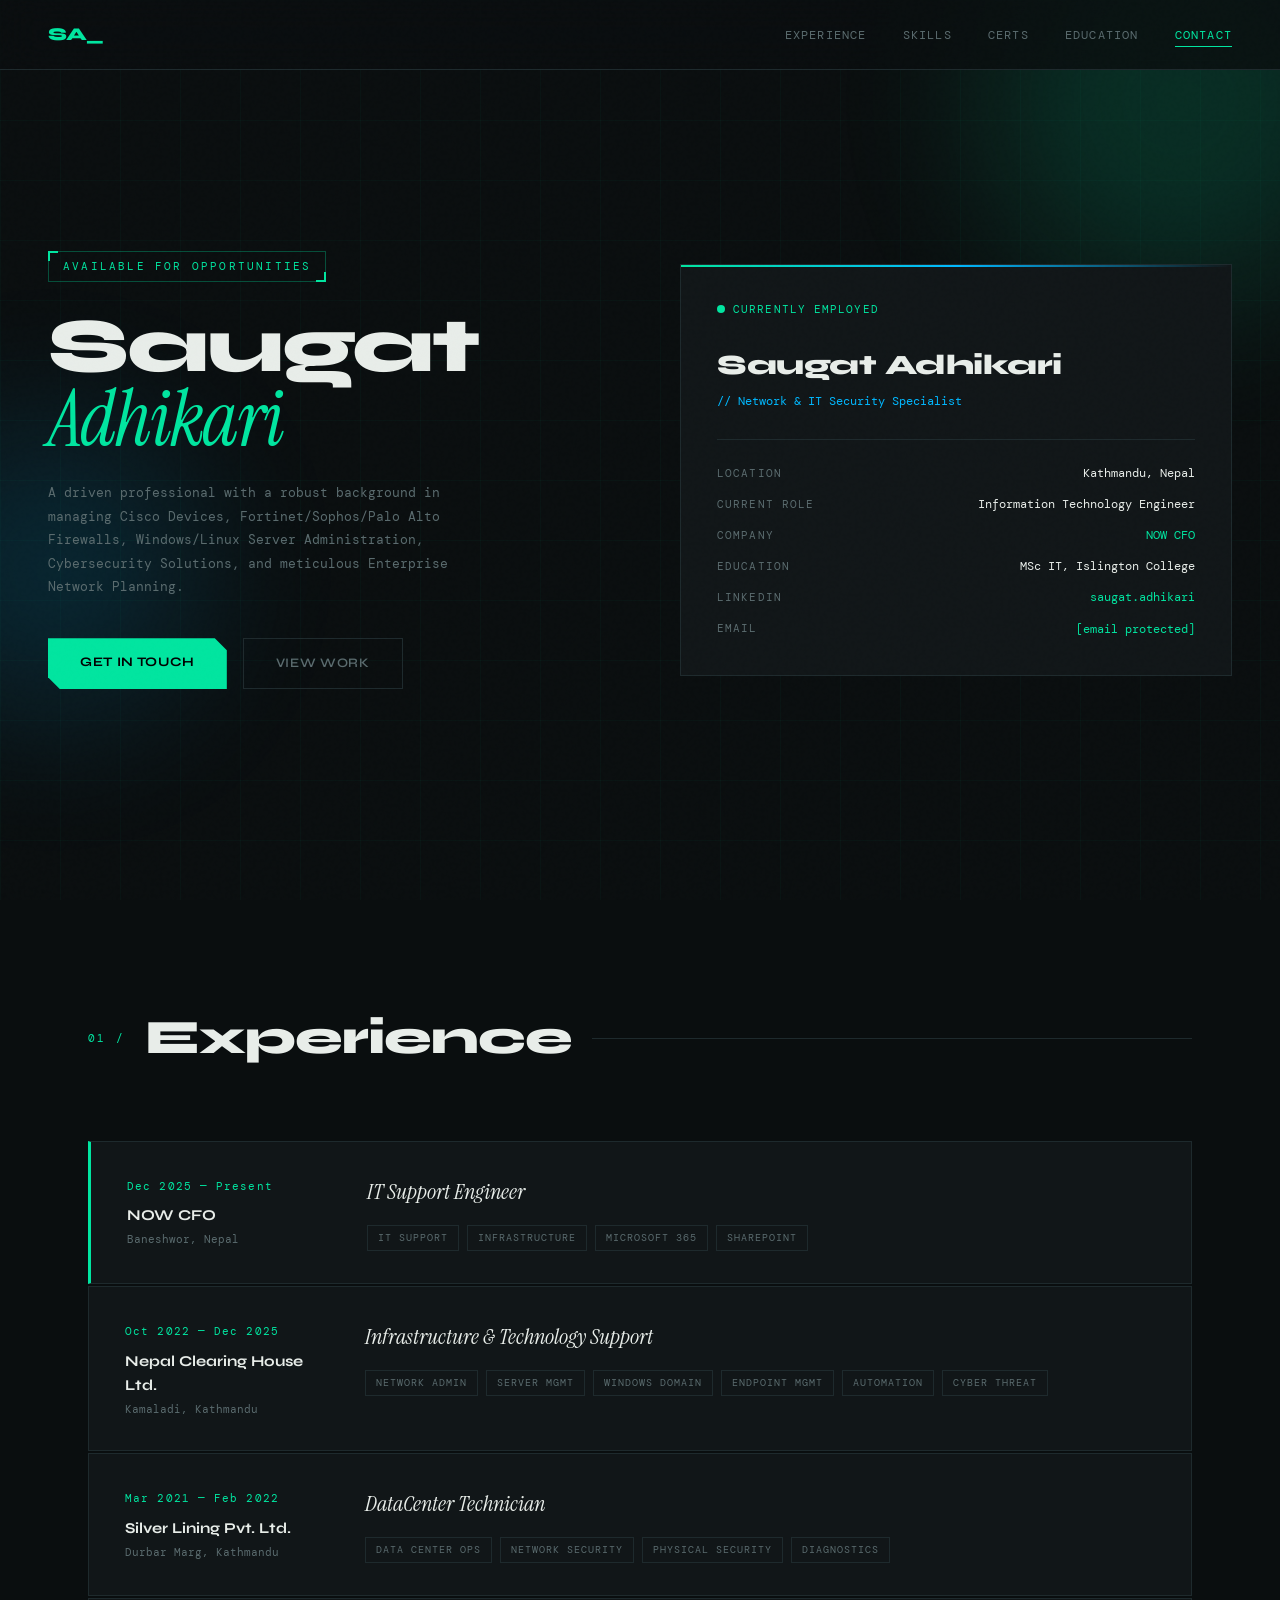
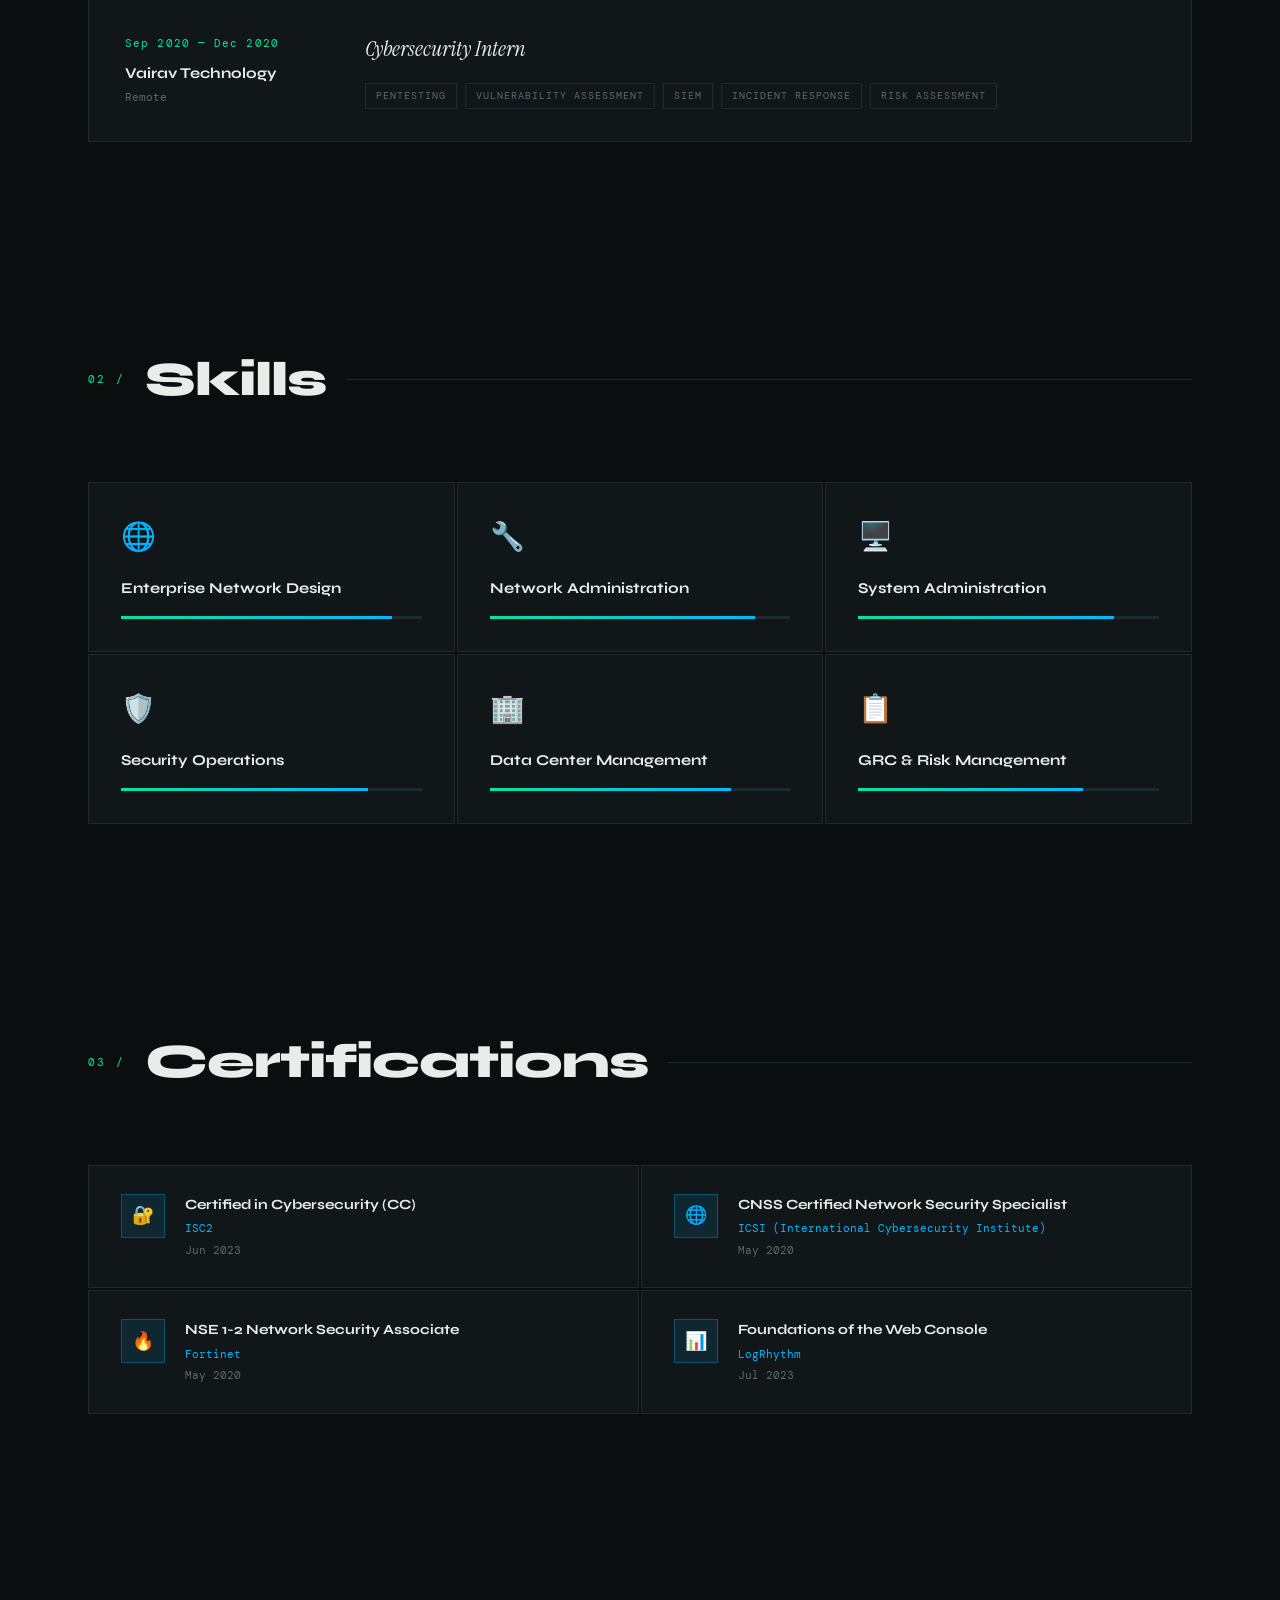
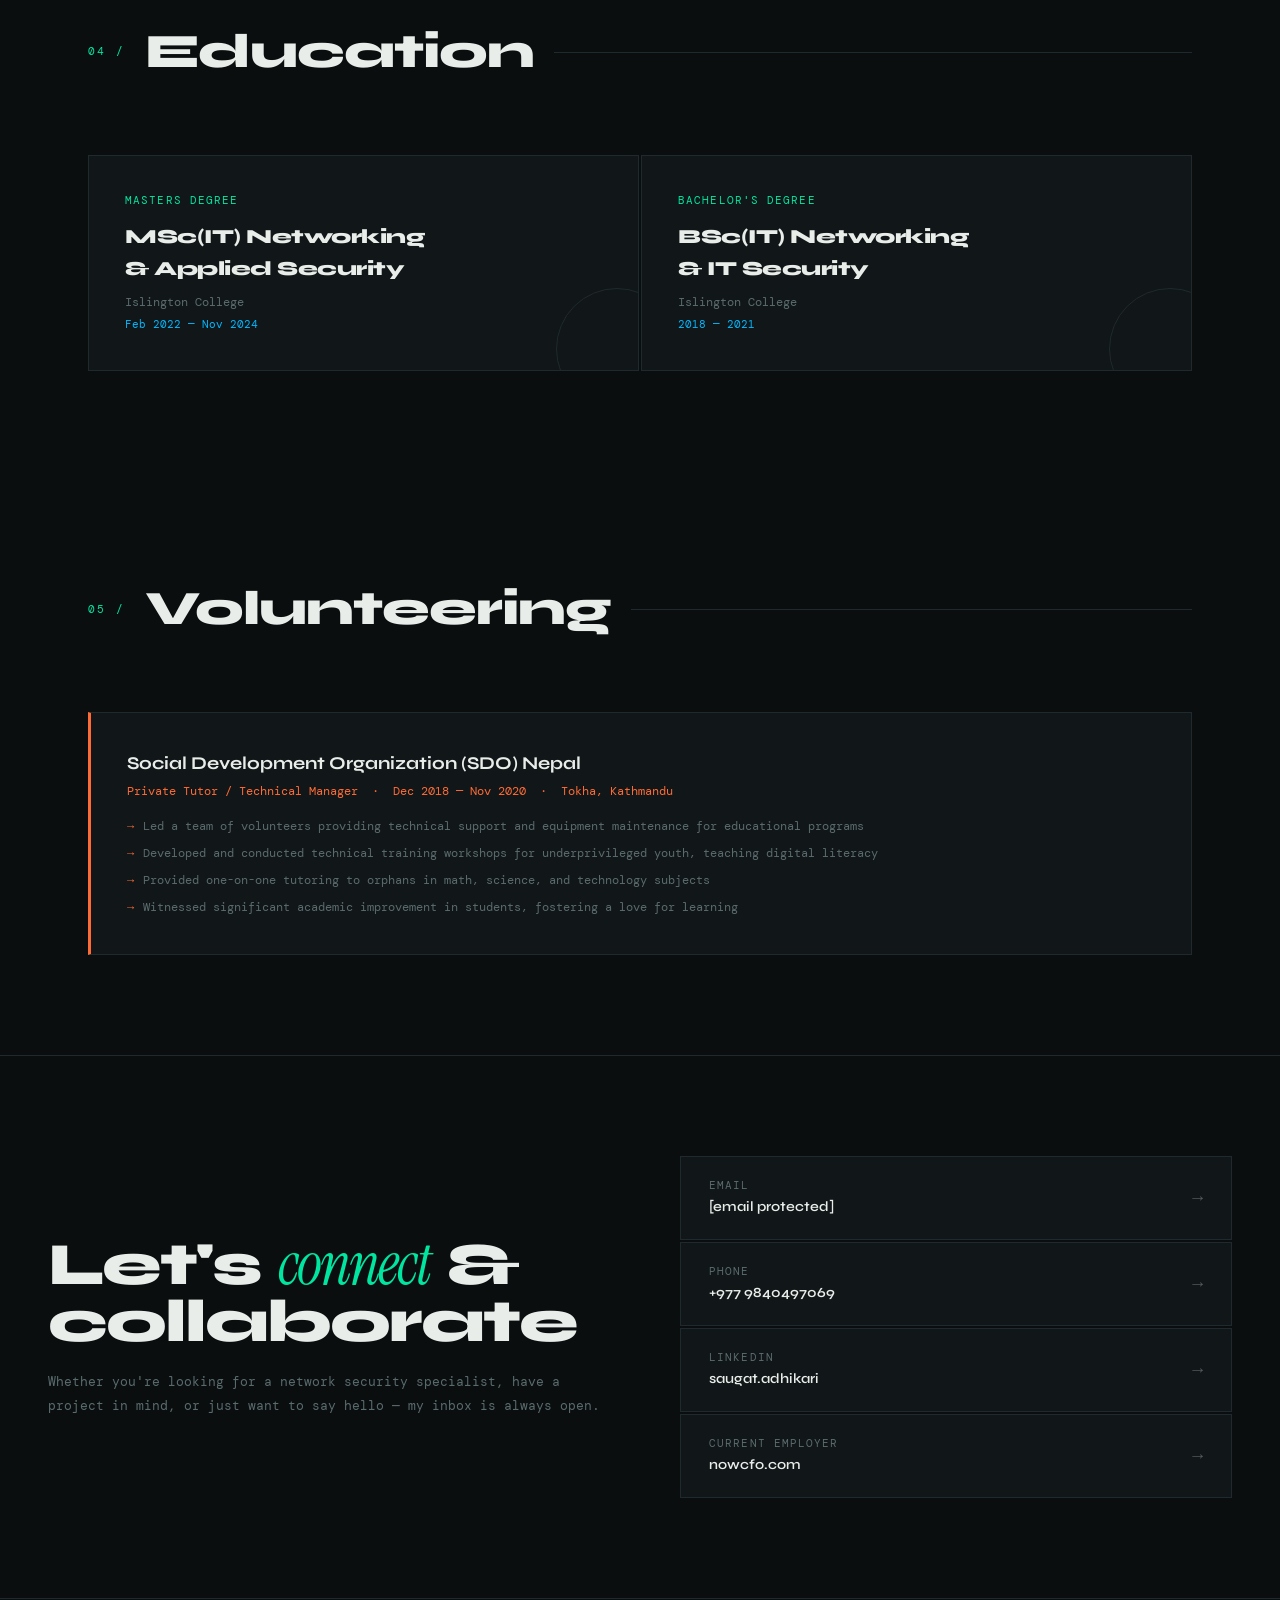
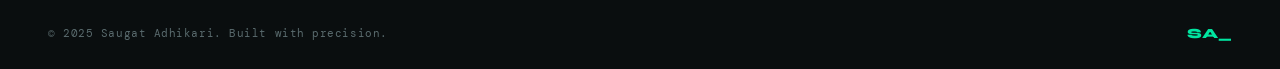
==== commit 546da54f: "Update current role from IT Support Engineer to Information Technology Engineer" ====
--- a/index.html
+++ b/index.html
@@ -844,7 +844,7 @@
         </div>
         <div class="info-row">
           <span class="info-label">Current Role</span>
-          <span class="info-val">IT Support Engineer</span>
+          <span class="info-val">Information Technology Engineer</span>
         </div>
         <div class="info-row">
           <span class="info-label">Company</span>
